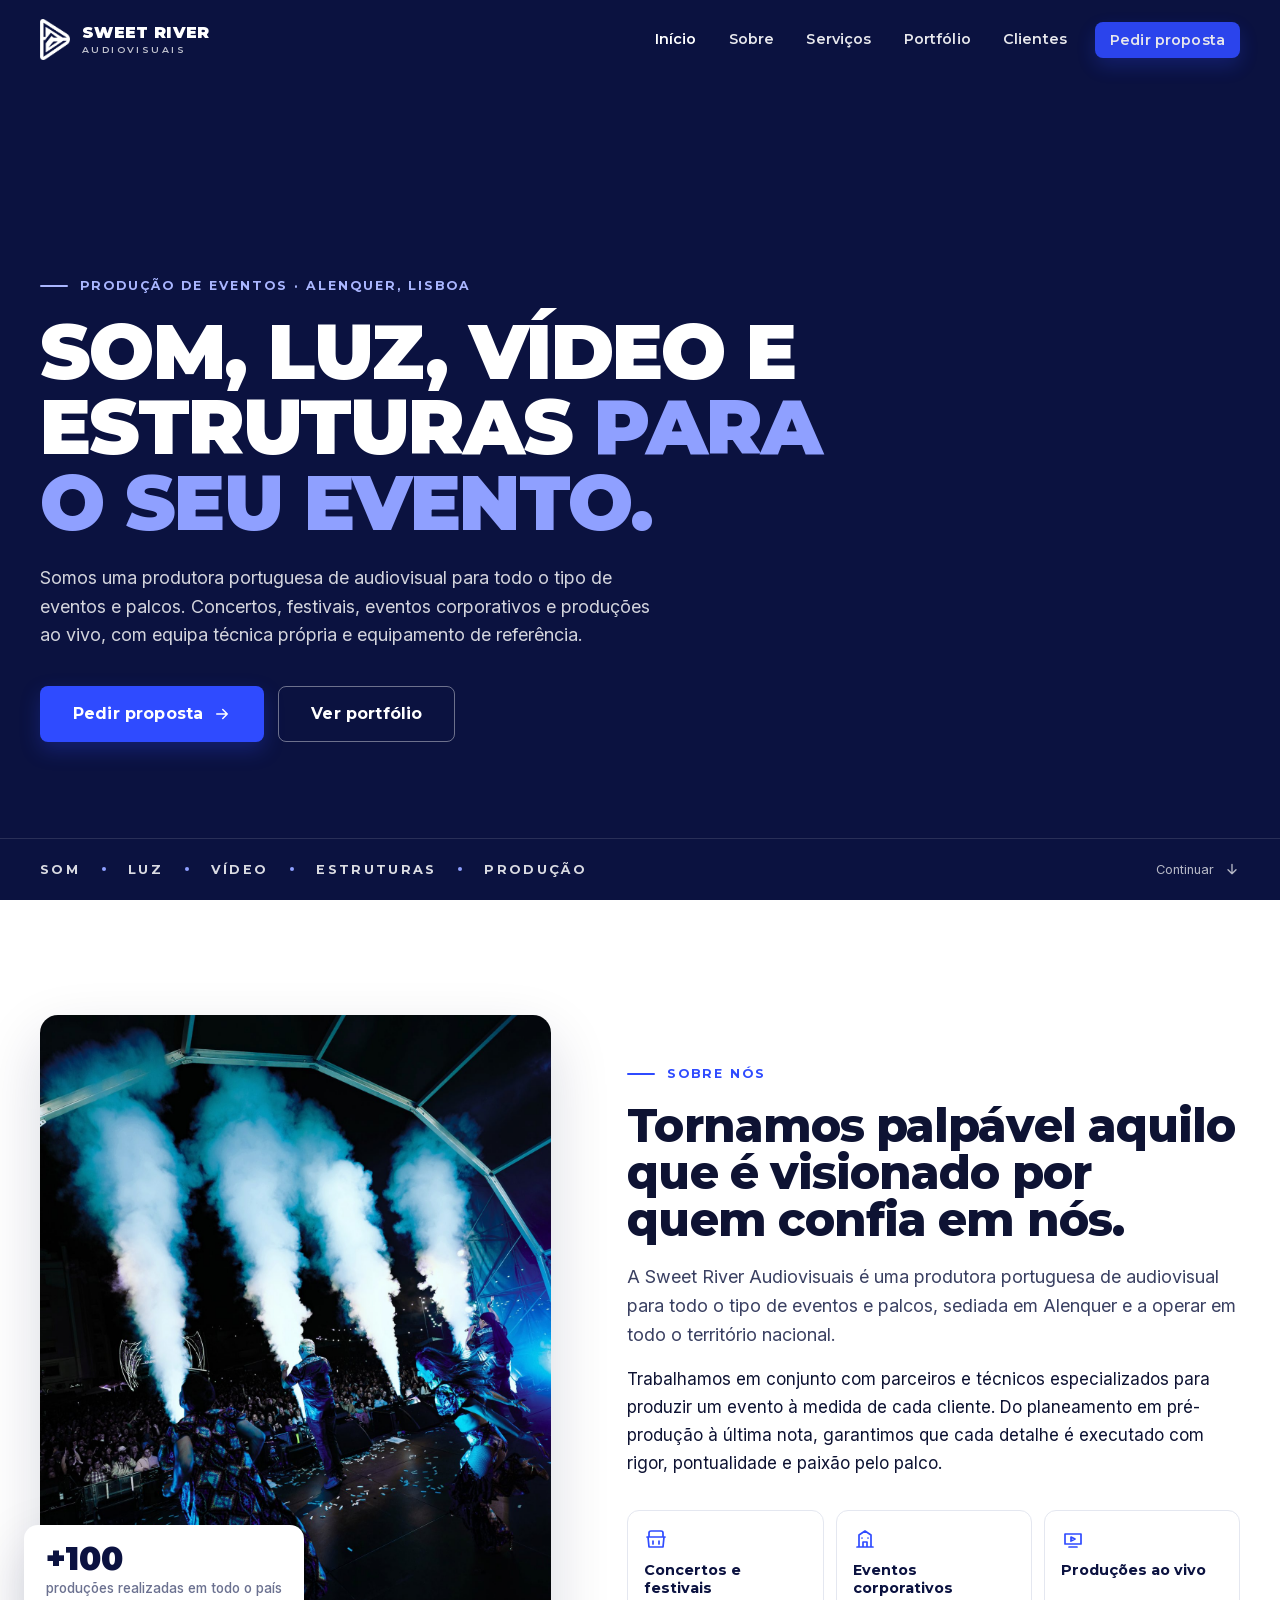
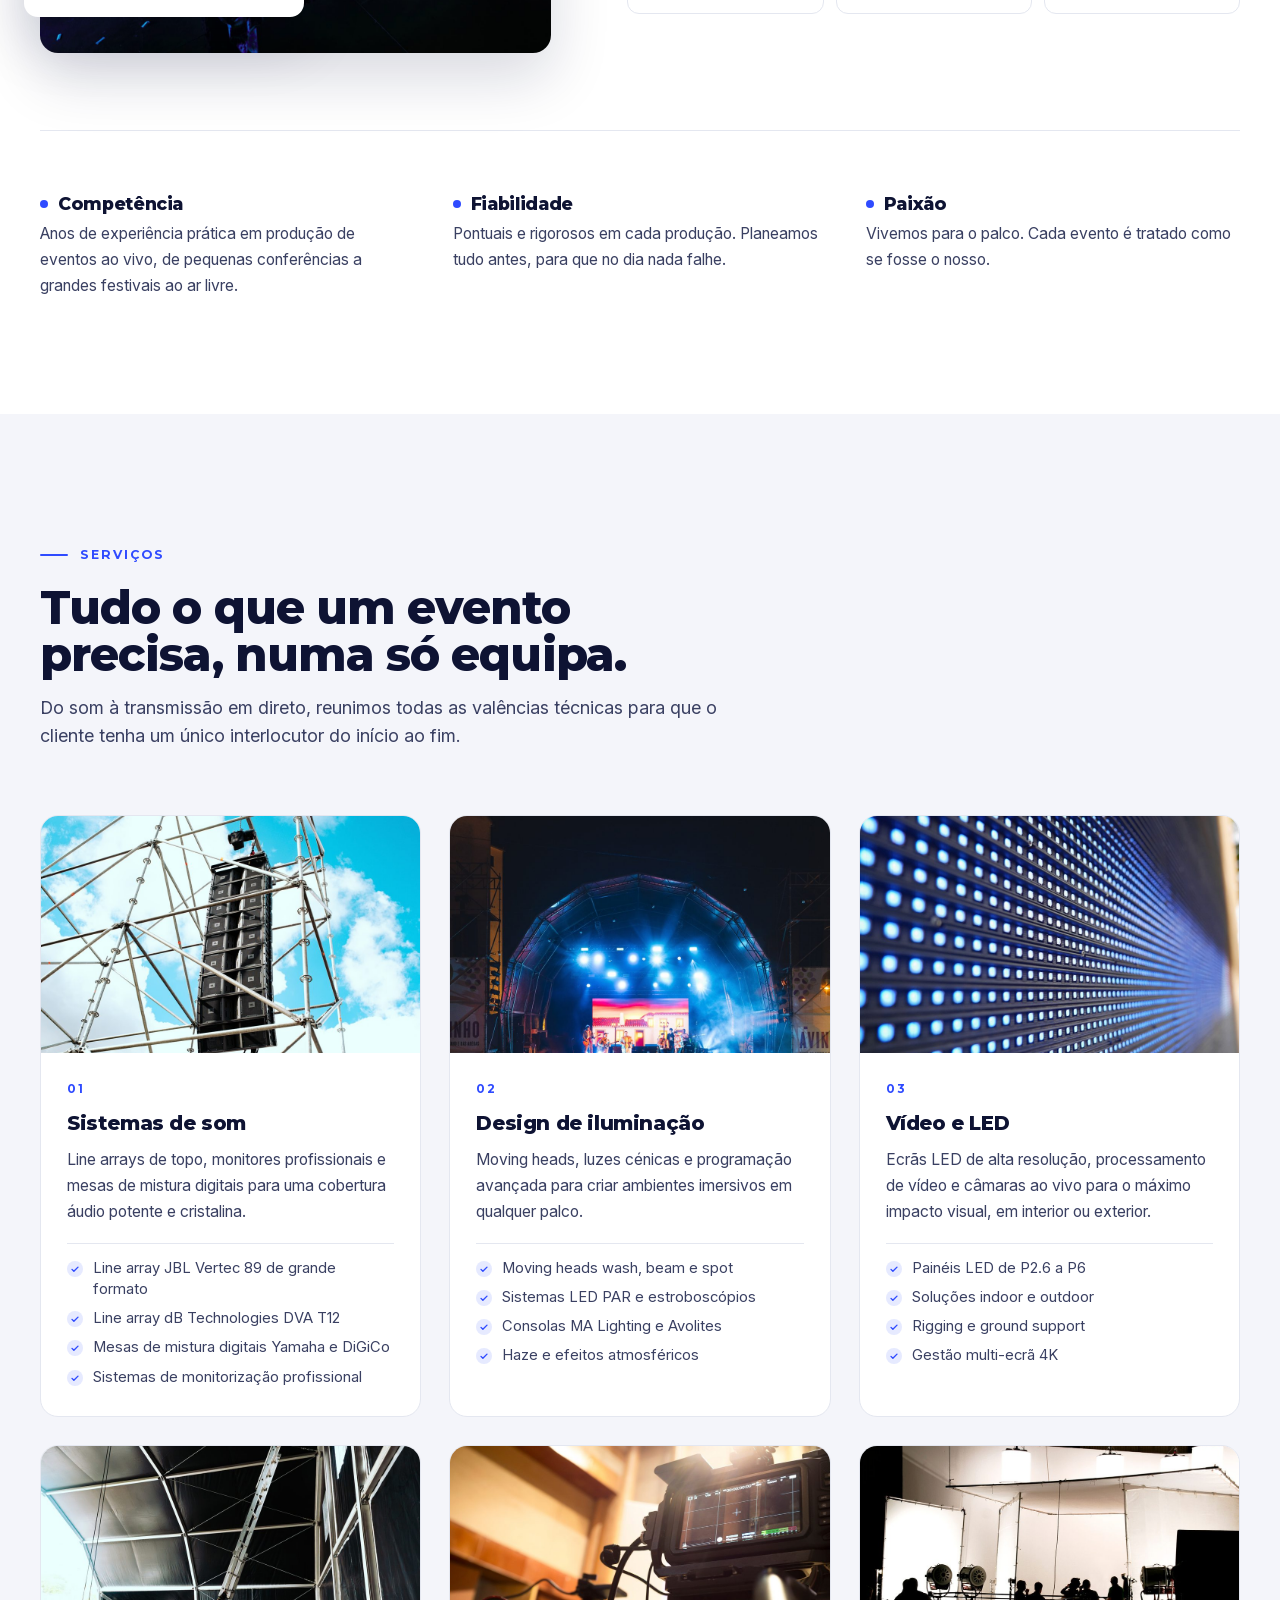
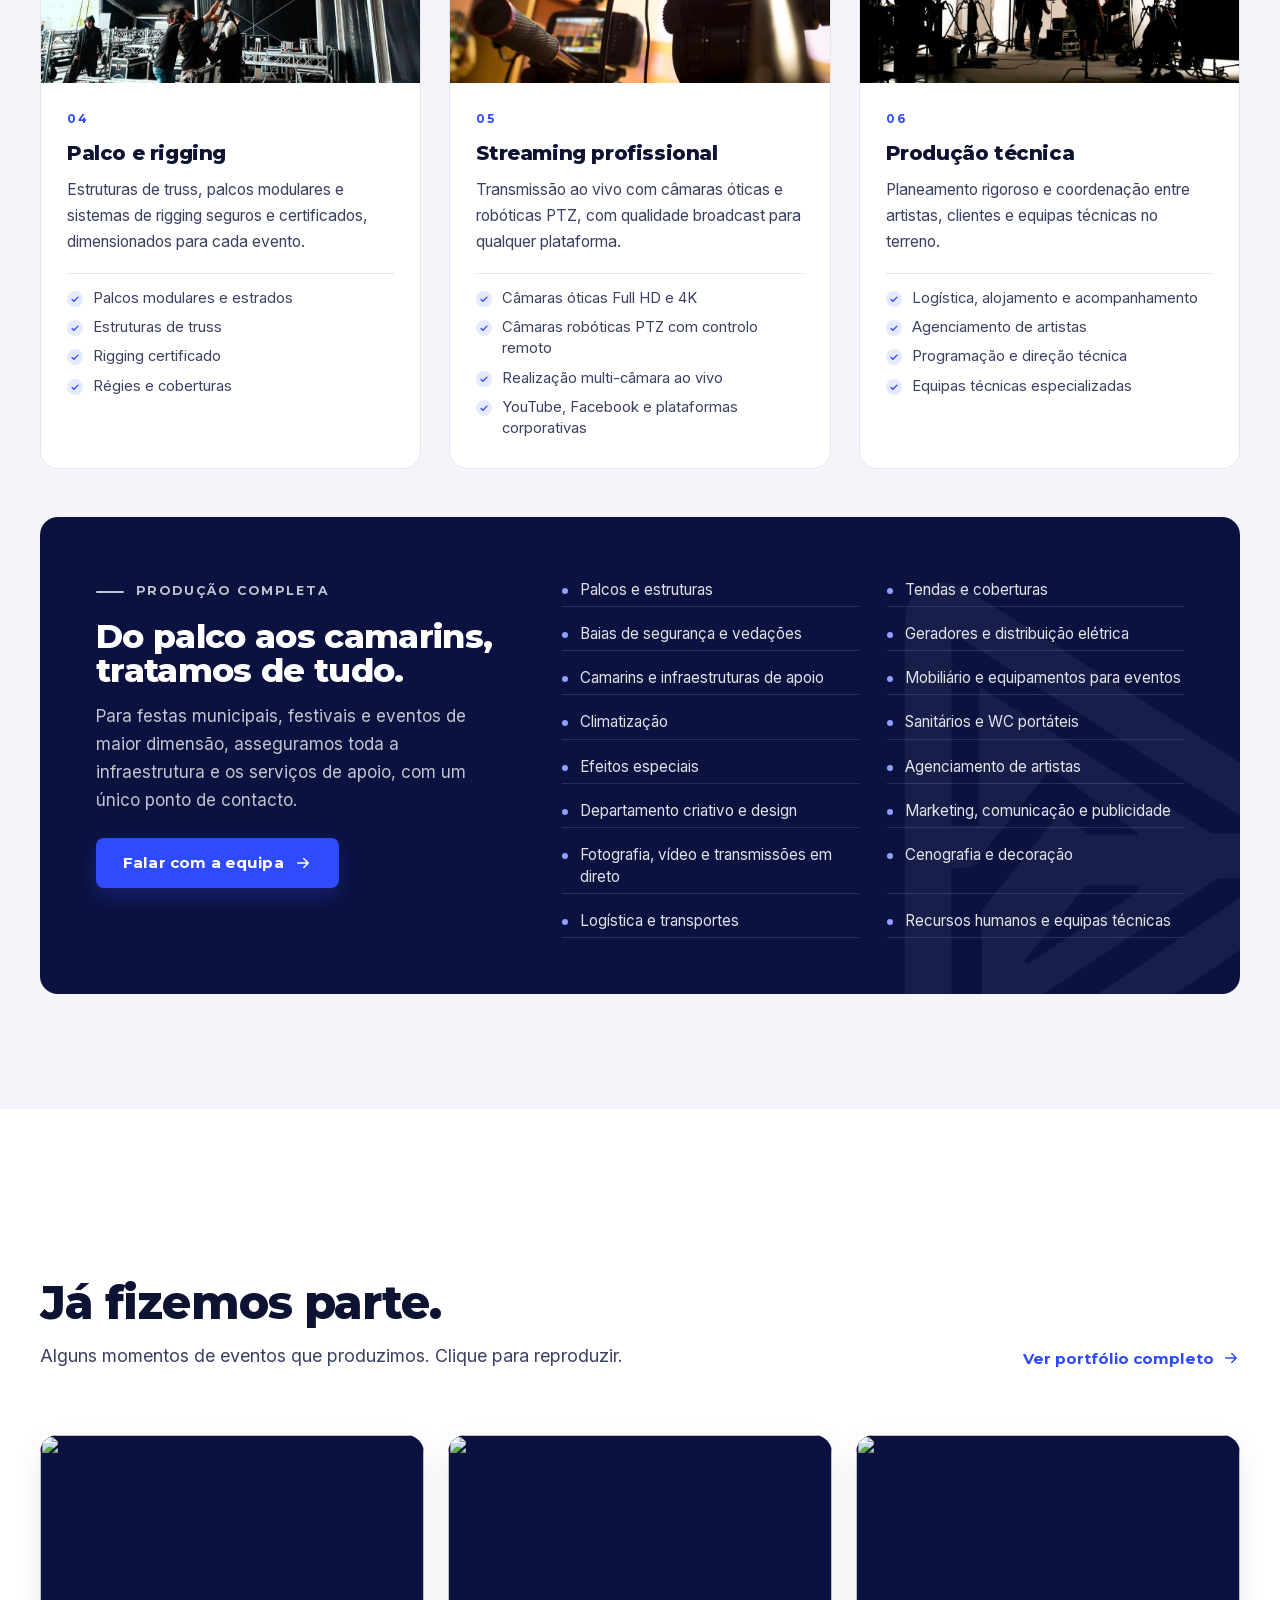
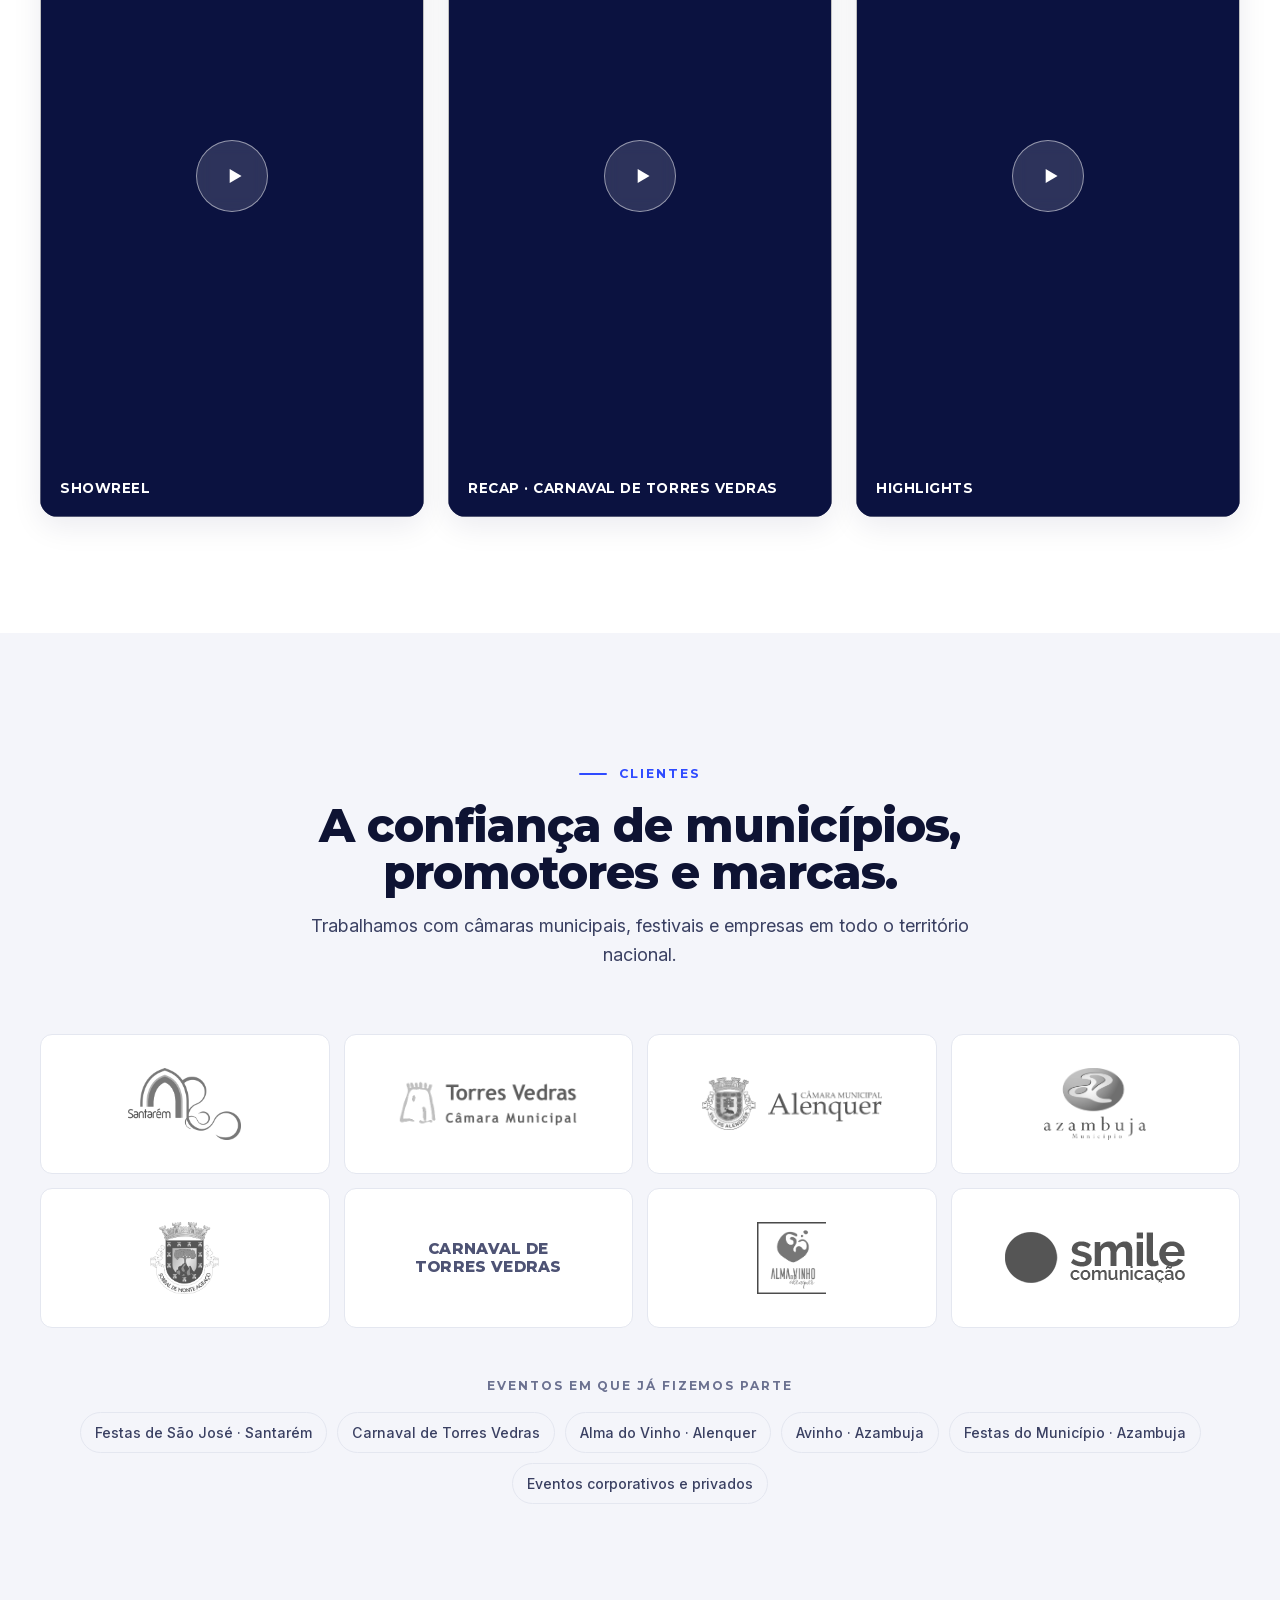
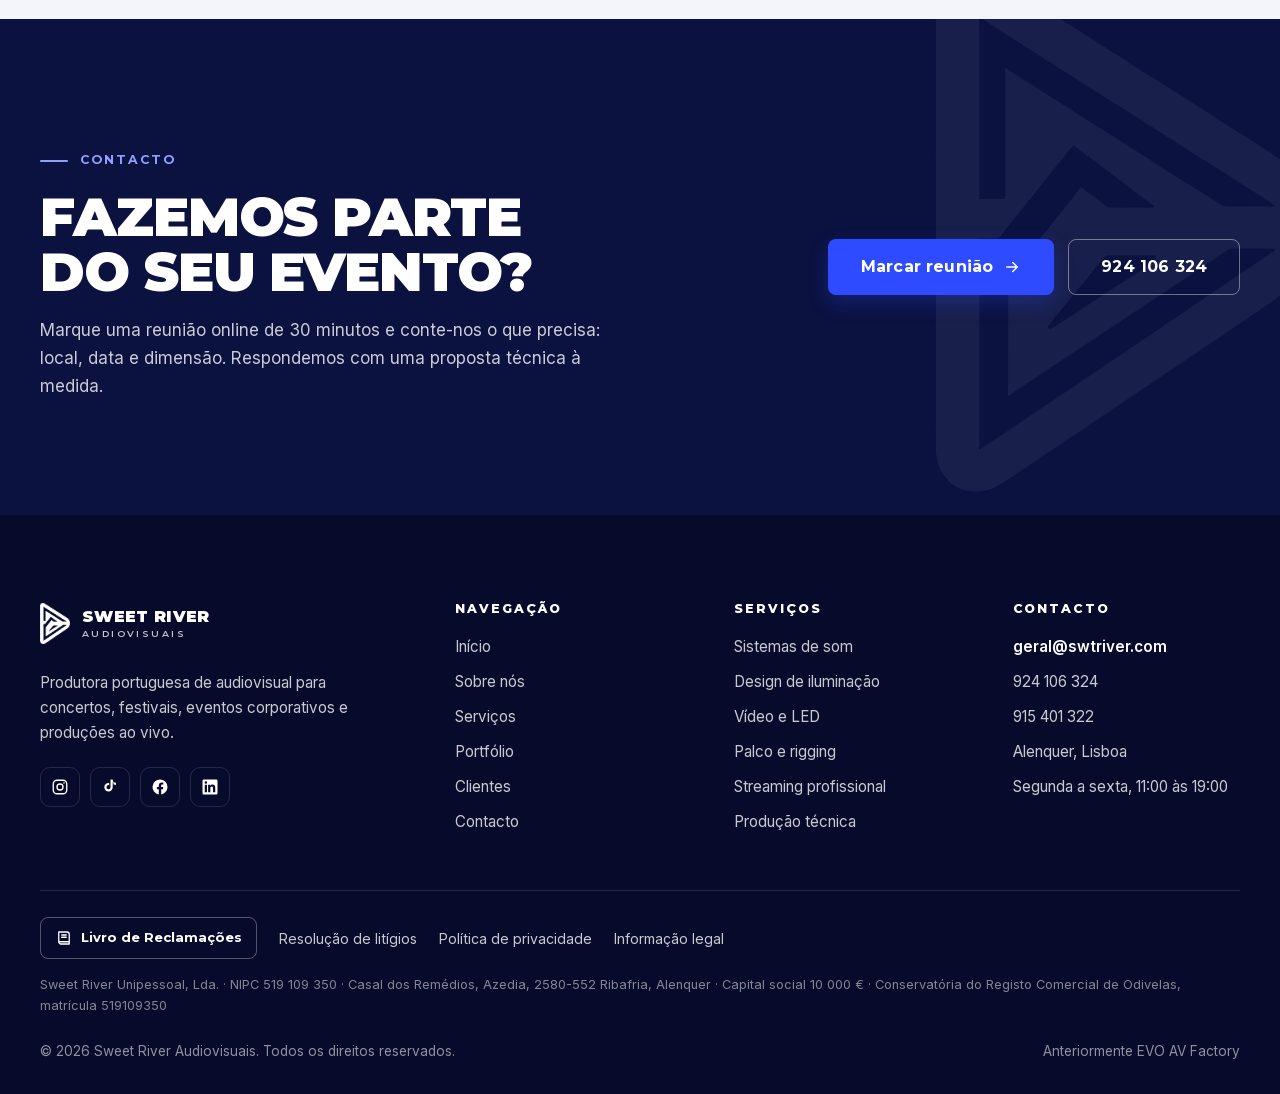
==== index.html @ 2d2d6ca2 "Mobile menu: white dropdown panel instead of full-screen overlay Co-Authored-By: Claude Fable 5.1 <n" ====
<!DOCTYPE html>
<html lang="pt">
<head>
  <meta charset="UTF-8" />
  <meta name="viewport" content="width=device-width, initial-scale=1.0" />
  <title>Sweet River Audiovisuais | Produção de eventos: som, luz, vídeo e estruturas</title>
  <meta name="description" content="Produtora portuguesa de audiovisual para concertos, festivais, eventos corporativos e produções ao vivo. Som, iluminação, vídeo e LED, palco e rigging, streaming e produção técnica. Alenquer, Lisboa." />
  <link rel="canonical" href="https://evoav.pt/" />
  <meta property="og:type" content="website" />
  <meta property="og:locale" content="pt_PT" />
  <meta property="og:site_name" content="Sweet River Audiovisuais" />
  <meta property="og:title" content="Sweet River Audiovisuais | Produção de eventos" />
  <meta property="og:description" content="Som, luz, vídeo e estruturas para concertos, festivais, eventos corporativos e produções ao vivo." />
  <meta property="og:url" content="https://evoav.pt/" />
  <meta property="og:image" content="https://evoav.pt/imagens/fotos/og-image.jpg" />
  <meta name="twitter:card" content="summary_large_image" />
  <meta name="theme-color" content="#0b1240" />
  <link rel="icon" type="image/png" sizes="32x32" href="imagens/logo/favicon-32.png" />
  <link rel="icon" type="image/png" sizes="512x512" href="imagens/logo/favicon-512.png" />
  <link rel="apple-touch-icon" href="imagens/logo/apple-touch-icon.png" />
  <link rel="preconnect" href="https://res.cloudinary.com" />
  <link rel="preload" href="assets/fonts/montserrat-latin.woff2" as="font" type="font/woff2" crossorigin />
  <link rel="preload" href="assets/fonts/inter-latin.woff2" as="font" type="font/woff2" crossorigin />
  <link rel="stylesheet" href="assets/css/fonts.css?v=20261106b" />
  <link rel="stylesheet" href="assets/css/style.css?v=20261106b" />
  <script>document.documentElement.classList.add('js');</script>
  <script type="application/ld+json">
  {
    "@context": "https://schema.org",
    "@type": "LocalBusiness",
    "name": "Sweet River Audiovisuais",
    "legalName": "Sweet River Unipessoal, Lda.",
    "alternateName": ["SRA", "Sweet River", "EVO AV Factory"],
    "vatID": "PT519109350",
    "taxID": "519109350",
    "foundingDate": "2025-11-17",
    "url": "https://evoav.pt/",
    "logo": "https://evoav.pt/imagens/logo/favicon-512.png",
    "image": "https://evoav.pt/imagens/fotos/og-image.jpg",
    "description": "Produtora portuguesa de audiovisual para concertos, festivais, eventos corporativos e produções ao vivo: som, iluminação, vídeo e LED, palco e rigging, streaming e produção técnica.",
    "email": "geral@swtriver.com",
    "telephone": ["+351924106324", "+351915401322"],
    "address": { "@type": "PostalAddress", "streetAddress": "Casal dos Remédios, Azedia", "postalCode": "2580-552", "addressLocality": "Ribafria, Alenquer", "addressRegion": "Lisboa", "addressCountry": "PT" },
    "areaServed": "PT",
    "sameAs": ["https://www.instagram.com/sweetriver.av/", "https://www.tiktok.com/@sweet.river.audiov"]
  }
  </script>
</head>
<body>
  <a class="skip-link" href="#conteudo">Saltar para o conteúdo</a>

  <nav class="nav" id="nav" aria-label="Navegação principal">
    <div class="container nav__row">
      <a href="index.html" class="brand" aria-label="Sweet River Audiovisuais, início">
        <span class="brand__mark" aria-hidden="true"></span>
        <span class="brand__text"><span class="brand__name">Sweet River</span><span class="brand__sub">Audiovisuais</span></span>
      </a>
      <button class="nav__toggle" id="navToggle" aria-expanded="false" aria-controls="navLinks" aria-label="Abrir menu"><span></span><span></span><span></span></button>
      <ul class="nav__links" id="navLinks">
        <li><a href="index.html" aria-current="page">Início</a></li>
        <li><a href="#sobre">Sobre</a></li>
        <li><a href="#servicos">Serviços</a></li>
        <li><a href="portfolio.html">Portfólio</a></li>
        <li><a href="#clientes">Clientes</a></li>
        <li><a href="contacto.html" class="btn btn--primary nav__cta">Pedir proposta</a></li>
      </ul>
    </div>
  </nav>

  <main id="conteudo">

    <!-- ============ HERO ============ -->
    <section class="hero" id="inicio">
      <div class="hero__media" aria-hidden="true">
        <video autoplay muted loop playsinline preload="metadata"
          poster="https://res.cloudinary.com/dyjxruqsq/video/upload/so_1,w_1600,q_auto,f_jpg/v1777852514/evoav_horizontal_gugywz.jpg"
          src="https://res.cloudinary.com/dyjxruqsq/video/upload/q_auto/f_auto/v1777852514/evoav_horizontal_gugywz.mp4"></video>
      </div>
      <div class="hero__overlay" aria-hidden="true"></div>
      <div class="hero__inner">
        <div class="container">
          <div class="hero__content">
            <p class="eyebrow" data-reveal>Produção de eventos · Alenquer, Lisboa</p>
            <h1 class="h-display hero__title" data-reveal style="--d:.08s">Som, luz, vídeo e estruturas <em>para o seu evento.</em></h1>
            <p class="lead hero__lead" data-reveal style="--d:.16s">Somos uma produtora portuguesa de audiovisual para todo o tipo de eventos e palcos. Concertos, festivais, eventos corporativos e produções ao vivo, com equipa técnica própria e equipamento de referência.</p>
            <div class="hero__actions" data-reveal style="--d:.24s">
              <a class="btn btn--primary btn--lg" href="contacto.html">Pedir proposta <svg viewBox="0 0 24 24" fill="none" aria-hidden="true"><path d="M5 12h14M13 6l6 6-6 6" stroke="currentColor" stroke-width="2" stroke-linecap="round" stroke-linejoin="round"/></svg></a>
              <a class="btn btn--ghost btn--lg" href="portfolio.html">Ver portfólio</a>
            </div>
          </div>
        </div>
        <div class="hero__bar">
          <div class="container">
            <ul class="hero__tags" aria-label="Áreas de atuação">
              <li>Som</li><li>Luz</li><li>Vídeo</li><li>Estruturas</li><li>Produção</li>
            </ul>
            <a class="hero__scroll" href="#sobre">Continuar <svg viewBox="0 0 24 24" fill="none" aria-hidden="true"><path d="M12 5v14M6 13l6 6 6-6" stroke="currentColor" stroke-width="2" stroke-linecap="round" stroke-linejoin="round"/></svg></a>
          </div>
        </div>
      </div>
    </section>

    <!-- ============ SOBRE ============ -->
    <section class="section" id="sobre">
      <div class="container">
        <div class="about__grid">
          <div class="about__media" data-reveal>
            <img src="imagens/fotos/about-co2.jpg" width="1400" height="2100" alt="Jatos de CO2 em palco durante um concerto ao ar livre" loading="lazy" />
            <div class="about__stat"><strong>+100</strong><span>produções realizadas em todo o país</span></div>
          </div>
          <div class="about__text">
            <p class="eyebrow" data-reveal>Sobre nós</p>
            <h2 class="h-section" data-reveal style="--d:.06s">Tornamos palpável aquilo que é visionado por quem confia em nós.</h2>
            <div data-reveal style="--d:.12s">
              <p class="lead" style="margin-top:20px">A Sweet River Audiovisuais é uma produtora portuguesa de audiovisual para todo o tipo de eventos e palcos, sediada em Alenquer e a operar em todo o território nacional.</p>
              <p>Trabalhamos em conjunto com parceiros e técnicos especializados para produzir um evento à medida de cada cliente. Do planeamento em pré-produção à última nota, garantimos que cada detalhe é executado com rigor, pontualidade e paixão pelo palco.</p>
            </div>
            <ul class="pillars" data-reveal style="--d:.18s">
              <li><svg viewBox="0 0 24 24" fill="none" aria-hidden="true"><path d="M3 10h18M5 10V6a2 2 0 0 1 2-2h10a2 2 0 0 1 2 2v4M4 10l1 10h14l1-10M9 14v3M15 14v3" stroke="currentColor" stroke-width="1.7" stroke-linecap="round" stroke-linejoin="round"/></svg>Concertos e festivais</li>
              <li><svg viewBox="0 0 24 24" fill="none" aria-hidden="true"><path d="M4 20h16M6 20V8l6-4 6 4v12M10 20v-5h4v5M9 11h.01M15 11h.01" stroke="currentColor" stroke-width="1.7" stroke-linecap="round" stroke-linejoin="round"/></svg>Eventos corporativos</li>
              <li><svg viewBox="0 0 24 24" fill="none" aria-hidden="true"><path d="M4 7h16v10H4zM10 10l4 2-4 2zM8 20h8" stroke="currentColor" stroke-width="1.7" stroke-linecap="round" stroke-linejoin="round"/></svg>Produções ao vivo</li>
            </ul>
          </div>
        </div>
        <div class="values">
          <div data-reveal><h3>Competência</h3><p>Anos de experiência prática em produção de eventos ao vivo, de pequenas conferências a grandes festivais ao ar livre.</p></div>
          <div data-reveal style="--d:.08s"><h3>Fiabilidade</h3><p>Pontuais e rigorosos em cada produção. Planeamos tudo antes, para que no dia nada falhe.</p></div>
          <div data-reveal style="--d:.16s"><h3>Paixão</h3><p>Vivemos para o palco. Cada evento é tratado como se fosse o nosso.</p></div>
        </div>
      </div>
    </section>

    <!-- ============ SERVIÇOS ============ -->
    <section class="section section--alt" id="servicos">
      <div class="container">
        <div class="section-head">
          <p class="eyebrow" data-reveal>Serviços</p>
          <h2 class="h-section" data-reveal style="--d:.06s">Tudo o que um evento precisa, numa só equipa.</h2>
          <p class="lead" data-reveal style="--d:.12s">Do som à transmissão em direto, reunimos todas as valências técnicas para que o cliente tenha um único interlocutor do início ao fim.</p>
        </div>

        <div class="services">
          <article class="service" data-reveal>
            <div class="service__media"><img src="imagens/fotos/servico-som.jpg" width="1000" height="1500" alt="Line array suspenso numa estrutura de truss" loading="lazy" /></div>
            <div class="service__body">
              <span class="service__num">01</span>
              <h3 class="h-card">Sistemas de som</h3>
              <p>Line arrays de topo, monitores profissionais e mesas de mistura digitais para uma cobertura áudio potente e cristalina.</p>
              <ul class="service__list">
                <li><span>Line array JBL Vertec 89 de grande formato</span></li>
                <li><span>Line array dB Technologies DVA T12</span></li>
                <li><span>Mesas de mistura digitais Yamaha e DiGiCo</span></li>
                <li><span>Sistemas de monitorização profissional</span></li>
              </ul>
            </div>
          </article>

          <article class="service" data-reveal style="--d:.08s">
            <div class="service__media"><img src="imagens/fotos/servico-iluminacao.jpg" width="1000" height="1500" alt="Palco em arco com desenho de luz azul num festival" loading="lazy" /></div>
            <div class="service__body">
              <span class="service__num">02</span>
              <h3 class="h-card">Design de iluminação</h3>
              <p>Moving heads, luzes cénicas e programação avançada para criar ambientes imersivos em qualquer palco.</p>
              <ul class="service__list">
                <li><span>Moving heads wash, beam e spot</span></li>
                <li><span>Sistemas LED PAR e estroboscópios</span></li>
                <li><span>Consolas MA Lighting e Avolites</span></li>
                <li><span>Haze e efeitos atmosféricos</span></li>
              </ul>
            </div>
          </article>

          <article class="service" data-reveal style="--d:.16s">
            <div class="service__media"><img src="imagens/fotos/servico-led.jpg" width="1000" height="1331" alt="Pormenor de um painel LED de alta resolução" loading="lazy" /></div>
            <div class="service__body">
              <span class="service__num">03</span>
              <h3 class="h-card">Vídeo e LED</h3>
              <p>Ecrãs LED de alta resolução, processamento de vídeo e câmaras ao vivo para o máximo impacto visual, em interior ou exterior.</p>
              <ul class="service__list">
                <li><span>Painéis LED de P2.6 a P6</span></li>
                <li><span>Soluções indoor e outdoor</span></li>
                <li><span>Rigging e ground support</span></li>
                <li><span>Gestão multi-ecrã 4K</span></li>
              </ul>
            </div>
          </article>

          <article class="service" data-reveal>
            <div class="service__media"><img src="imagens/fotos/servico-estruturas.jpg" width="1000" height="1500" alt="Equipa técnica a montar estrutura de truss numa tenda de palco" loading="lazy" /></div>
            <div class="service__body">
              <span class="service__num">04</span>
              <h3 class="h-card">Palco e rigging</h3>
              <p>Estruturas de truss, palcos modulares e sistemas de rigging seguros e certificados, dimensionados para cada evento.</p>
              <ul class="service__list">
                <li><span>Palcos modulares e estrados</span></li>
                <li><span>Estruturas de truss</span></li>
                <li><span>Rigging certificado</span></li>
                <li><span>Régies e coberturas</span></li>
              </ul>
            </div>
          </article>

          <article class="service" data-reveal style="--d:.08s">
            <div class="service__media"><img src="imagens/fotos/servico-streaming.jpg" width="1000" height="664" alt="Câmara de vídeo profissional a captar um evento" loading="lazy" /></div>
            <div class="service__body">
              <span class="service__num">05</span>
              <h3 class="h-card">Streaming profissional</h3>
              <p>Transmissão ao vivo com câmaras óticas e robóticas PTZ, com qualidade broadcast para qualquer plataforma.</p>
              <ul class="service__list">
                <li><span>Câmaras óticas Full HD e 4K</span></li>
                <li><span>Câmaras robóticas PTZ com controlo remoto</span></li>
                <li><span>Realização multi-câmara ao vivo</span></li>
                <li><span>YouTube, Facebook e plataformas corporativas</span></li>
              </ul>
            </div>
          </article>

          <article class="service" data-reveal style="--d:.16s">
            <div class="service__media"><img src="imagens/fotos/servico-producao.jpg" width="1000" height="667" alt="Equipa de produção a preparar um estúdio com iluminação" loading="lazy" /></div>
            <div class="service__body">
              <span class="service__num">06</span>
              <h3 class="h-card">Produção técnica</h3>
              <p>Planeamento rigoroso e coordenação entre artistas, clientes e equipas técnicas no terreno.</p>
              <ul class="service__list">
                <li><span>Logística, alojamento e acompanhamento</span></li>
                <li><span>Agenciamento de artistas</span></li>
                <li><span>Programação e direção técnica</span></li>
                <li><span>Equipas técnicas especializadas</span></li>
              </ul>
            </div>
          </article>
        </div>

        <div class="fullprod" data-reveal>
          <div>
            <p class="eyebrow">Produção completa</p>
            <h3>Do palco aos camarins, tratamos de tudo.</h3>
            <p>Para festas municipais, festivais e eventos de maior dimensão, asseguramos toda a infraestrutura e os serviços de apoio, com um único ponto de contacto.</p>
            <a class="btn btn--primary" href="contacto.html">Falar com a equipa <svg viewBox="0 0 24 24" fill="none" aria-hidden="true"><path d="M5 12h14M13 6l6 6-6 6" stroke="currentColor" stroke-width="2" stroke-linecap="round" stroke-linejoin="round"/></svg></a>
          </div>
          <ul class="fullprod__list">
            <li>Palcos e estruturas</li>
            <li>Tendas e coberturas</li>
            <li>Baias de segurança e vedações</li>
            <li>Geradores e distribuição elétrica</li>
            <li>Camarins e infraestruturas de apoio</li>
            <li>Mobiliário e equipamentos para eventos</li>
            <li>Climatização</li>
            <li>Sanitários e WC portáteis</li>
            <li>Efeitos especiais</li>
            <li>Agenciamento de artistas</li>
            <li>Departamento criativo e design</li>
            <li>Marketing, comunicação e publicidade</li>
            <li>Fotografia, vídeo e transmissões em direto</li>
            <li>Cenografia e decoração</li>
            <li>Logística e transportes</li>
            <li>Recursos humanos e equipas técnicas</li>
          </ul>
        </div>
      </div>
    </section>

    <!-- ============ PORTFÓLIO ============ -->
    <section class="section" id="portfolio">
      <div class="container">
        <div class="section-head section-head--row">
          <div>
            <p class="eyebrow" data-reveal>Portfólio</p>
            <h2 class="h-section" data-reveal style="--d:.06s">Já fizemos parte.</h2>
            <p class="lead" data-reveal style="--d:.12s">Alguns momentos de eventos que produzimos. Clique para reproduzir.</p>
          </div>
          <a class="link-arrow" href="portfolio.html" data-reveal>Ver portfólio completo <svg viewBox="0 0 24 24" fill="none" aria-hidden="true"><path d="M5 12h14M13 6l6 6-6 6" stroke="currentColor" stroke-width="2" stroke-linecap="round" stroke-linejoin="round"/></svg></a>
        </div>
        <div class="reels">
          <div class="vtile" role="button" tabindex="0" aria-label="Reproduzir vídeo: showreel" data-reveal
               data-src="https://res.cloudinary.com/dyjxruqsq/video/upload/q_auto/f_auto/v1777851302/EvoAvFactoryV2_rrsh4a.mp4">
            <img src="https://res.cloudinary.com/dyjxruqsq/video/upload/so_2,w_720,q_auto,f_jpg/v1777851302/EvoAvFactoryV2_rrsh4a.jpg" width="720" height="1280" alt="" loading="lazy" />
            <div class="vtile__play"><span class="vtile__btn"><svg viewBox="0 0 24 24" fill="currentColor" aria-hidden="true"><path d="M8 5.5v13l11-6.5z"/></svg></span><span class="vtile__label">Showreel</span></div>
          </div>
          <div class="vtile" role="button" tabindex="0" aria-label="Reproduzir vídeo: recap do Carnaval de Torres Vedras" data-reveal style="--d:.08s"
               data-src="https://res.cloudinary.com/dyjxruqsq/video/upload/q_auto/f_auto/v1778270423/RECAP_TORRES_VEDRAAS_zookxa.mp4">
            <img src="https://res.cloudinary.com/dyjxruqsq/video/upload/so_2,w_720,q_auto,f_jpg/v1778270423/RECAP_TORRES_VEDRAAS_zookxa.jpg" width="720" height="1280" alt="" loading="lazy" />
            <div class="vtile__play"><span class="vtile__btn"><svg viewBox="0 0 24 24" fill="currentColor" aria-hidden="true"><path d="M8 5.5v13l11-6.5z"/></svg></span><span class="vtile__label">Recap · Carnaval de Torres Vedras</span></div>
          </div>
          <div class="vtile" role="button" tabindex="0" aria-label="Reproduzir vídeo: highlights" data-reveal style="--d:.16s"
               data-src="https://res.cloudinary.com/dyjxruqsq/video/upload/q_auto/f_auto/v1777852296/evoav_vertical_mxsv4k.mp4">
            <img src="https://res.cloudinary.com/dyjxruqsq/video/upload/so_2,w_720,q_auto,f_jpg/v1777852296/evoav_vertical_mxsv4k.jpg" width="720" height="1280" alt="" loading="lazy" />
            <div class="vtile__play"><span class="vtile__btn"><svg viewBox="0 0 24 24" fill="currentColor" aria-hidden="true"><path d="M8 5.5v13l11-6.5z"/></svg></span><span class="vtile__label">Highlights</span></div>
          </div>
        </div>
      </div>
    </section>

    <!-- ============ CLIENTES ============ -->
    <section class="section section--alt" id="clientes">
      <div class="container">
        <div class="section-head section-head--center">
          <p class="eyebrow" data-reveal>Clientes</p>
          <h2 class="h-section" data-reveal style="--d:.06s">A confiança de municípios, promotores e marcas.</h2>
          <p class="lead" data-reveal style="--d:.12s">Trabalhamos com câmaras municipais, festivais e empresas em todo o território nacional.</p>
        </div>
        <ul class="logos" aria-label="Clientes com quem já trabalhámos">
          <li data-reveal><img src="imagens/clientes/santarem.png" width="170" height="108" alt="Câmara Municipal de Santarém" loading="lazy" /></li>
          <li data-reveal style="--d:.05s"><img src="imagens/clientes/torres-vedras.png" width="408" height="106" alt="Câmara Municipal de Torres Vedras" loading="lazy" /></li>
          <li data-reveal style="--d:.1s"><img src="imagens/clientes/alenquer.png" width="370" height="110" alt="Câmara Municipal de Alenquer" loading="lazy" /></li>
          <li data-reveal style="--d:.15s"><img src="imagens/clientes/azambuja.png" width="900" height="635" alt="Município de Azambuja" loading="lazy" /></li>
          <li data-reveal><img src="imagens/clientes/sobral.png" width="413" height="434" alt="Câmara Municipal de Sobral de Monte Agraço" loading="lazy" /></li>
          <li data-reveal style="--d:.05s"><span class="logos__text">Carnaval de<br />Torres Vedras</span></li>
          <li data-reveal style="--d:.1s"><img src="imagens/clientes/alma-do-vinho.png" width="363" height="379" alt="Alma do Vinho, Alenquer" loading="lazy" /></li>
          <li data-reveal style="--d:.15s"><img src="imagens/clientes/smile.png" width="180" height="51" alt="Smile Comunicação" loading="lazy" /></li>
        </ul>
        <ul class="events" data-reveal>
          <li class="events__label">Eventos em que já fizemos parte</li>
          <li>Festas de São José · Santarém</li>
          <li>Carnaval de Torres Vedras</li>
          <li>Alma do Vinho · Alenquer</li>
          <li>Avinho · Azambuja</li>
          <li>Festas do Município · Azambuja</li>
          <li>Eventos corporativos e privados</li>
        </ul>
      </div>
    </section>

    <!-- ============ CTA ============ -->
    <section class="section cta" id="contacto">
      <div class="container cta__grid">
        <div data-reveal>
          <p class="eyebrow" style="color:#8fa0ff">Contacto</p>
          <h2>Fazemos parte do seu evento?</h2>
          <p>Marque uma reunião online de 30 minutos e conte-nos o que precisa: local, data e dimensão. Respondemos com uma proposta técnica à medida.</p>
        </div>
        <div class="cta__actions" data-reveal style="--d:.1s">
          <a class="btn btn--primary btn--lg" href="contacto.html#reuniao">Marcar reunião <svg viewBox="0 0 24 24" fill="none" aria-hidden="true"><path d="M5 12h14M13 6l6 6-6 6" stroke="currentColor" stroke-width="2" stroke-linecap="round" stroke-linejoin="round"/></svg></a>
          <a class="btn btn--ghost btn--lg" href="tel:+351924106324">924 106 324</a>
        </div>
      </div>
    </section>
  </main>

  <!-- ============ FOOTER ============ -->
  <footer class="footer">
    <div class="container">
      <div class="footer__grid">
        <div>
          <a href="index.html" class="brand" aria-label="Sweet River Audiovisuais">
            <span class="brand__mark" aria-hidden="true"></span>
            <span class="brand__text"><span class="brand__name">Sweet River</span><span class="brand__sub">Audiovisuais</span></span>
          </a>
          <p class="footer__tagline">Produtora portuguesa de audiovisual para concertos, festivais, eventos corporativos e produções ao vivo.</p>
          <div class="footer__social">
            <a href="https://www.instagram.com/sweetriver.av/" target="_blank" rel="noopener" aria-label="Instagram"><svg viewBox="0 0 24 24" fill="none" aria-hidden="true"><rect x="3" y="3" width="18" height="18" rx="5" stroke="currentColor" stroke-width="1.8"/><circle cx="12" cy="12" r="4" stroke="currentColor" stroke-width="1.8"/><circle cx="17.3" cy="6.7" r="1.1" fill="currentColor"/></svg></a>
            <a href="https://www.tiktok.com/@sweet.river.audiov" target="_blank" rel="noopener" aria-label="TikTok"><svg viewBox="0 0 24 24" fill="currentColor" aria-hidden="true"><path d="M16.6 5.8a4.3 4.3 0 0 1-1-.1v6.6a5.6 5.6 0 1 1-5.6-5.6c.3 0 .6 0 .9.1v2.9a2.7 2.7 0 1 0 1.8 2.6V2h2.9a4.3 4.3 0 0 0 4.3 4.3v2.9a7.2 7.2 0 0 1-3.3-.8z"/></svg></a>
            <a href="https://www.facebook.com/search/pages/?q=SRA%20Sweet%20River%20Audiovisuais" target="_blank" rel="noopener" aria-label="Facebook"><svg viewBox="0 0 24 24" fill="currentColor" aria-hidden="true"><path d="M22 12a10 10 0 1 0-11.6 9.9v-7H7.9V12h2.5V9.8c0-2.5 1.5-3.9 3.8-3.9 1.1 0 2.2.2 2.2.2v2.5h-1.3c-1.2 0-1.6.8-1.6 1.6V12h2.8l-.4 2.9h-2.3v7A10 10 0 0 0 22 12z"/></svg></a>
            <a href="https://www.linkedin.com/search/results/companies/?keywords=SRA%20Sweet%20River%20Audiovisuais" target="_blank" rel="noopener" aria-label="LinkedIn"><svg viewBox="0 0 24 24" fill="currentColor" aria-hidden="true"><path d="M20.4 2H3.6A1.6 1.6 0 0 0 2 3.6v16.8A1.6 1.6 0 0 0 3.6 22h16.8a1.6 1.6 0 0 0 1.6-1.6V3.6A1.6 1.6 0 0 0 20.4 2zM8 19H5V9h3zM6.5 7.7A1.7 1.7 0 1 1 8.2 6a1.7 1.7 0 0 1-1.7 1.7zM19 19h-3v-4.9c0-1.2 0-2.7-1.6-2.7s-1.9 1.3-1.9 2.6V19h-3V9h2.9v1.4a3.2 3.2 0 0 1 2.9-1.6c3.1 0 3.7 2 3.7 4.7z"/></svg></a>
          </div>
        </div>
        <div>
          <h4>Navegação</h4>
          <ul class="footer__links">
            <li><a href="index.html">Início</a></li>
            <li><a href="index.html#sobre">Sobre nós</a></li>
            <li><a href="index.html#servicos">Serviços</a></li>
            <li><a href="portfolio.html">Portfólio</a></li>
            <li><a href="index.html#clientes">Clientes</a></li>
            <li><a href="contacto.html">Contacto</a></li>
          </ul>
        </div>
        <div>
          <h4>Serviços</h4>
          <ul class="footer__links">
            <li><a href="index.html#servicos">Sistemas de som</a></li>
            <li><a href="index.html#servicos">Design de iluminação</a></li>
            <li><a href="index.html#servicos">Vídeo e LED</a></li>
            <li><a href="index.html#servicos">Palco e rigging</a></li>
            <li><a href="index.html#servicos">Streaming profissional</a></li>
            <li><a href="index.html#servicos">Produção técnica</a></li>
          </ul>
        </div>
        <div>
          <h4>Contacto</h4>
          <ul class="footer__links">
            <li><a href="mailto:geral@swtriver.com"><strong>geral@swtriver.com</strong></a></li>
            <li><a href="tel:+351924106324">924 106 324</a></li>
            <li><a href="tel:+351915401322">915 401 322</a></li>
            <li>Alenquer, Lisboa</li>
            <li>Segunda a sexta, 11:00 às 19:00</li>
          </ul>
        </div>
      </div>
      <div class="footer__legal">
        <ul class="footer__legal-links">
          <li><a class="footer__lr" href="https://www.livroreclamacoes.pt/" target="_blank" rel="noopener"><svg viewBox="0 0 24 24" fill="none" aria-hidden="true"><path d="M5 4h11a3 3 0 0 1 3 3v13H8a3 3 0 0 1-3-3V4zM5 17h14M9 8h6M9 11h6" stroke="currentColor" stroke-width="1.7" stroke-linecap="round" stroke-linejoin="round"/></svg>Livro de Reclamações</a></li>
          <li><a href="legal.html#ral">Resolução de litígios</a></li>
          <li><a href="legal.html#privacidade">Política de privacidade</a></li>
          <li><a href="legal.html">Informação legal</a></li>
        </ul>
        <p>Sweet River Unipessoal, Lda. · NIPC 519 109 350 · Casal dos Remédios, Azedia, 2580-552 Ribafria, Alenquer · Capital social 10 000 € · Conservatória do Registo Comercial de Odivelas, matrícula 519109350</p>
      </div>
      <div class="footer__bottom">
        <span>© <span data-year>2026</span> Sweet River Audiovisuais. Todos os direitos reservados.</span>
        <span>Anteriormente EVO AV Factory</span>
      </div>
    </div>
  </footer>

  <script src="assets/js/main.js?v=20261106b" defer></script>
</body>
</html>
---- assets/css/fonts.css ----
/* Fontes alojadas localmente (Montserrat e Inter, licença OFL) */
@font-face { font-family: 'Inter'; font-style: normal; font-weight: 400 600; font-display: swap; src: url('../fonts/inter-latin-ext.woff2') format('woff2'); unicode-range: U+0100-02BA, U+02BD-02C5, U+02C7-02CC, U+02CE-02D7, U+02DD-02FF, U+0304, U+0308, U+0329, U+1D00-1DBF, U+1E00-1E9F, U+1EF2-1EFF, U+2020, U+20A0-20AB, U+20AD-20C4, U+2113, U+2C60-2C7F, U+A720-A7FF; }
@font-face { font-family: 'Inter'; font-style: normal; font-weight: 400 600; font-display: swap; src: url('../fonts/inter-latin.woff2') format('woff2'); unicode-range: U+0000-00FF, U+0131, U+0152-0153, U+02BB-02BC, U+02C6, U+02DA, U+02DC, U+0304, U+0308, U+0329, U+2000-206F, U+20AC, U+2122, U+2191, U+2193, U+2212, U+2215, U+FEFF, U+FFFD; }
@font-face { font-family: 'Montserrat'; font-style: normal; font-weight: 600 900; font-display: swap; src: url('../fonts/montserrat-latin-ext.woff2') format('woff2'); unicode-range: U+0100-02BA, U+02BD-02C5, U+02C7-02CC, U+02CE-02D7, U+02DD-02FF, U+0304, U+0308, U+0329, U+1D00-1DBF, U+1E00-1E9F, U+1EF2-1EFF, U+2020, U+20A0-20AB, U+20AD-20C4, U+2113, U+2C60-2C7F, U+A720-A7FF; }
@font-face { font-family: 'Montserrat'; font-style: normal; font-weight: 600 900; font-display: swap; src: url('../fonts/montserrat-latin.woff2') format('woff2'); unicode-range: U+0000-00FF, U+0131, U+0152-0153, U+02BB-02BC, U+02C6, U+02DA, U+02DC, U+0304, U+0308, U+0329, U+2000-206F, U+20AC, U+2122, U+2191, U+2193, U+2212, U+2215, U+FEFF, U+FFFD; }
---- assets/css/style.css ----
/* ==========================================================================
   Sweet River Audiovisuais — folha de estilos partilhada
   ========================================================================== */

:root {
  --navy: #0b1240;
  --navy-900: #070b2b;
  --navy-700: #141c55;
  --blue: #2f4bff;
  --blue-600: #2238d6;
  --blue-100: #e6eaff;
  --ink: #0e1333;
  --ink-2: #3a4062;
  --muted: #6b7190;
  --bg: #ffffff;
  --bg-2: #f4f5fa;
  --line: #e4e7f0;
  --line-dark: rgba(255, 255, 255, 0.12);
  --white: #ffffff;

  --font-d: 'Montserrat', 'Helvetica Neue', Arial, sans-serif;
  --font-b: 'Inter', 'Helvetica Neue', Arial, sans-serif;

  --container: 1200px;
  --gutter: clamp(20px, 4vw, 40px);
  --section: clamp(72px, 9vw, 128px);
  --r: 12px;
  --r-lg: 18px;
  --ease: cubic-bezier(0.2, 0.7, 0.2, 1);
  --shadow: 0 10px 30px rgba(11, 18, 64, 0.08);
  --shadow-lg: 0 24px 60px rgba(11, 18, 64, 0.16);
}

/* ---------- Reset ---------- */
*, *::before, *::after { box-sizing: border-box; margin: 0; padding: 0; }
html { scroll-behavior: smooth; scroll-padding-top: 88px; -webkit-text-size-adjust: 100%; }
body {
  font-family: var(--font-b);
  font-size: 17px;
  line-height: 1.65;
  color: var(--ink);
  background: var(--bg);
  -webkit-font-smoothing: antialiased;
  overflow-x: hidden;
}
img, video { display: block; max-width: 100%; }
img { height: auto; }
a { color: inherit; text-decoration: none; }
ul { list-style: none; }
button { font: inherit; color: inherit; background: none; border: 0; cursor: pointer; }
input, select, textarea { font: inherit; color: inherit; }
:focus-visible { outline: 3px solid var(--blue); outline-offset: 3px; border-radius: 4px; }
::selection { background: var(--blue); color: #fff; }

.skip-link {
  position: absolute; left: 16px; top: -60px; z-index: 1000;
  background: var(--blue); color: #fff; padding: 10px 16px; border-radius: 8px; font-weight: 600;
  transition: top .2s;
}
.skip-link:focus { top: 16px; }

/* ---------- Typography ---------- */
h1, h2, h3, h4 { font-family: var(--font-d); font-weight: 800; line-height: 1.02; letter-spacing: -0.02em; color: var(--ink); }
.h-display { font-size: clamp(2.5rem, 6.2vw, 4.8rem); font-weight: 900; text-transform: uppercase; line-height: 0.98; }
.h-section { font-size: clamp(1.9rem, 3.6vw, 2.9rem); }
.h-card { font-size: 1.25rem; font-weight: 800; line-height: 1.2; }
.lead { font-size: clamp(1.05rem, 1.4vw, 1.25rem); color: var(--ink-2); line-height: 1.6; }
.eyebrow {
  display: inline-flex; align-items: center; gap: 12px;
  font-family: var(--font-d); font-size: 0.78rem; font-weight: 700; letter-spacing: 0.16em; text-transform: uppercase;
  color: var(--blue); margin-bottom: 18px;
}
.eyebrow::before { content: ""; width: 28px; height: 2px; background: currentColor; border-radius: 2px; }
.on-dark h1, .on-dark h2, .on-dark h3 { color: #fff; }
.on-dark .lead, .on-dark p { color: rgba(255, 255, 255, 0.78); }
.on-dark .eyebrow { color: #8fa0ff; }

/* ---------- Layout ---------- */
.container { width: min(100% - 2 * var(--gutter), var(--container)); margin-inline: auto; }
.section { padding-block: var(--section); }
.section--tight { padding-block: clamp(56px, 7vw, 96px); }
.section--alt { background: var(--bg-2); }
.section--dark { background: var(--navy); color: #fff; }
.section-head { max-width: 720px; margin-bottom: clamp(40px, 5vw, 64px); }
.section-head--center { margin-inline: auto; text-align: center; }
.section-head--center .eyebrow { justify-content: center; }
.section-head p { margin-top: 16px; }
.section-head--row { display: flex; align-items: flex-end; justify-content: space-between; gap: 32px; max-width: none; }
.section-head--row > div { max-width: 720px; }

/* ---------- Buttons ---------- */
.btn {
  display: inline-flex; align-items: center; justify-content: center; gap: 10px;
  padding: 15px 26px; border-radius: 8px;
  font-family: var(--font-d); font-weight: 700; font-size: 0.95rem; letter-spacing: 0.01em; line-height: 1;
  border: 1.5px solid transparent; transition: background-color .25s var(--ease), color .25s var(--ease), border-color .25s var(--ease), transform .25s var(--ease), box-shadow .25s var(--ease);
  white-space: nowrap;
}
.btn svg { width: 18px; height: 18px; flex: none; transition: transform .25s var(--ease); }
.btn:hover svg { transform: translateX(3px); }
.btn--primary { background: var(--blue); color: #fff; box-shadow: 0 8px 20px rgba(47, 75, 255, 0.25); }
.btn--primary:hover { background: var(--blue-600); transform: translateY(-1px); }
.btn--ghost { border-color: rgba(255, 255, 255, 0.4); color: #fff; }
.btn--ghost:hover { border-color: #fff; background: rgba(255, 255, 255, 0.08); }
.btn--outline { border-color: var(--navy); color: var(--navy); }
.btn--outline:hover { background: var(--navy); color: #fff; }
.btn--lg { padding: 18px 32px; font-size: 1rem; }
.link-arrow {
  display: inline-flex; align-items: center; gap: 8px; font-family: var(--font-d); font-weight: 700; font-size: 0.95rem; color: var(--blue);
}
.link-arrow svg { width: 18px; height: 18px; transition: transform .25s var(--ease); }
.link-arrow:hover svg { transform: translateX(4px); }

/* ---------- Navigation ---------- */
.nav {
  position: fixed; inset: 0 0 auto 0; z-index: 100;
  padding: 18px 0;
  color: #fff;
  transition: background-color .3s var(--ease), color .3s var(--ease), box-shadow .3s var(--ease), padding .3s var(--ease);
}
.nav__row { display: flex; align-items: center; justify-content: space-between; gap: 24px; }
.nav.is-scrolled { background: rgba(255, 255, 255, 0.94); color: var(--ink); box-shadow: 0 1px 0 var(--line), 0 10px 30px rgba(11, 18, 64, 0.06); padding: 12px 0; backdrop-filter: saturate(160%) blur(12px); -webkit-backdrop-filter: saturate(160%) blur(12px); }

.brand { display: inline-flex; align-items: center; gap: 12px; color: inherit; }
.brand__mark {
  width: 30px; height: 41px; flex: none; background: currentColor;
  -webkit-mask: url('../../imagens/logo/mark-white.png') center / contain no-repeat;
  mask: url('../../imagens/logo/mark-white.png') center / contain no-repeat;
}
.brand__text { display: flex; flex-direction: column; line-height: 1; font-family: var(--font-d); }
.brand__name { font-weight: 900; font-size: 1rem; letter-spacing: 0.02em; text-transform: uppercase; }
.brand__sub { font-weight: 600; font-size: 0.58rem; letter-spacing: 0.26em; text-transform: uppercase; margin-top: 4px; opacity: 0.75; }
.nav.is-scrolled .brand__mark { background: var(--navy); }

.nav__links { display: flex; align-items: center; gap: 4px; }
.nav__links a {
  display: inline-block; padding: 10px 14px; border-radius: 8px;
  font-family: var(--font-d); font-weight: 600; font-size: 0.9rem; letter-spacing: 0.01em;
  opacity: 0.9; transition: opacity .2s, background-color .2s;
}
.nav__links a:hover { opacity: 1; background: rgba(255, 255, 255, 0.1); }
.nav.is-scrolled .nav__links a:hover { background: var(--bg-2); }
.nav__links a[aria-current="page"] { opacity: 1; }
.nav__cta { margin-left: 10px; padding: 12px 20px; font-size: 0.88rem; }
.nav.is-scrolled .nav__cta { box-shadow: none; }

.nav__toggle {
  display: none; width: 46px; height: 46px; border-radius: 10px; align-items: center; justify-content: center;
  position: relative; z-index: 2;
}
.nav__toggle span { display: block; width: 22px; height: 2px; background: currentColor; border-radius: 2px; position: absolute; transition: transform .3s var(--ease), opacity .2s; }
.nav__toggle span:nth-child(1) { transform: translateY(-7px); }
.nav__toggle span:nth-child(3) { transform: translateY(7px); }
.nav__toggle[aria-expanded="true"] span:nth-child(1) { transform: rotate(45deg); }
.nav__toggle[aria-expanded="true"] span:nth-child(2) { opacity: 0; }
.nav__toggle[aria-expanded="true"] span:nth-child(3) { transform: rotate(-45deg); }

@media (max-width: 900px) {
  .nav__toggle { display: inline-flex; }
  .brand { position: relative; z-index: 2; }
  .nav.menu-open { color: var(--ink); }
  .nav.menu-open .brand__mark { background: var(--navy); }
  .nav.menu-open::before { content: ""; position: fixed; inset: 0; z-index: 0; background: rgba(11, 18, 64, 0.45); }
  .nav__links {
    position: fixed; left: 0; right: 0; top: 0; z-index: 1;
    max-height: 100svh; overflow-y: auto;
    flex-direction: column; align-items: stretch; gap: 0;
    padding: 78px var(--gutter) 20px;
    background: #fff; color: var(--ink);
    box-shadow: 0 24px 48px rgba(11, 18, 64, 0.16);
    opacity: 0; visibility: hidden; transform: translateY(-10px);
    transition: opacity .25s var(--ease), transform .25s var(--ease), visibility 0s linear .25s;
  }
  .nav__links.is-open { opacity: 1; visibility: visible; transform: none; transition-delay: 0s; }
  .nav__links li { border-top: 1px solid var(--line); }
  .nav__links a { display: block; padding: 15px 0; border-radius: 0; font-size: 1.02rem; font-weight: 600; letter-spacing: 0; opacity: 1; }
  .nav__links a:hover, .nav.is-scrolled .nav__links a:hover { background: transparent; color: var(--blue); }
  .nav__links a[aria-current="page"] { color: var(--blue); }
  .nav__links li:last-child { padding-top: 16px; }
  .nav__links .nav__cta { display: flex; justify-content: center; width: 100%; margin: 0; padding: 15px 20px; font-size: 0.95rem; border-radius: 12px; box-shadow: none; }
  .nav__links .nav__cta[aria-current="page"] { color: #fff; }
}

/* ---------- Hero ---------- */
.hero {
  position: relative; min-height: 100svh; display: flex; align-items: flex-end;
  background: var(--navy); color: #fff; overflow: hidden; isolation: isolate;
}
.hero__media { position: absolute; inset: 0; z-index: -2; }
.hero__media video, .hero__media img { width: 100%; height: 100%; object-fit: cover; }
.hero__overlay {
  position: absolute; inset: 0; z-index: -1;
  background:
    linear-gradient(180deg, rgba(11, 18, 64, 0.55) 0%, rgba(11, 18, 64, 0.25) 40%, rgba(11, 18, 64, 0.85) 100%),
    linear-gradient(90deg, rgba(11, 18, 64, 0.45) 0%, rgba(11, 18, 64, 0) 60%);
}
.hero__inner { padding: 160px 0 0; width: 100%; }
.hero__content { max-width: 860px; padding-bottom: clamp(56px, 8vw, 96px); }
.hero__content .eyebrow { color: #aab6ff; }
.hero__title { color: #fff; margin-bottom: 24px; text-wrap: balance; }
.hero__title em { font-style: normal; color: #8fa0ff; }
.hero__lead { max-width: 620px; color: rgba(255, 255, 255, 0.82); margin-bottom: 36px; }
.hero__actions { display: flex; flex-wrap: wrap; gap: 14px; }
.hero__bar {
  border-top: 1px solid var(--line-dark);
  padding: 20px 0;
}
.hero__bar .container { display: flex; align-items: center; justify-content: space-between; gap: 24px; flex-wrap: wrap; }
.hero__tags { display: flex; flex-wrap: wrap; gap: 8px 22px; font-family: var(--font-d); font-weight: 700; font-size: 0.8rem; letter-spacing: 0.18em; text-transform: uppercase; color: rgba(255, 255, 255, 0.85); }
.hero__tags li { display: flex; align-items: center; gap: 22px; }
.hero__tags li + li::before { content: ""; width: 4px; height: 4px; border-radius: 50%; background: #8fa0ff; }
.hero__scroll { display: inline-flex; align-items: center; gap: 10px; font-size: 0.8rem; color: rgba(255, 255, 255, 0.7); }
.hero__scroll svg { width: 16px; height: 16px; animation: nudge 1.8s var(--ease) infinite; }
@keyframes nudge { 0%, 100% { transform: translateY(0); } 50% { transform: translateY(4px); } }

/* ---------- Page header (sub páginas) ---------- */
.page-head { background: var(--navy); color: #fff; padding: 170px 0 clamp(56px, 7vw, 88px); position: relative; overflow: hidden; }
.page-head::after {
  content: ""; position: absolute; right: -4%; top: 8%; width: 36vw; max-width: 520px; aspect-ratio: 794 / 1081;
  background: url('../../imagens/logo/mark-white.png') center / contain no-repeat; opacity: 0.06; pointer-events: none;
}
.page-head h1 { color: #fff; max-width: 820px; text-wrap: balance; }
.page-head .lead { max-width: 640px; margin-top: 20px; color: rgba(255, 255, 255, 0.8); }

/* ---------- Sobre ---------- */
.about__grid { display: grid; grid-template-columns: minmax(0, 5fr) minmax(0, 6fr); gap: clamp(36px, 6vw, 88px); align-items: center; }
.about__media { position: relative; }
.about__media img { width: 100%; aspect-ratio: 4 / 5; object-fit: cover; border-radius: var(--r-lg); box-shadow: var(--shadow-lg); }
.about__stat {
  position: absolute; left: -16px; bottom: 36px; background: #fff; border-radius: 14px; padding: 18px 22px;
  box-shadow: var(--shadow-lg); display: flex; flex-direction: column; gap: 2px; min-width: 200px;
}
.about__stat strong { font-family: var(--font-d); font-size: 2rem; font-weight: 900; color: var(--navy); line-height: 1; }
.about__stat span { font-size: 0.85rem; color: var(--muted); font-weight: 500; }
.about__text p + p { margin-top: 16px; }
.pillars { display: grid; grid-template-columns: repeat(3, 1fr); gap: 12px; margin-top: 32px; }
.pillars li {
  display: flex; flex-direction: column; gap: 10px; padding: 16px; border: 1px solid var(--line); border-radius: var(--r); background: #fff;
  font-family: var(--font-d); font-weight: 700; font-size: 0.9rem; line-height: 1.25; color: var(--navy);
}
.pillars svg { width: 24px; height: 24px; color: var(--blue); }
.values { display: grid; grid-template-columns: repeat(3, 1fr); gap: clamp(20px, 3vw, 40px); margin-top: clamp(48px, 6vw, 80px); padding-top: clamp(40px, 5vw, 64px); border-top: 1px solid var(--line); }
.values h3 { font-size: 1.1rem; margin-bottom: 8px; display: flex; align-items: center; gap: 10px; }
.values h3::before { content: ""; width: 8px; height: 8px; border-radius: 50%; background: var(--blue); }
.values p { color: var(--ink-2); font-size: 0.98rem; }

/* ---------- Serviços ---------- */
.services { display: grid; grid-template-columns: repeat(3, 1fr); gap: clamp(18px, 2.4vw, 28px); }
.service {
  background: #fff; border: 1px solid var(--line); border-radius: var(--r-lg); overflow: hidden; display: flex; flex-direction: column;
  transition: transform .35s var(--ease), box-shadow .35s var(--ease);
}
.service:hover { transform: translateY(-4px); box-shadow: var(--shadow-lg); }
.service__media { aspect-ratio: 16 / 10; overflow: hidden; background: var(--navy); }
.service__media img { width: 100%; height: 100%; object-fit: cover; transition: transform .8s var(--ease); }
.service:hover .service__media img { transform: scale(1.04); }
.service__body { padding: 26px 26px 28px; display: flex; flex-direction: column; gap: 12px; flex: 1; }
.service__num { font-family: var(--font-d); font-weight: 700; font-size: 0.75rem; letter-spacing: 0.16em; color: var(--blue); }
.service__body p { color: var(--ink-2); font-size: 0.98rem; }
.service__list { margin-top: 6px; display: grid; gap: 8px; padding-top: 14px; border-top: 1px solid var(--line); }
.service__list li { display: flex; gap: 10px; font-size: 0.92rem; color: var(--ink-2); line-height: 1.45; }
.service__list li::before {
  content: ""; flex: none; width: 16px; height: 16px; margin-top: 3px; border-radius: 50%; background: var(--blue-100);
  -webkit-mask: none; position: relative;
}
.service__list li span { flex: 1; }
.service__list li::before {
  background: var(--blue-100) url("data:image/svg+xml,%3Csvg xmlns='http://www.w3.org/2000/svg' viewBox='0 0 16 16'%3E%3Cpath d='M4 8.5l2.5 2.5L12 5.5' fill='none' stroke='%232f4bff' stroke-width='1.8' stroke-linecap='round' stroke-linejoin='round'/%3E%3C/svg%3E") center / 12px no-repeat;
}

.fullprod {
  margin-top: clamp(32px, 4vw, 48px); background: var(--navy); color: #fff; border-radius: var(--r-lg);
  padding: clamp(32px, 4.5vw, 56px); display: grid; grid-template-columns: minmax(0, 2fr) minmax(0, 3fr); gap: clamp(28px, 4vw, 64px);
  position: relative; overflow: hidden;
}
.fullprod::after {
  content: ""; position: absolute; right: -6%; bottom: -30%; width: 34%; aspect-ratio: 794 / 1081;
  background: url('../../imagens/logo/mark-white.png') center / contain no-repeat; opacity: 0.05; pointer-events: none;
}
.fullprod h3 { color: #fff; font-size: clamp(1.5rem, 2.6vw, 2.1rem); margin-bottom: 14px; }
.fullprod p { color: rgba(255, 255, 255, 0.75); }
.fullprod .btn { margin-top: 24px; }
.fullprod__list { display: grid; grid-template-columns: repeat(2, 1fr); gap: 10px 28px; position: relative; z-index: 1; }
.fullprod__list li { display: flex; gap: 12px; align-items: flex-start; font-size: 0.95rem; color: rgba(255, 255, 255, 0.88); line-height: 1.4; padding: 6px 0; border-bottom: 1px solid var(--line-dark); }
.fullprod__list li::before { content: ""; flex: none; width: 6px; height: 6px; margin-top: 9px; border-radius: 50%; background: #8fa0ff; }

/* ---------- Portfólio ---------- */
.reels { display: grid; grid-template-columns: repeat(3, minmax(0, 1fr)); gap: clamp(16px, 2vw, 24px); }
.vtile {
  position: relative; border-radius: var(--r-lg); overflow: hidden; background: var(--navy); cursor: pointer;
  aspect-ratio: 9 / 16; box-shadow: var(--shadow);
}
.vtile--wide { aspect-ratio: 16 / 9; grid-column: 1 / -1; }
.vtile img, .vtile video { width: 100%; height: 100%; object-fit: cover; }
.vtile img { transition: transform .8s var(--ease), opacity .3s; }
.vtile:hover img { transform: scale(1.03); }
.vtile__play {
  position: absolute; inset: 0; display: flex; align-items: center; justify-content: center;
  background: linear-gradient(180deg, rgba(11, 18, 64, 0) 40%, rgba(11, 18, 64, 0.6) 100%);
  color: #fff; transition: opacity .3s;
}
.vtile__btn {
  width: 72px; height: 72px; border-radius: 50%; background: rgba(255, 255, 255, 0.14); border: 1.5px solid rgba(255, 255, 255, 0.5);
  display: flex; align-items: center; justify-content: center; backdrop-filter: blur(8px); -webkit-backdrop-filter: blur(8px);
  transition: transform .3s var(--ease), background-color .3s;
}
.vtile:hover .vtile__btn { transform: scale(1.06); background: var(--blue); border-color: var(--blue); }
.vtile__btn svg { width: 26px; height: 26px; margin-left: 4px; }
.vtile__label { position: absolute; left: 20px; bottom: 18px; right: 20px; font-family: var(--font-d); font-weight: 700; font-size: 0.85rem; letter-spacing: 0.04em; text-transform: uppercase; }
.vtile.is-playing .vtile__play { opacity: 0; pointer-events: none; }
.vtile.is-playing { cursor: default; }
.vtile:focus-visible { outline-offset: 4px; }

.masonry { columns: 3; column-gap: clamp(16px, 2vw, 24px); }
.masonry figure { break-inside: avoid; margin-bottom: clamp(16px, 2vw, 24px); border-radius: var(--r-lg); overflow: hidden; background: var(--navy); box-shadow: var(--shadow); }
.masonry img { width: 100%; height: auto; transition: transform .8s var(--ease); }
.masonry figure:hover img { transform: scale(1.03); }

/* ---------- Clientes ---------- */
.logos { display: grid; grid-template-columns: repeat(4, 1fr); gap: 14px; }
.logos li {
  display: flex; align-items: center; justify-content: center; min-height: 140px; padding: 22px 28px;
  background: #fff; border: 1px solid var(--line); border-radius: var(--r);
  transition: box-shadow .3s var(--ease), border-color .3s var(--ease);
}
.logos li:hover { box-shadow: var(--shadow); border-color: #d6daea; }
.logos img {
  max-height: 72px; max-width: 180px; width: auto; height: auto; object-fit: contain;
  filter: grayscale(1); opacity: 0.72; transition: filter .35s var(--ease), opacity .35s var(--ease);
}
.logos li:hover img { filter: none; opacity: 1; }
.logos__text { font-family: var(--font-d); font-weight: 800; font-size: 0.95rem; line-height: 1.15; text-transform: uppercase; letter-spacing: 0.02em; text-align: center; color: var(--navy); opacity: 0.72; transition: opacity .35s; }
.logos li:hover .logos__text { opacity: 1; }
.events { margin-top: clamp(32px, 4vw, 48px); display: flex; flex-wrap: wrap; align-items: center; justify-content: center; gap: 10px; }
.events__label { width: 100%; text-align: center; font-family: var(--font-d); font-weight: 700; font-size: 0.75rem; letter-spacing: 0.16em; text-transform: uppercase; color: var(--muted); margin-bottom: 6px; }
.events li:not(.events__label) { padding: 8px 14px; border-radius: 999px; background: var(--bg-2); border: 1px solid var(--line); font-size: 0.88rem; font-weight: 500; color: var(--ink-2); }

/* ---------- CTA ---------- */
.cta { background: var(--navy); color: #fff; position: relative; overflow: hidden; }
.cta::after {
  content: ""; position: absolute; right: -3%; top: -10%; width: 30vw; max-width: 440px; aspect-ratio: 794 / 1081;
  background: url('../../imagens/logo/mark-white.png') center / contain no-repeat; opacity: 0.06; pointer-events: none;
}
.cta__grid { display: grid; grid-template-columns: minmax(0, 3fr) minmax(0, 2fr); gap: 40px; align-items: center; position: relative; z-index: 1; }
.cta h2 { color: #fff; font-size: clamp(2rem, 4.4vw, 3.4rem); text-transform: uppercase; font-weight: 900; text-wrap: balance; }
.cta p { color: rgba(255, 255, 255, 0.78); margin-top: 16px; max-width: 560px; }
.cta__actions { display: flex; flex-wrap: wrap; gap: 14px; justify-content: flex-end; }

/* ---------- Contacto ---------- */
.contact__grid { display: grid; grid-template-columns: minmax(0, 5fr) minmax(0, 7fr); gap: clamp(32px, 5vw, 72px); align-items: start; }
.info-list { display: grid; gap: 12px; }
.info {
  display: flex; gap: 16px; align-items: flex-start; padding: 20px 22px; background: #fff; border: 1px solid var(--line); border-radius: var(--r);
  transition: box-shadow .3s var(--ease);
}
.info:hover { box-shadow: var(--shadow); }
.info__icon { flex: none; width: 44px; height: 44px; border-radius: 10px; background: var(--blue-100); color: var(--blue); display: flex; align-items: center; justify-content: center; }
.info__icon svg { width: 20px; height: 20px; }
.info__label { display: block; font-family: var(--font-d); font-weight: 700; font-size: 0.72rem; letter-spacing: 0.14em; text-transform: uppercase; color: var(--muted); margin-bottom: 4px; }
.info a, .info strong { font-weight: 600; color: var(--navy); }
.info a:hover { color: var(--blue); }
.info small { display: block; color: var(--muted); font-size: 0.88rem; margin-top: 2px; }
.socials { display: flex; flex-wrap: wrap; gap: 10px; margin-top: 20px; }
.socials a {
  display: inline-flex; align-items: center; gap: 10px; padding: 10px 14px 10px 10px; border: 1px solid var(--line); border-radius: 10px;
  font-size: 0.88rem; font-weight: 600; color: var(--navy); background: #fff; transition: border-color .25s, color .25s, box-shadow .25s;
}
.socials a:hover { border-color: var(--blue); color: var(--blue); box-shadow: var(--shadow); }
.socials svg { width: 20px; height: 20px; }

.form-card { background: #fff; border: 1px solid var(--line); border-radius: var(--r-lg); padding: clamp(24px, 3.5vw, 44px); box-shadow: var(--shadow); }
.form-card h2 { font-size: 1.6rem; margin-bottom: 6px; }
.form-card > p { color: var(--muted); font-size: 0.95rem; margin-bottom: 26px; }
.form { display: grid; gap: 18px; }
.form__row { display: grid; grid-template-columns: 1fr 1fr; gap: 18px; }
.form__field { display: grid; gap: 7px; }
.form__field label { font-family: var(--font-d); font-weight: 700; font-size: 0.8rem; letter-spacing: 0.04em; color: var(--navy); }
.form__field label span { color: var(--blue); }
.form__field input, .form__field select, .form__field textarea {
  width: 100%; padding: 13px 14px; border: 1.5px solid var(--line); border-radius: 9px; background: var(--bg-2);
  transition: border-color .2s, background-color .2s, box-shadow .2s; font-size: 0.98rem;
}
.form__field input:focus, .form__field select:focus, .form__field textarea:focus { outline: none; border-color: var(--blue); background: #fff; box-shadow: 0 0 0 4px rgba(47, 75, 255, 0.12); }
.form__field textarea { min-height: 150px; resize: vertical; }
.form__field select { appearance: none; -webkit-appearance: none; background-image: url("data:image/svg+xml,%3Csvg xmlns='http://www.w3.org/2000/svg' viewBox='0 0 20 20'%3E%3Cpath d='M6 8l4 4 4-4' fill='none' stroke='%236b7190' stroke-width='1.8' stroke-linecap='round' stroke-linejoin='round'/%3E%3C/svg%3E"); background-repeat: no-repeat; background-position: right 14px center; background-size: 18px; padding-right: 42px; }
.form__hint { font-size: 0.82rem; color: var(--muted); }
.form__hint a { color: var(--blue); font-weight: 500; text-decoration: underline; text-underline-offset: 2px; }
.form__submit { justify-self: start; }
.form__status { display: none; padding: 14px 16px; border-radius: 9px; font-size: 0.95rem; font-weight: 500; }
.form__status.is-ok { display: block; background: #e9f8ef; color: #136c3a; border: 1px solid #bfe8cf; }
.form__status.is-err { display: block; background: #fdecec; color: #9b1c1c; border: 1px solid #f5c2c2; }
.form__honey { position: absolute; left: -9999px; width: 1px; height: 1px; opacity: 0; }

/* ---------- Marcação de reunião (Google Calendar) ---------- */
.booking-card { background: #fff; border: 1px solid var(--line); border-radius: var(--r-lg); box-shadow: var(--shadow); overflow: hidden; }
.booking-card__head { padding: clamp(24px, 3.5vw, 40px) clamp(24px, 3.5vw, 40px) 10px; }
.booking-card__head h2 { font-size: 1.6rem; margin-bottom: 6px; }
.booking-card__head p { color: var(--muted); font-size: 0.95rem; }
.booking-card iframe { display: block; width: 100%; height: 820px; border: 0; }
@media (max-width: 640px) { .booking-card iframe { height: 880px; } }

/* ---------- Footer ---------- */
.footer { background: var(--navy-900); color: rgba(255, 255, 255, 0.78); padding: clamp(56px, 7vw, 88px) 0 32px; }
.footer__grid { display: grid; grid-template-columns: minmax(0, 1.6fr) repeat(3, minmax(0, 1fr)); gap: clamp(28px, 4vw, 56px); padding-bottom: clamp(36px, 5vw, 56px); border-bottom: 1px solid var(--line-dark); }
.footer .brand { color: #fff; }
.footer__tagline { margin-top: 18px; max-width: 360px; font-size: 0.95rem; }
.footer h4 { color: #fff; font-size: 0.78rem; letter-spacing: 0.16em; text-transform: uppercase; margin-bottom: 18px; }
.footer__links { display: grid; gap: 10px; font-size: 0.95rem; }
.footer__links a:hover { color: #fff; }
.footer__links strong { color: #fff; font-weight: 600; }
.footer__social { display: flex; gap: 10px; margin-top: 22px; }
.footer__social a { width: 40px; height: 40px; border-radius: 10px; border: 1px solid var(--line-dark); display: flex; align-items: center; justify-content: center; color: #fff; transition: background-color .25s, border-color .25s; }
.footer__social a:hover { background: var(--blue); border-color: var(--blue); }
.footer__social svg { width: 18px; height: 18px; }
.footer__bottom { display: flex; flex-wrap: wrap; justify-content: space-between; gap: 10px 24px; padding-top: 24px; font-size: 0.85rem; color: rgba(255, 255, 255, 0.55); }

/* ---------- Rodapé: informação legal ---------- */
.footer__legal { padding-top: 26px; display: grid; gap: 16px; }
.footer__legal p { font-size: 0.8rem; color: rgba(255, 255, 255, 0.5); line-height: 1.6; }
.footer__legal-links { display: flex; flex-wrap: wrap; align-items: center; gap: 10px 22px; font-size: 0.88rem; }
.footer__legal-links a { color: rgba(255, 255, 255, 0.78); }
.footer__legal-links a:hover { color: #fff; }
.footer__lr { display: inline-flex; align-items: center; gap: 8px; padding: 9px 14px; border: 1px solid rgba(255, 255, 255, 0.3); border-radius: 8px; color: #fff !important; font-family: var(--font-d); font-weight: 700; font-size: 0.82rem; transition: background-color .25s, border-color .25s; }
.footer__lr:hover { background: var(--blue); border-color: var(--blue); }
.footer__lr svg { width: 18px; height: 18px; }

/* ---------- Página legal ---------- */
.legal { max-width: 820px; }
.legal__toc { display: flex; flex-wrap: wrap; gap: 8px; margin-bottom: 8px; }
.legal__toc a { display: inline-block; padding: 8px 14px; border-radius: 999px; background: var(--bg-2); border: 1px solid var(--line); font-size: 0.88rem; font-weight: 500; color: var(--navy); transition: border-color .2s, color .2s; }
.legal__toc a:hover { border-color: var(--blue); color: var(--blue); }
.legal h2 { font-size: 1.55rem; margin: clamp(40px, 5vw, 56px) 0 14px; scroll-margin-top: 110px; }
.legal h3 { font-size: 1.08rem; margin: 26px 0 8px; }
.legal p, .legal li { color: var(--ink-2); font-size: 1rem; }
.legal p + p { margin-top: 12px; }
.legal ul:not(.legal__toc) { padding-left: 20px; list-style: disc; display: grid; gap: 6px; margin: 10px 0; }
.legal a:not(.btn):not(.legal__toc a) { color: var(--blue); font-weight: 500; text-decoration: underline; text-underline-offset: 3px; }
.legal .btn { margin: 6px 0 10px; white-space: normal; text-align: center; }
.legal table { width: 100%; border-collapse: collapse; margin: 14px 0 6px; font-size: 0.95rem; }
.legal th, .legal td { text-align: left; padding: 11px 12px; border-bottom: 1px solid var(--line); vertical-align: top; }
.legal th { width: 32%; color: var(--navy); font-family: var(--font-d); font-weight: 700; font-size: 0.76rem; letter-spacing: 0.06em; text-transform: uppercase; }
.legal td { color: var(--ink); }
.legal__updated { margin-top: 40px; font-size: 0.85rem; color: var(--muted); }
@media (max-width: 640px) { .legal th, .legal td { display: block; width: auto; } .legal th { padding-bottom: 2px; border: 0; } .legal td { padding-top: 0; } }

/* ---------- Reveal ---------- */
html.js [data-reveal] { opacity: 0; transform: translateY(18px); transition: opacity .8s var(--ease), transform .8s var(--ease); transition-delay: var(--d, 0s); }
html.js [data-reveal].is-in { opacity: 1; transform: none; }

@media (prefers-reduced-motion: reduce) {
  html { scroll-behavior: auto; }
  html.js [data-reveal] { opacity: 1; transform: none; transition: none; }
  .hero__scroll svg { animation: none; }
  .service, .service__media img, .vtile img, .masonry img, .btn { transition: none; }
}

/* ---------- Responsive ---------- */
@media (max-width: 1100px) {
  .logos { grid-template-columns: repeat(3, 1fr); }
}
@media (max-width: 960px) {
  .services { grid-template-columns: repeat(2, 1fr); }
  .about__grid { grid-template-columns: 1fr; }
  .about__media { max-width: 520px; }
  .about__stat { left: 16px; bottom: -22px; }
  .fullprod { grid-template-columns: 1fr; }
  .cta__grid { grid-template-columns: 1fr; }
  .cta__actions { justify-content: flex-start; }
  .contact__grid { grid-template-columns: 1fr; }
  .footer__grid { grid-template-columns: 1fr 1fr; }
  .masonry { columns: 2; }
  .section-head--row { flex-direction: column; align-items: flex-start; gap: 16px; }
}
@media (max-width: 640px) {
  body { font-size: 16px; }
  .hero__inner { padding-top: 120px; }
  .hero__bar .container { justify-content: center; }
  .hero__scroll { display: none; }
  .hero__tags { justify-content: center; gap: 8px 16px; }
  .hero__tags li { gap: 16px; }
  .hero__actions .btn { width: 100%; }
  .services { grid-template-columns: 1fr; }
  .pillars { grid-template-columns: 1fr; }
  .values { grid-template-columns: 1fr; gap: 24px; }
  .fullprod__list { grid-template-columns: 1fr; }
  .reels { grid-template-columns: 1fr; }
  .vtile { max-width: 420px; margin-inline: auto; }
  .vtile--wide { max-width: none; }
  .logos { grid-template-columns: repeat(2, 1fr); gap: 10px; }
  .logos li { min-height: 104px; padding: 18px; }
  .logos img { max-height: 56px; max-width: 130px; }
  .form__row { grid-template-columns: 1fr; }
  .footer__grid { grid-template-columns: 1fr; }
  .masonry { columns: 1; }
  .page-head { padding-top: 130px; }
  .cta__actions .btn { width: 100%; }
}
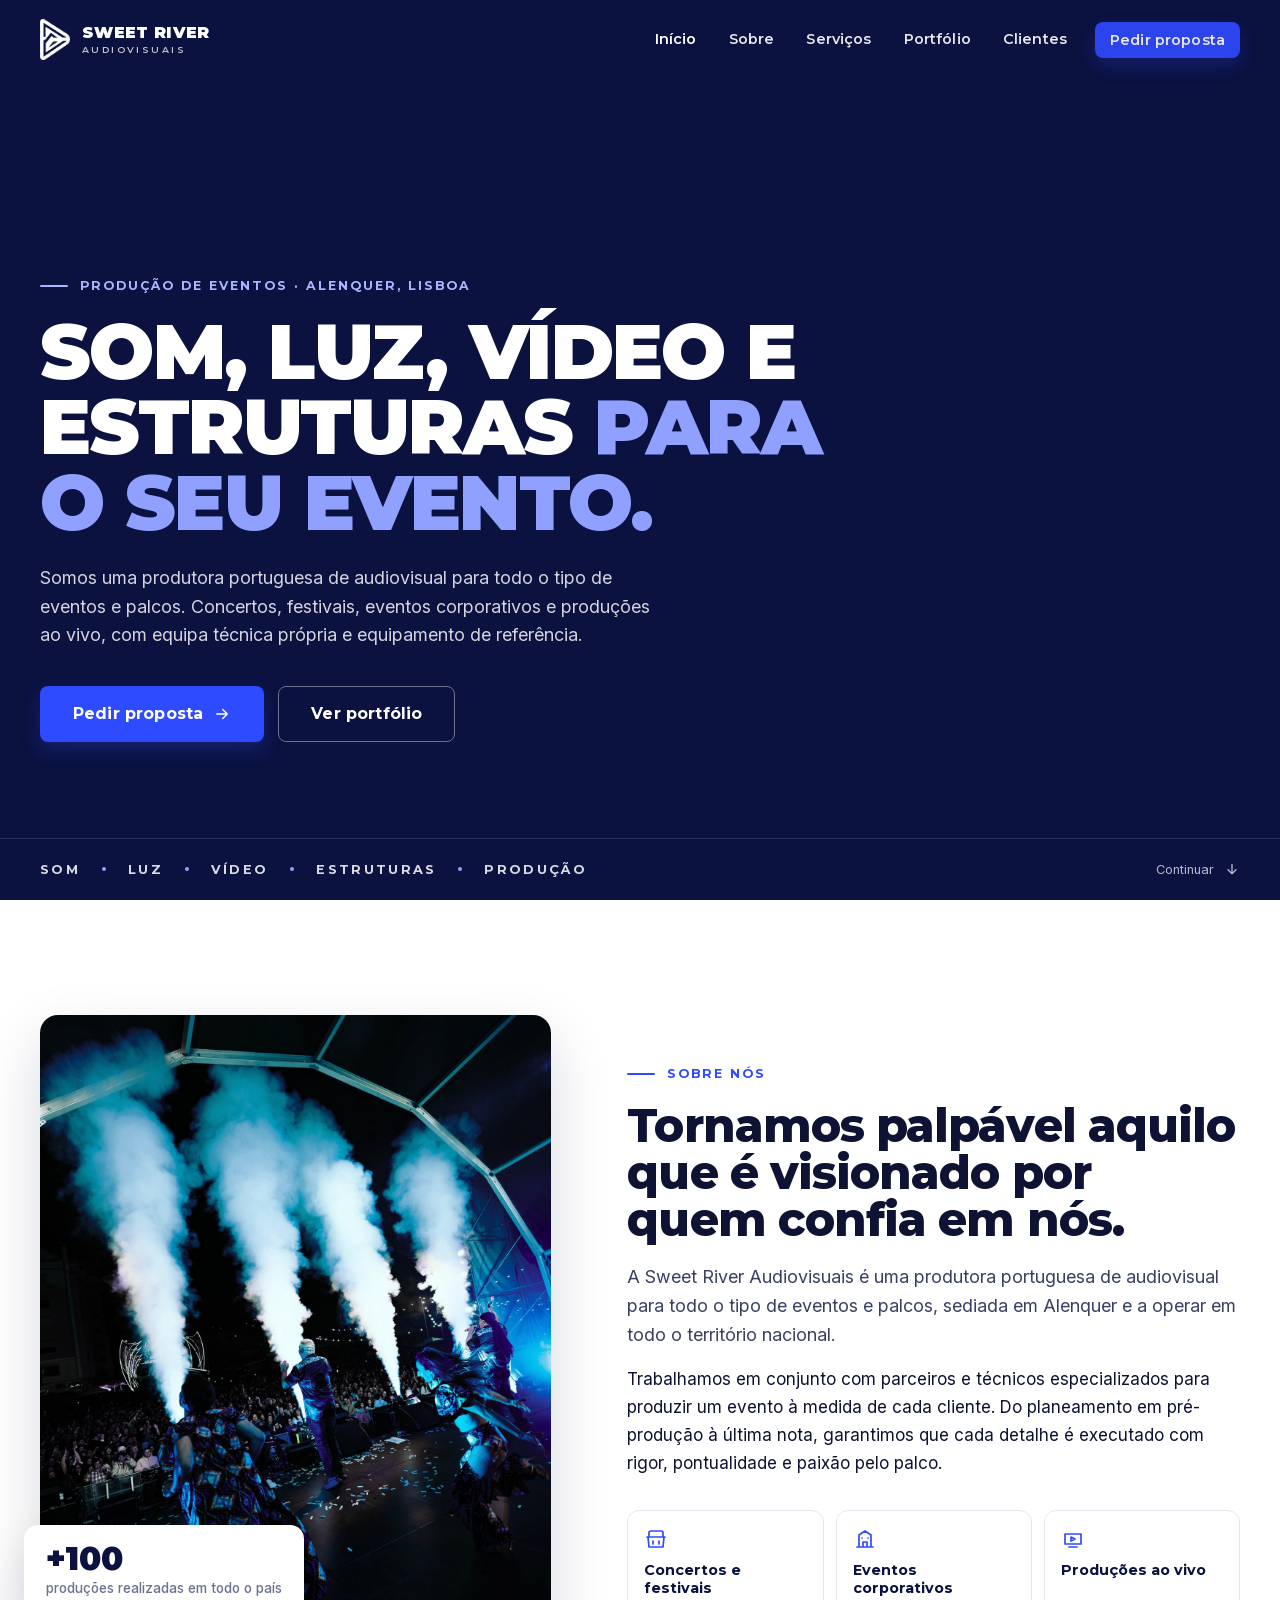
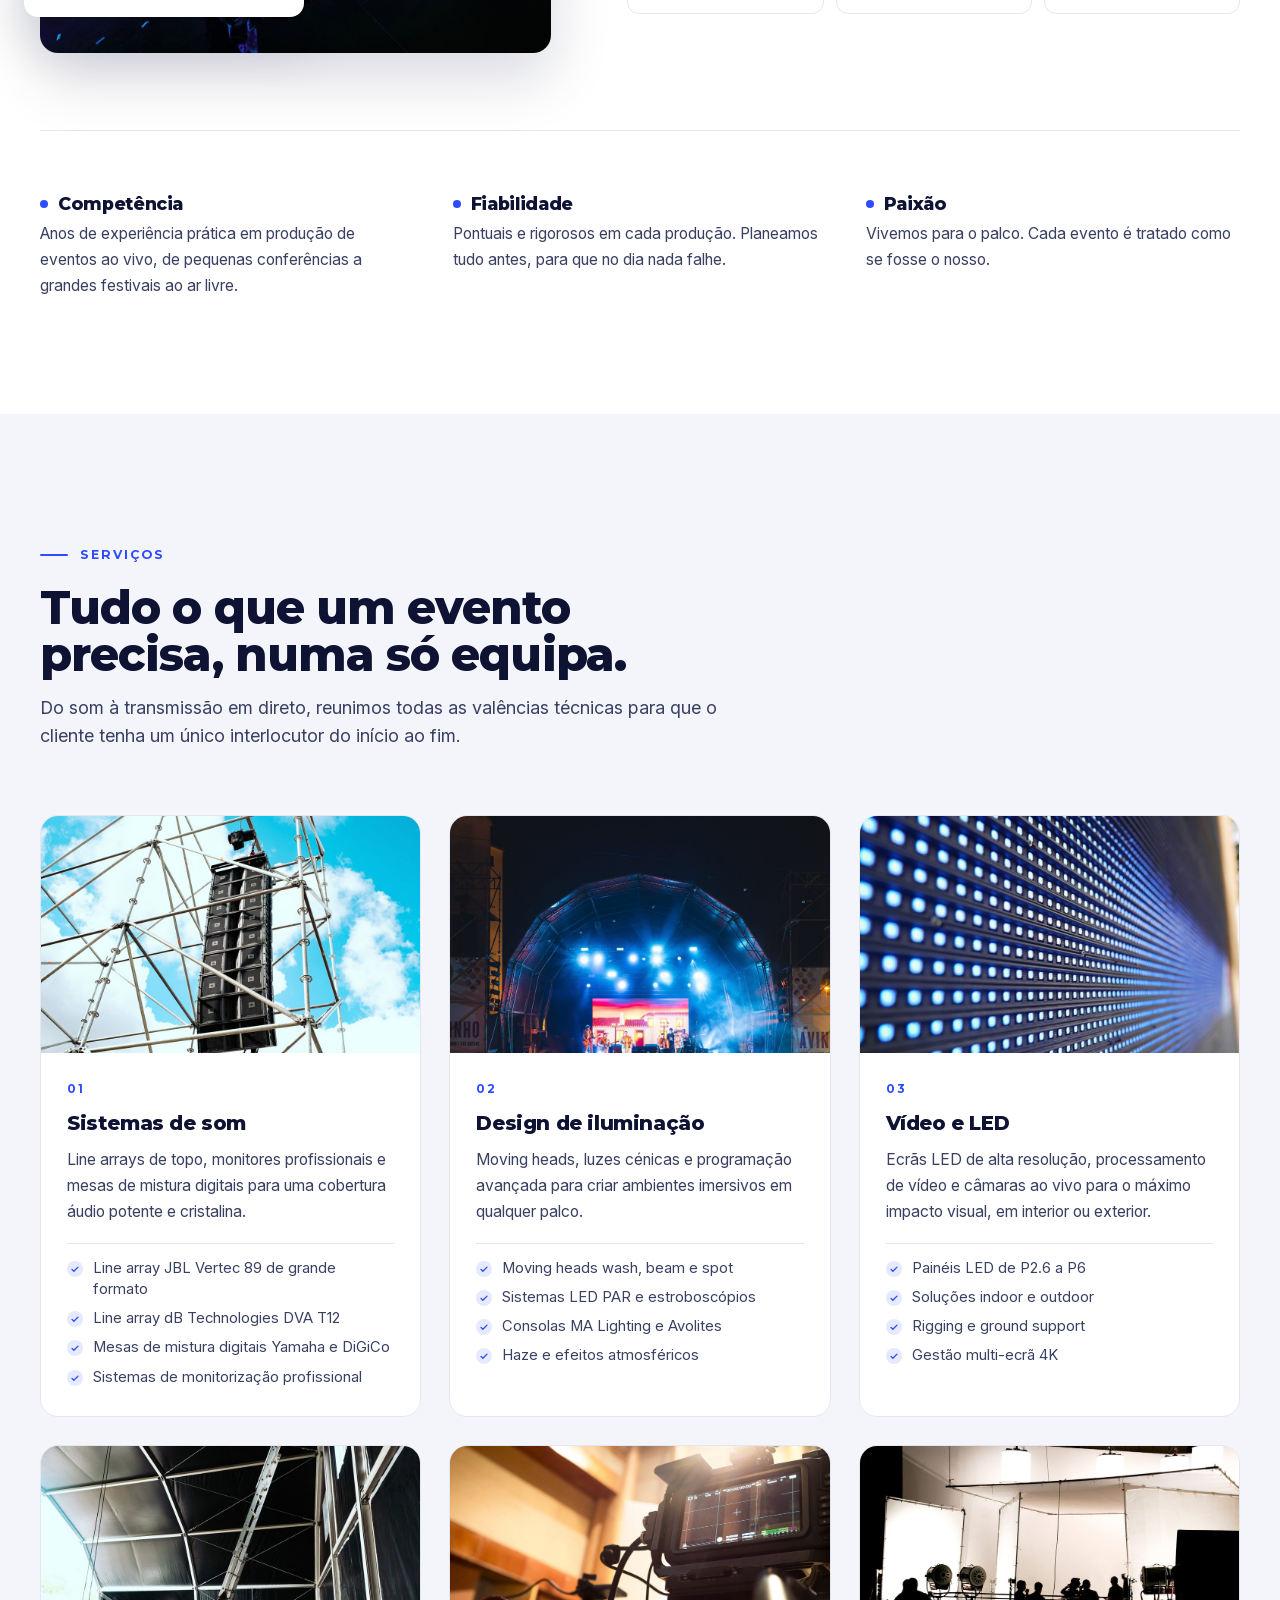
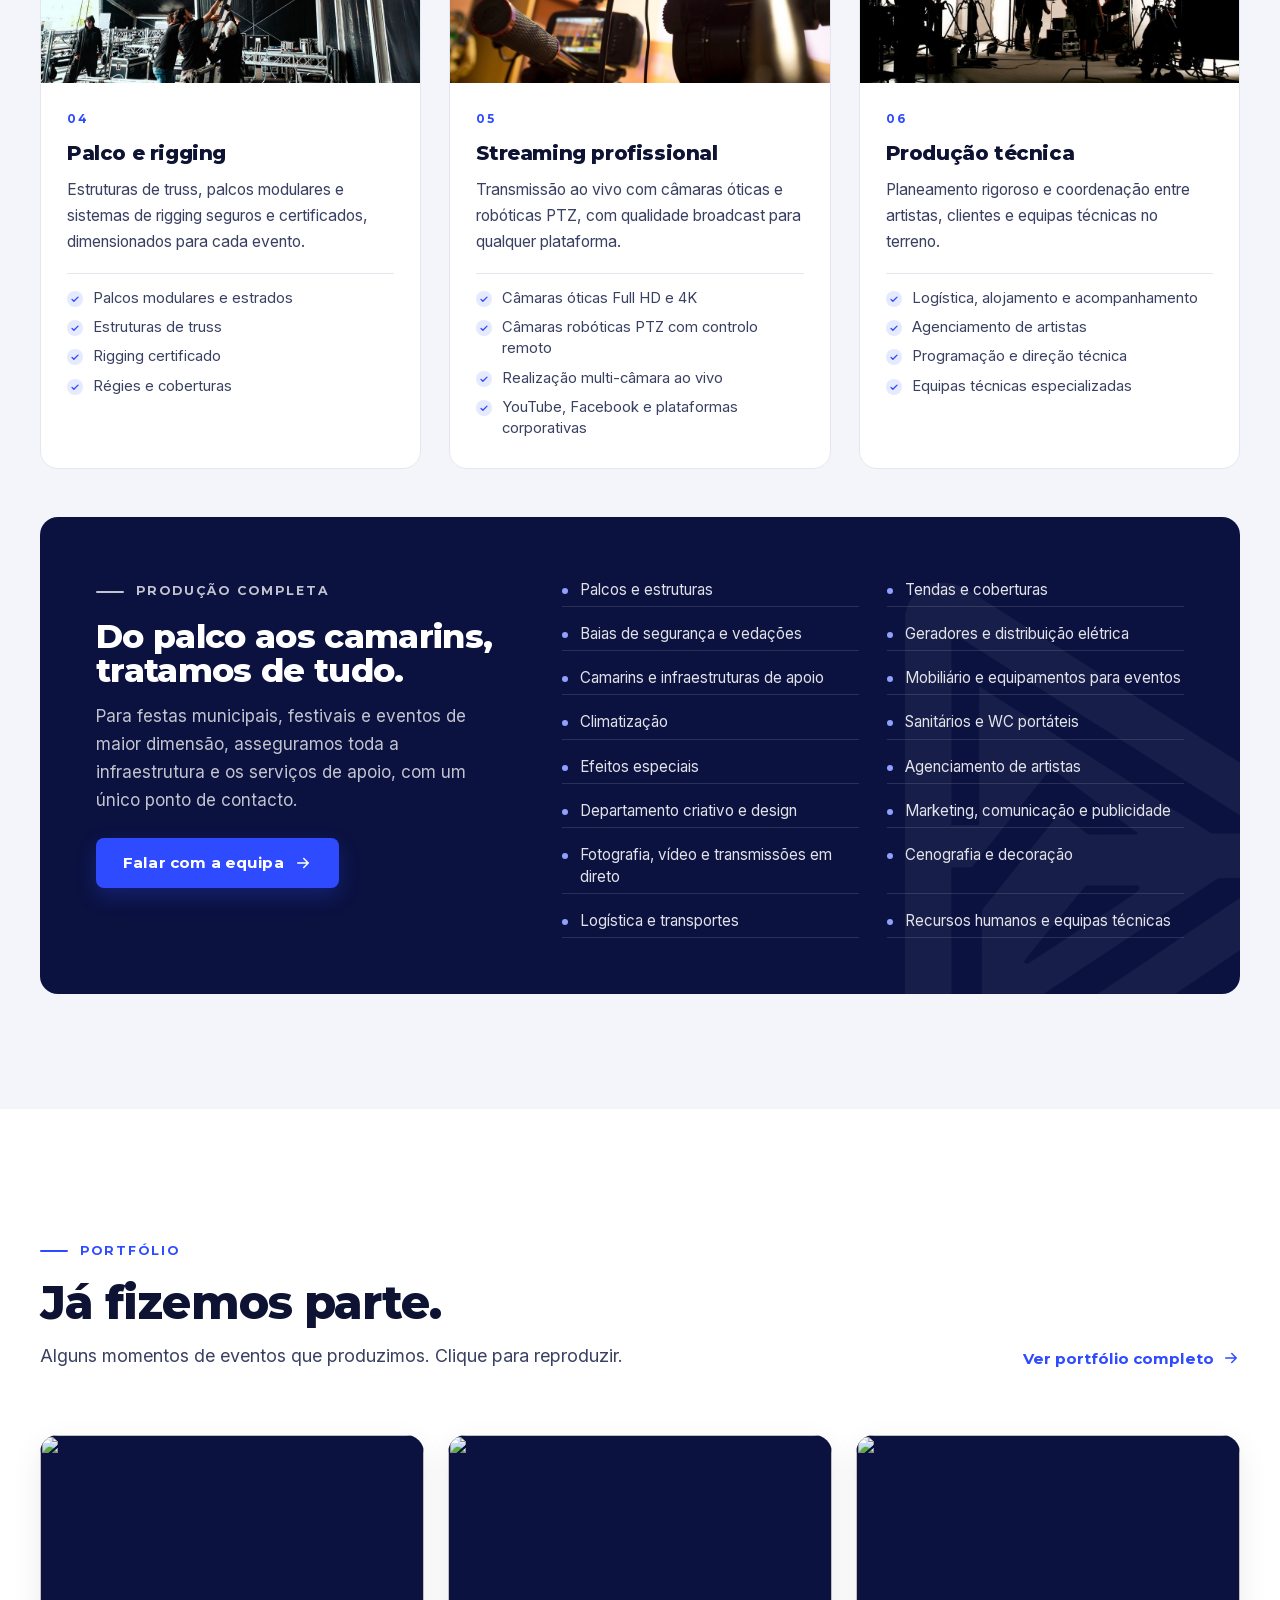
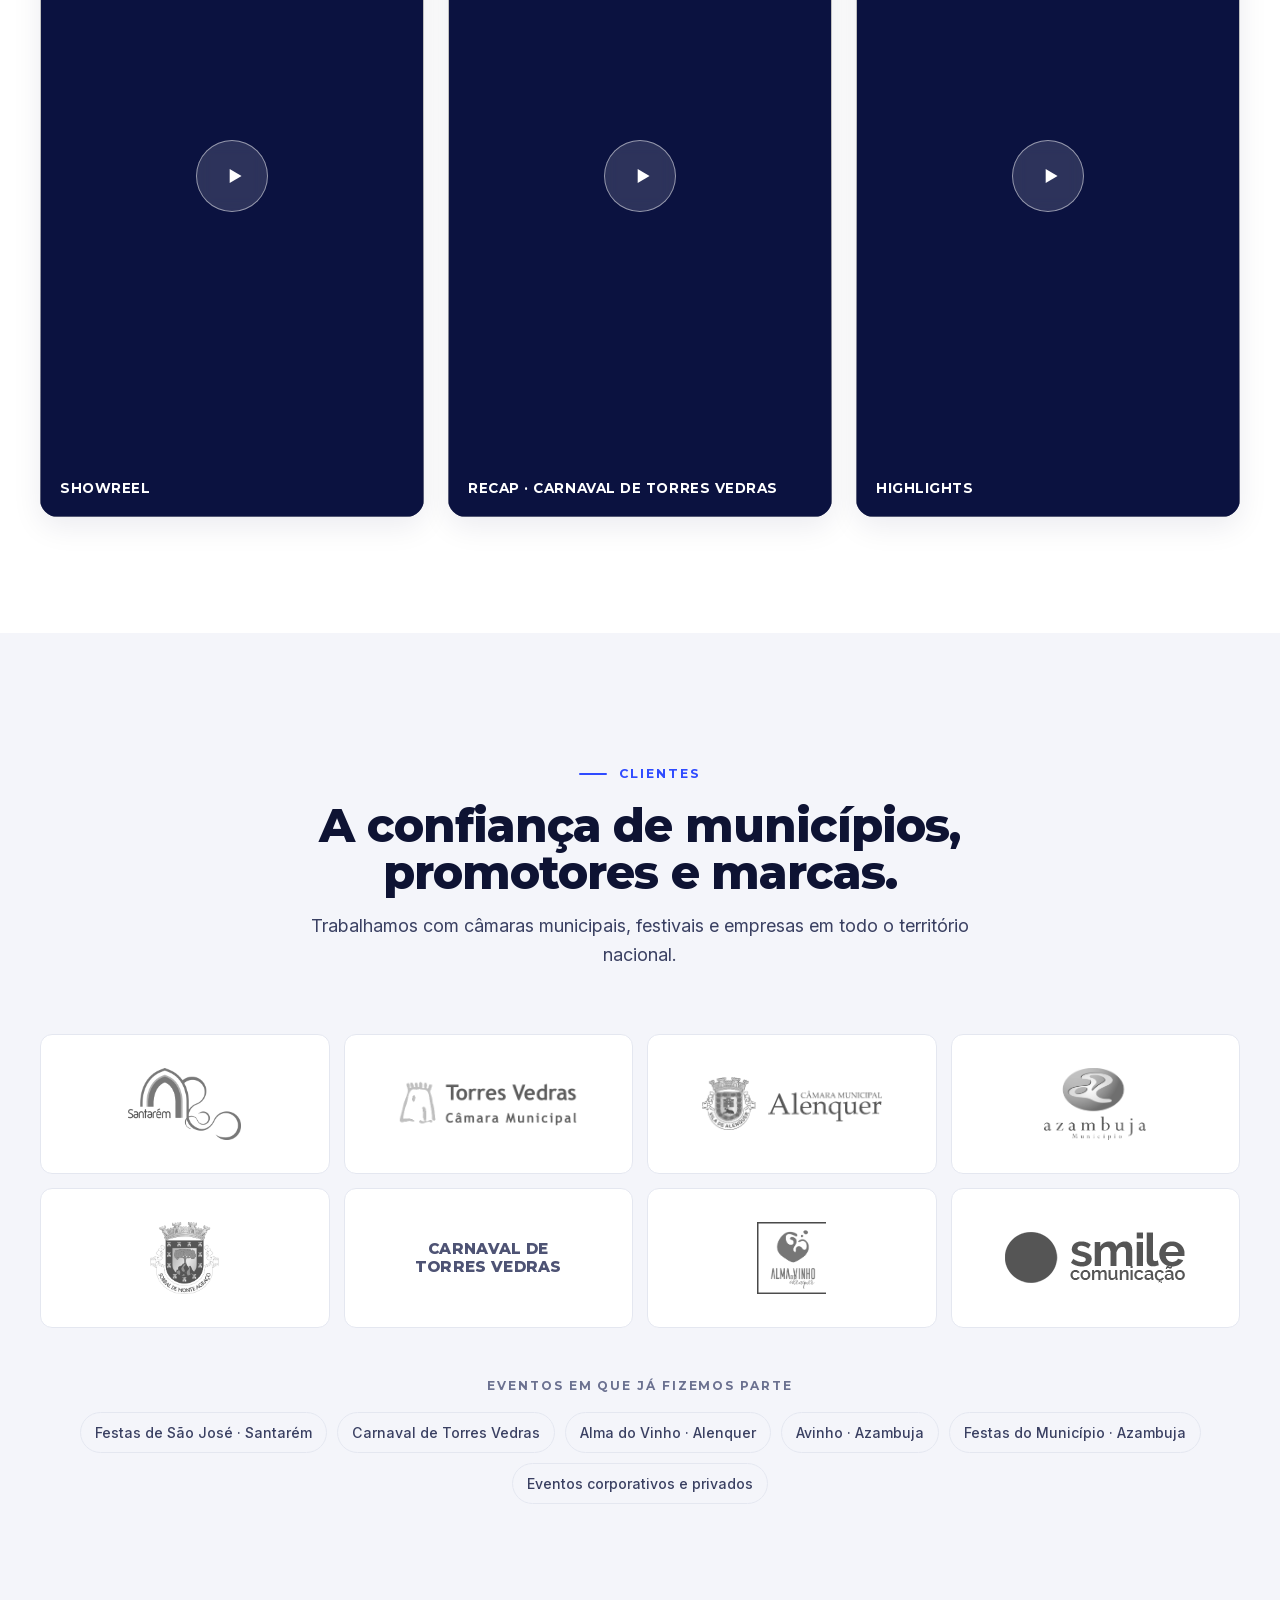
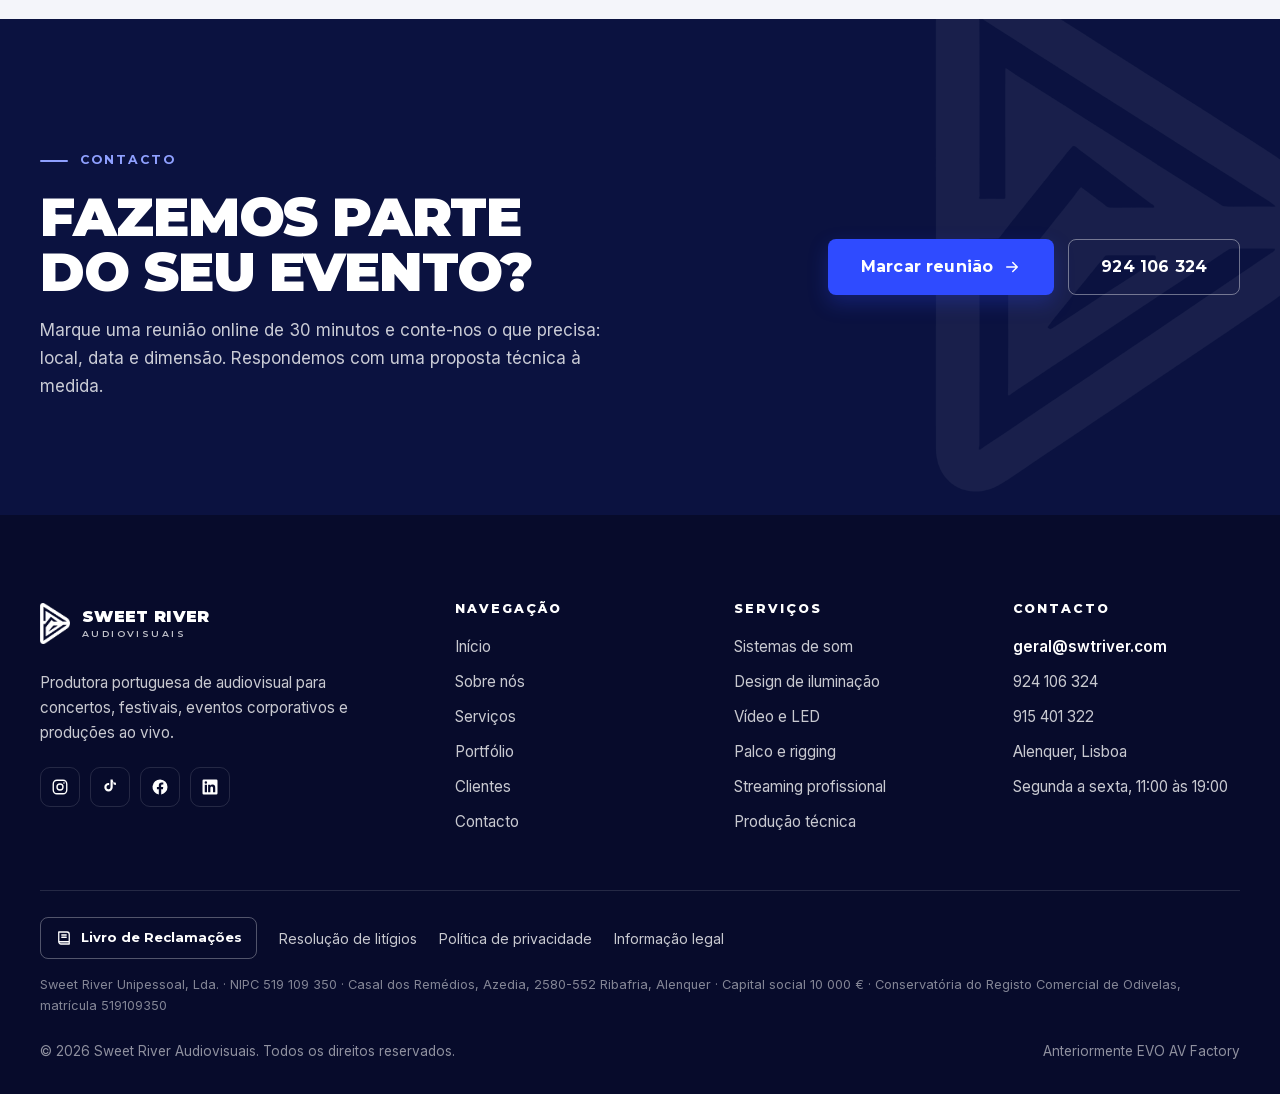
==== commit 0a3ae070: "Reveal: primeiro ecrã por CSS e rede de segurança sem JavaScript Co-Authored-By: Claude Fable 5.1 <n" ====
--- a/index.html
+++ b/index.html
@@ -21,8 +21,8 @@
   <link rel="preconnect" href="https://res.cloudinary.com" />
   <link rel="preload" href="assets/fonts/montserrat-latin.woff2" as="font" type="font/woff2" crossorigin />
   <link rel="preload" href="assets/fonts/inter-latin.woff2" as="font" type="font/woff2" crossorigin />
-  <link rel="stylesheet" href="assets/css/fonts.css?v=20261106b" />
-  <link rel="stylesheet" href="assets/css/style.css?v=20261106b" />
+  <link rel="stylesheet" href="assets/css/fonts.css?v=20261106c" />
+  <link rel="stylesheet" href="assets/css/style.css?v=20261106c" />
   <script>document.documentElement.classList.add('js');</script>
   <script type="application/ld+json">
   {
@@ -403,6 +403,6 @@
     </div>
   </footer>
 
-  <script src="assets/js/main.js?v=20261106b" defer></script>
+  <script src="assets/js/main.js?v=20261106c" defer></script>
 </body>
 </html>
--- a/assets/css/style.css
+++ b/assets/css/style.css
@@ -444,12 +444,15 @@
 @media (max-width: 640px) { .legal th, .legal td { display: block; width: auto; } .legal th { padding-bottom: 2px; border: 0; } .legal td { padding-top: 0; } }
 
 /* ---------- Reveal ---------- */
-html.js [data-reveal] { opacity: 0; transform: translateY(18px); transition: opacity .8s var(--ease), transform .8s var(--ease); transition-delay: var(--d, 0s); }
+@keyframes reveal-auto { to { opacity: 1; transform: none; } }
+html.js [data-reveal] { opacity: 0; transform: translateY(18px); transition: opacity .8s var(--ease), transform .8s var(--ease); transition-delay: var(--d, 0s); animation: reveal-auto .8s var(--ease) 2.5s forwards; }
 html.js [data-reveal].is-in { opacity: 1; transform: none; }
+/* primeiro ecrã: entra sempre por CSS, sem depender de JavaScript */
+html.js .hero [data-reveal], html.js .page-head [data-reveal] { animation: reveal-auto .8s var(--ease) calc(var(--d, 0s) + .1s) forwards; }
 
 @media (prefers-reduced-motion: reduce) {
   html { scroll-behavior: auto; }
-  html.js [data-reveal] { opacity: 1; transform: none; transition: none; }
+  html.js [data-reveal] { opacity: 1; transform: none; transition: none; animation: none; }
   .hero__scroll svg { animation: none; }
   .service, .service__media img, .vtile img, .masonry img, .btn { transition: none; }
 }
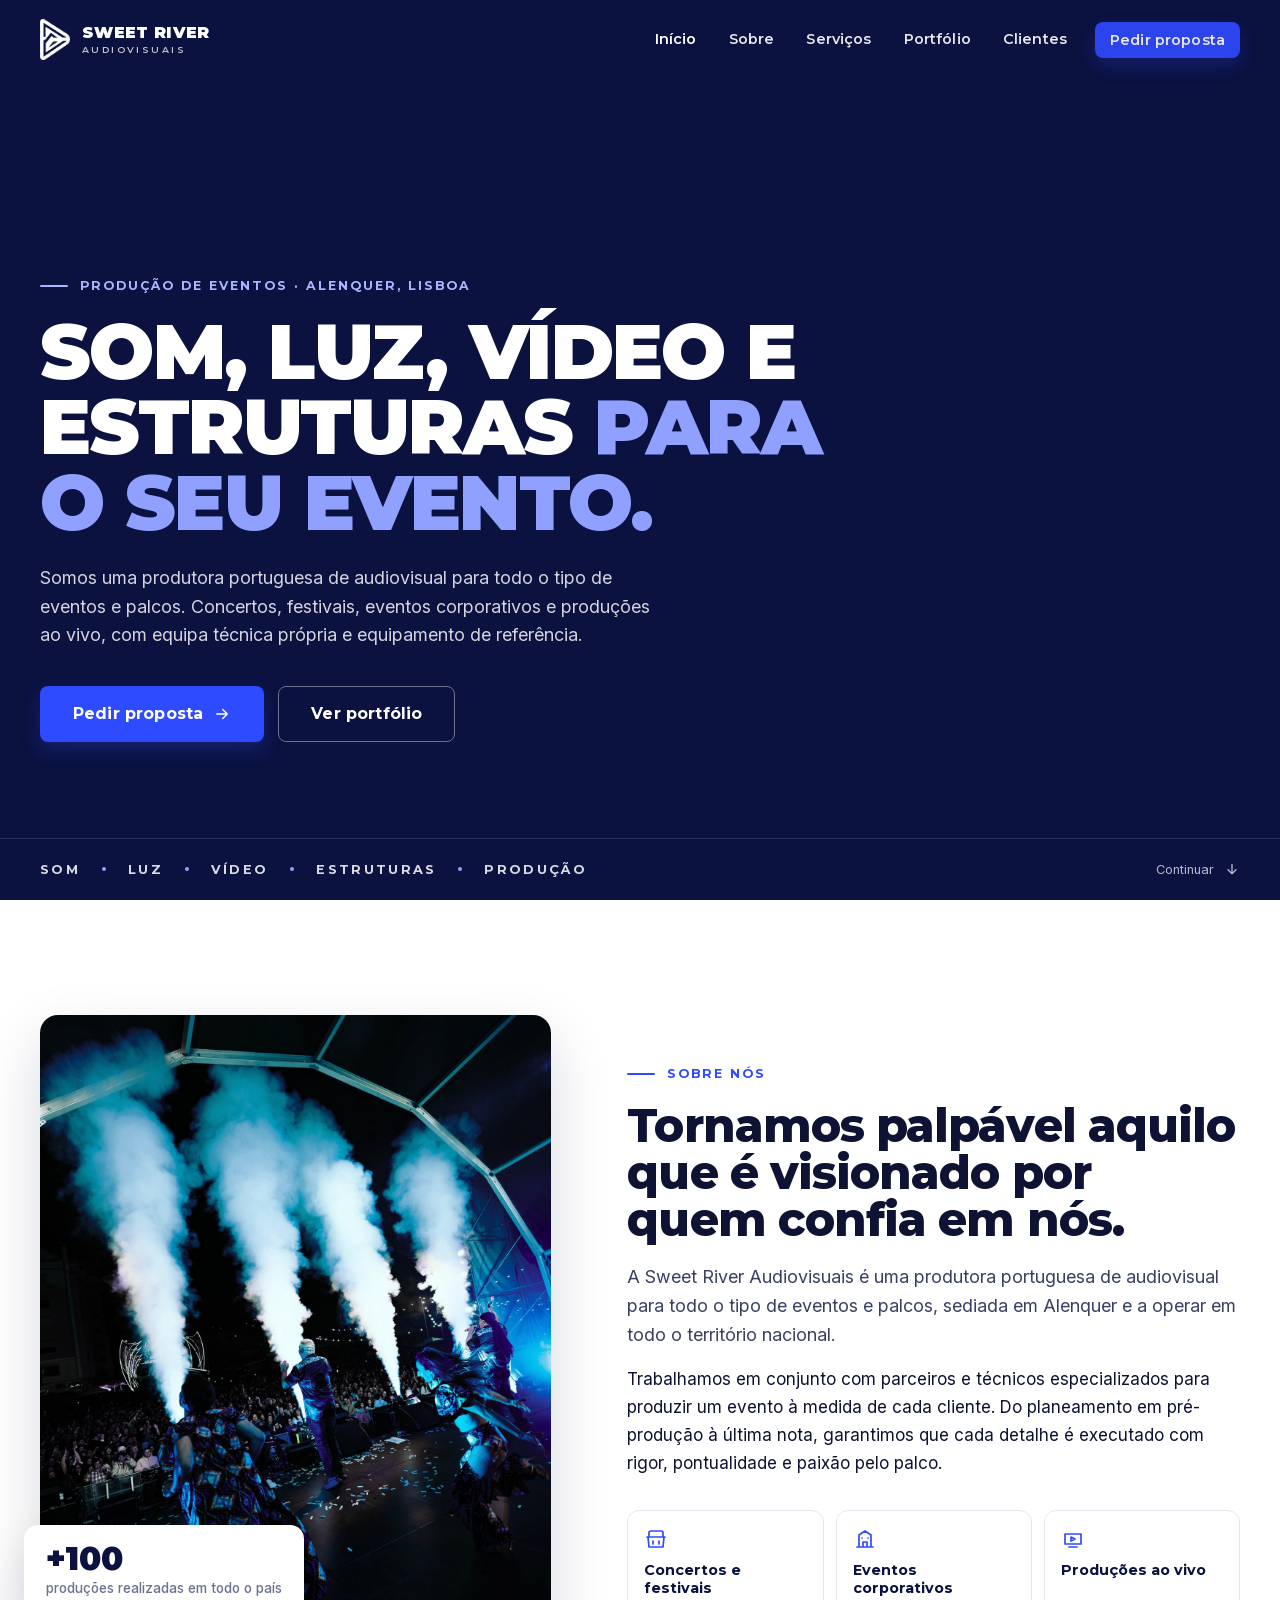
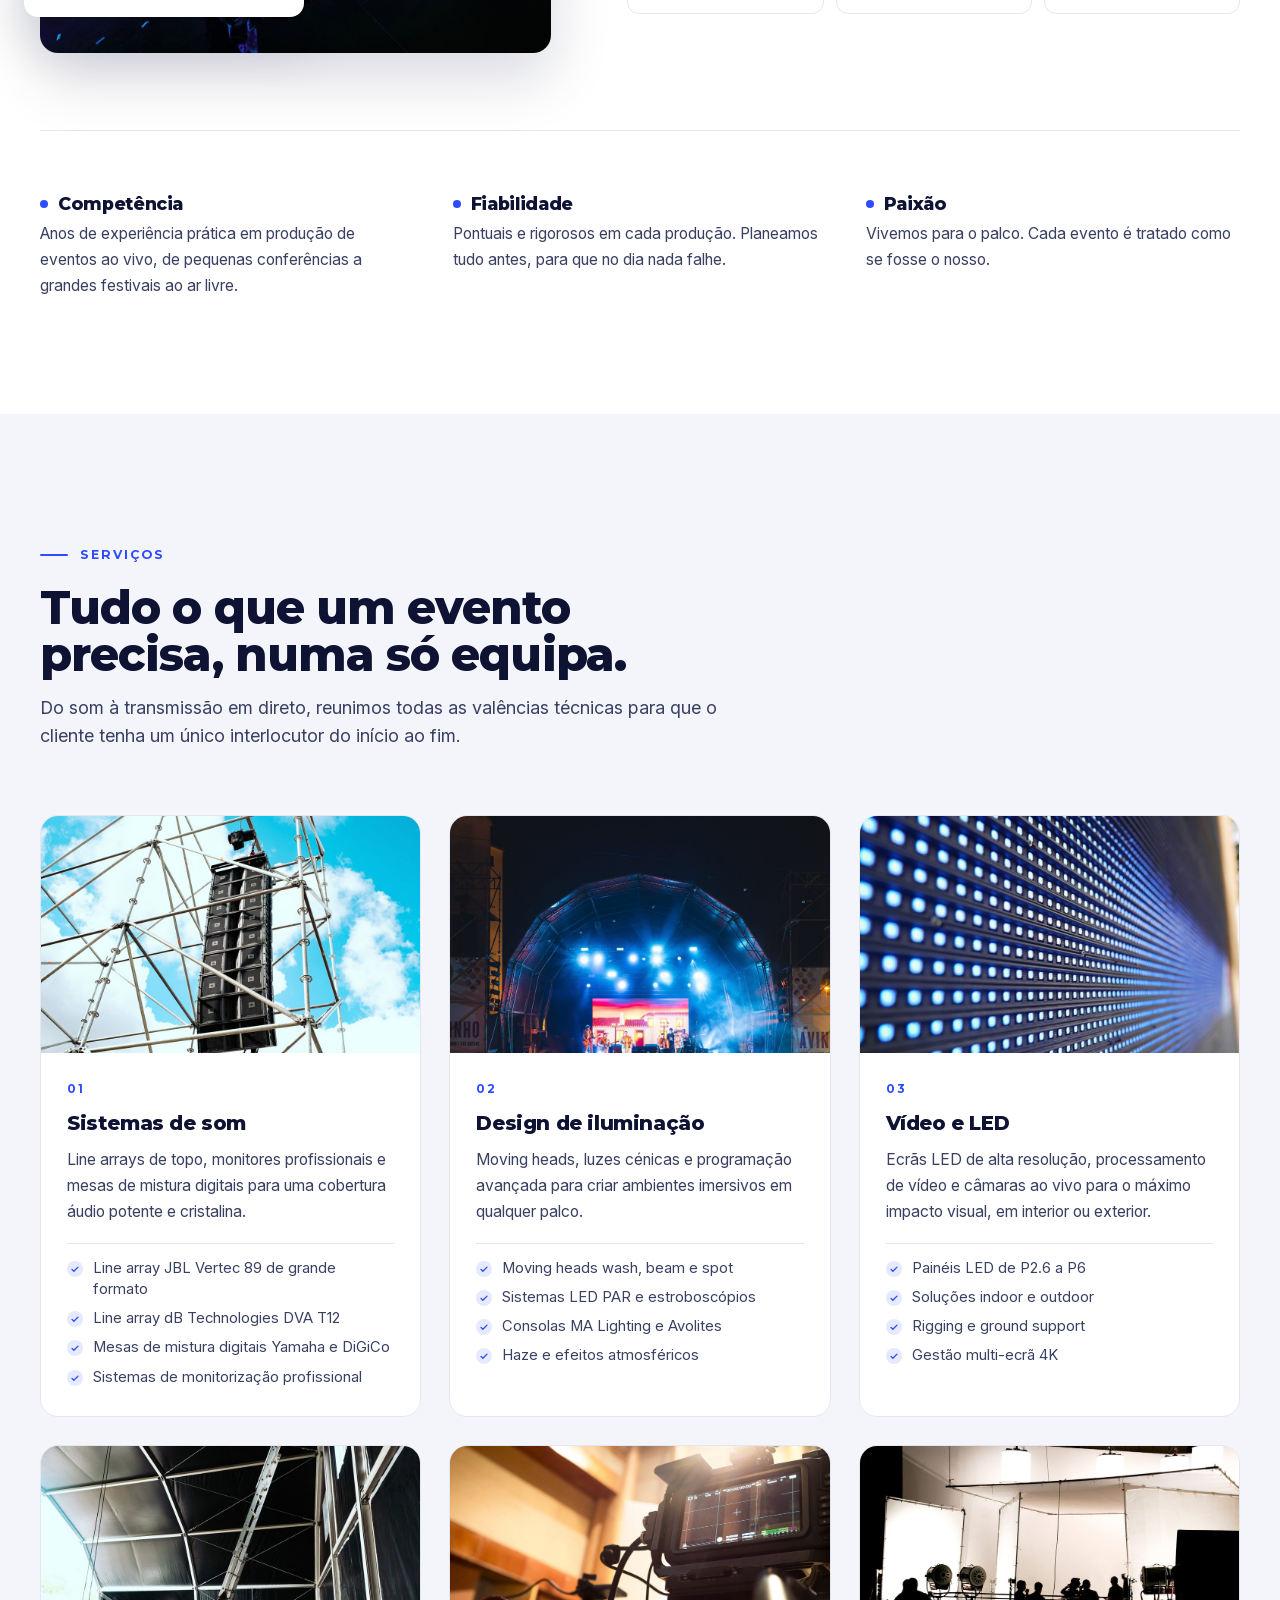
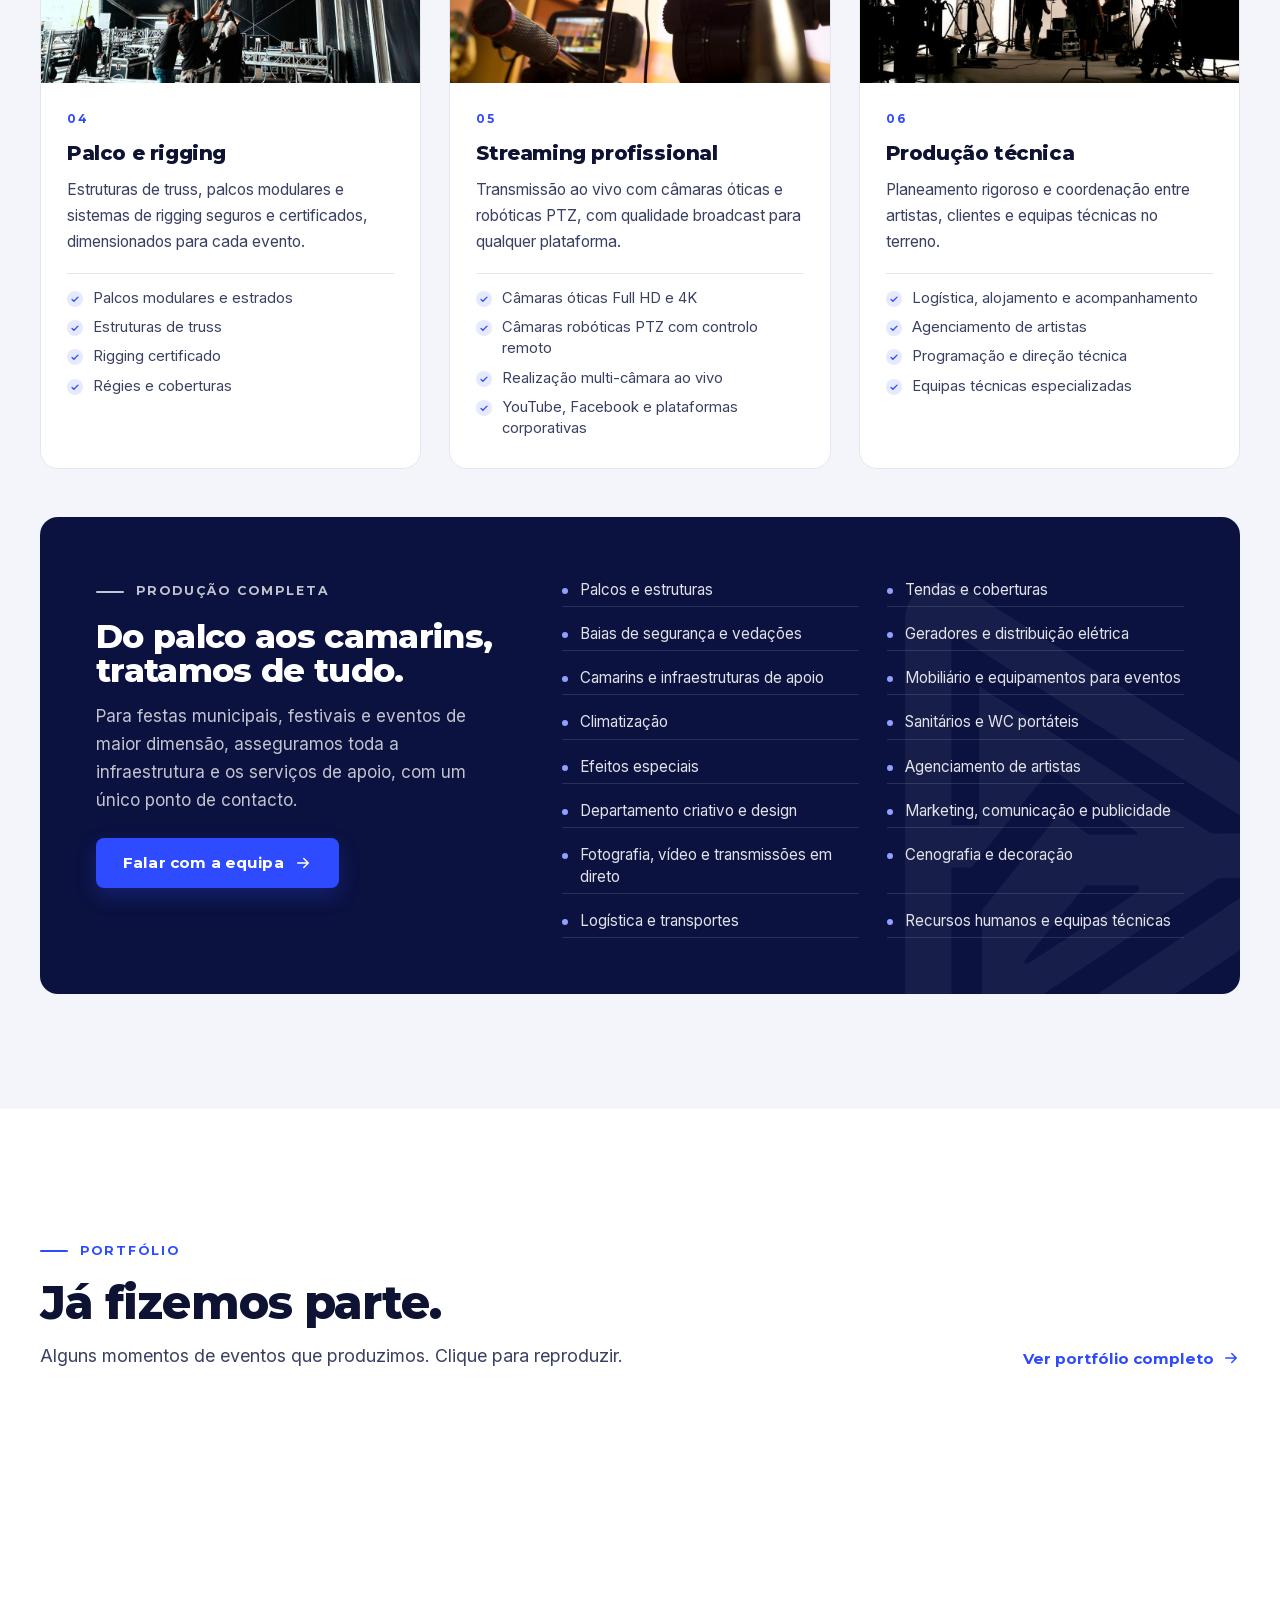
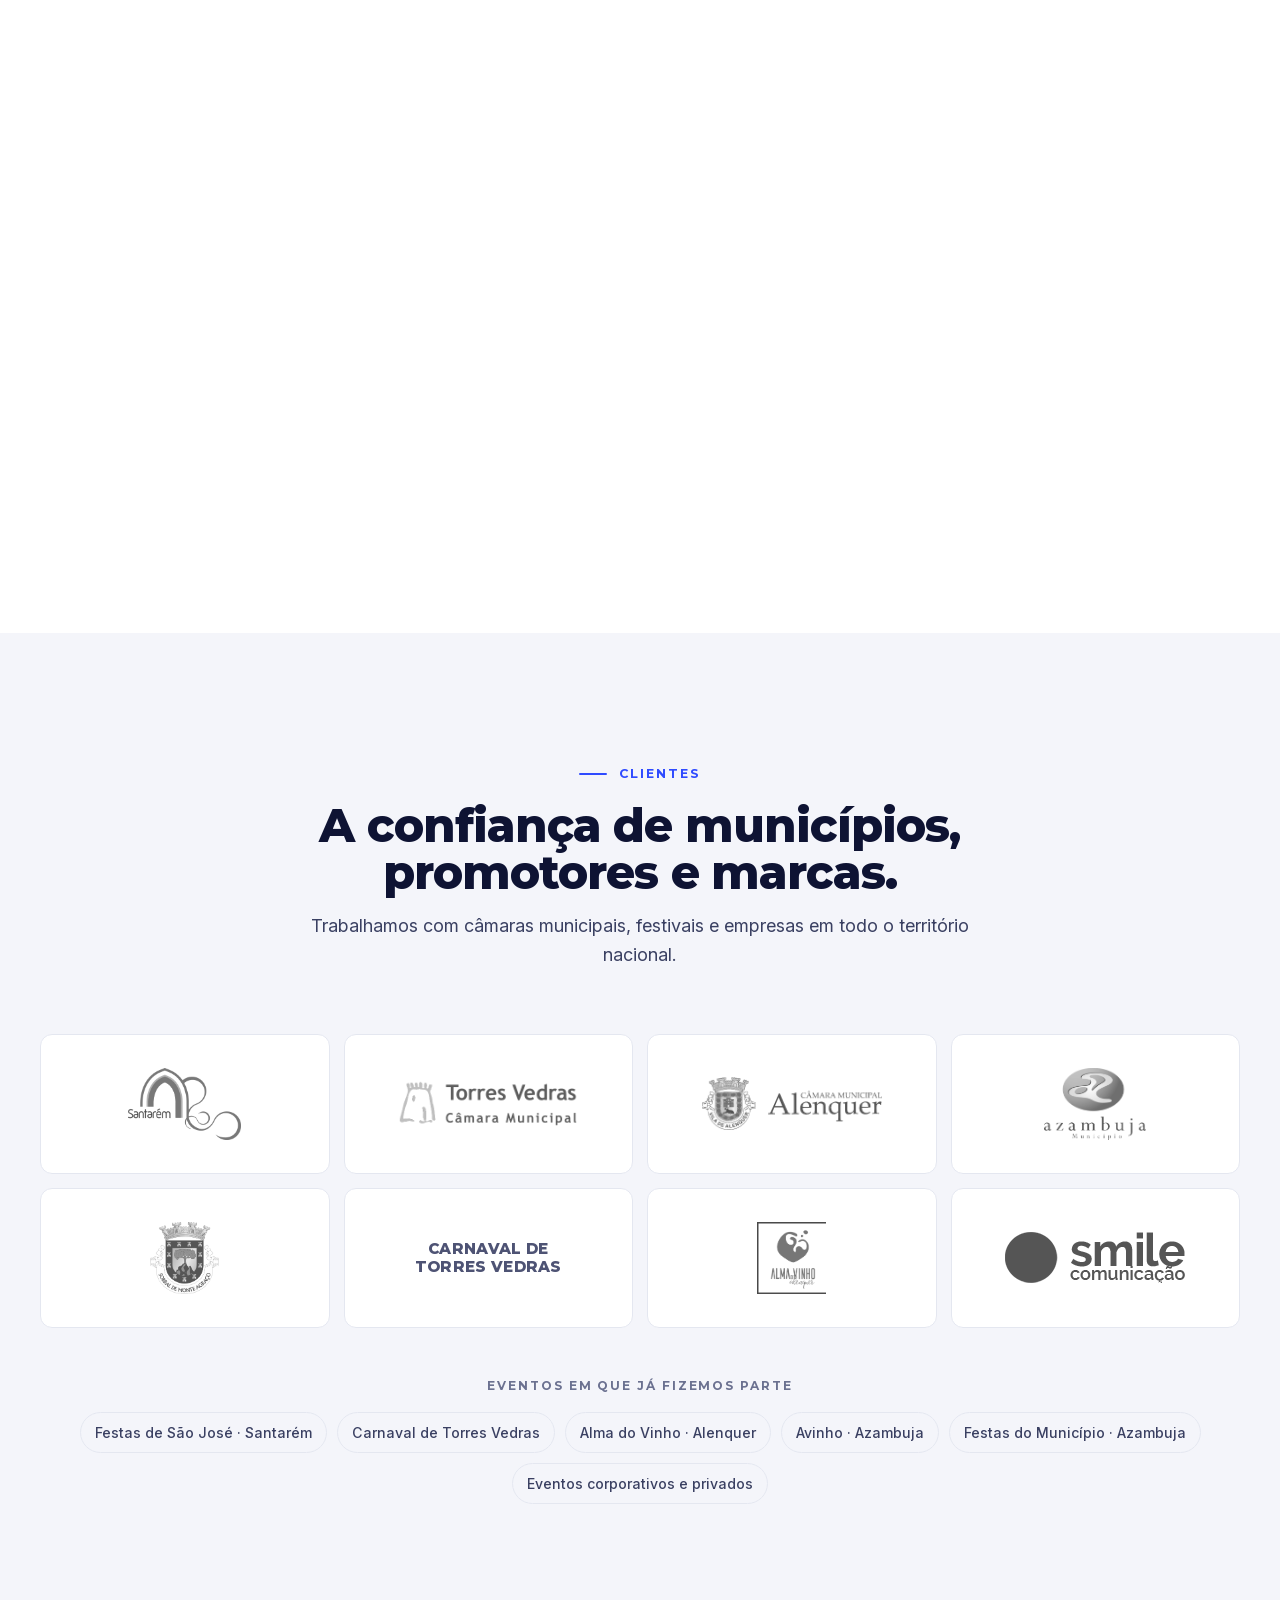
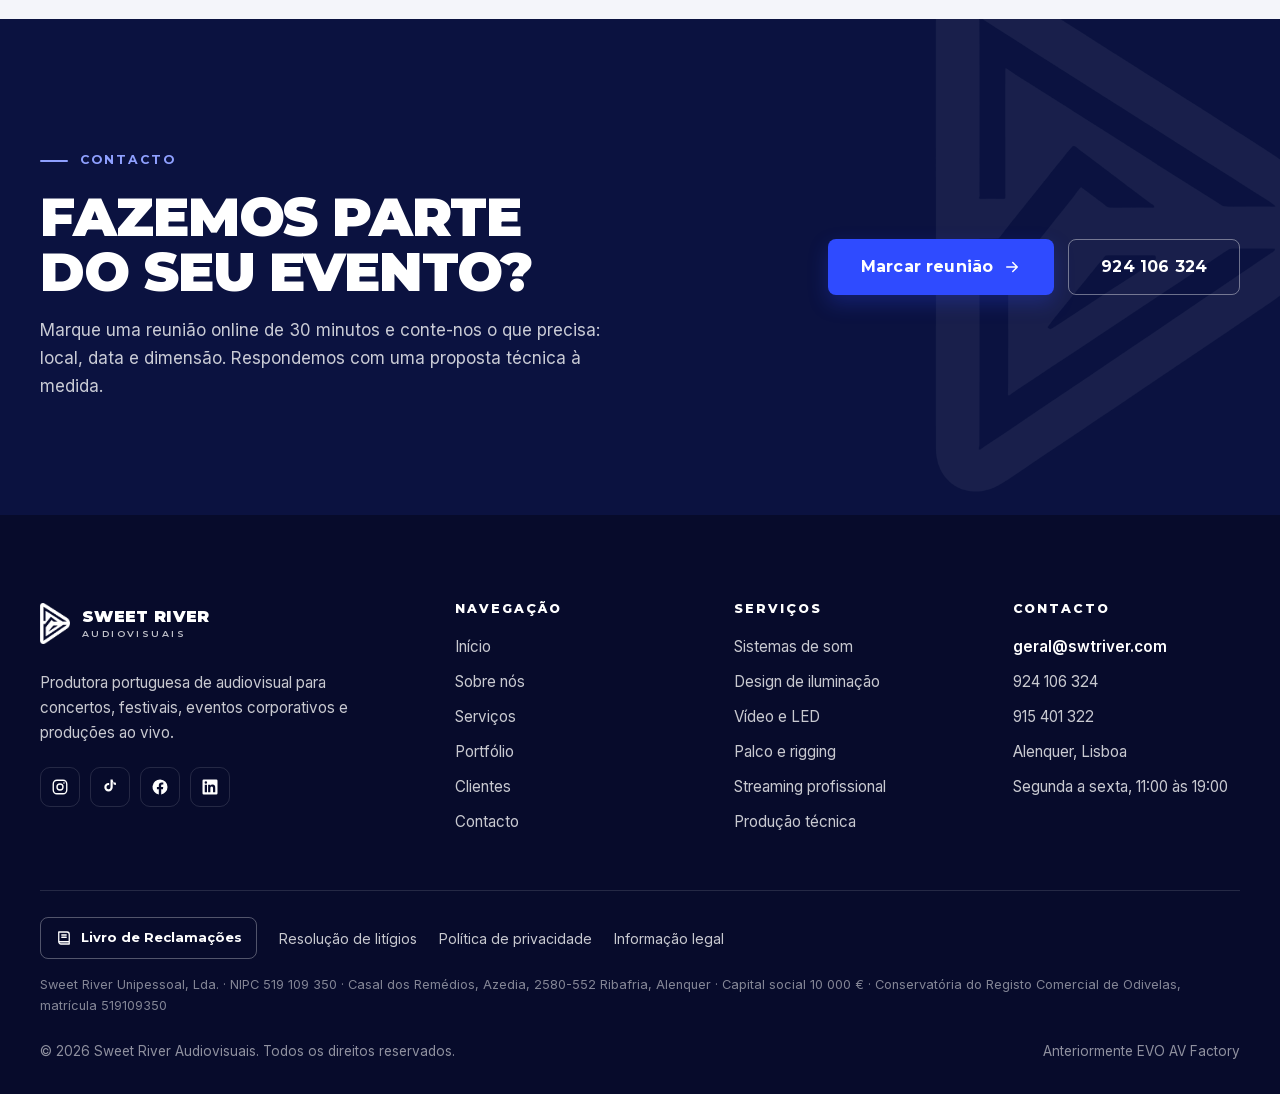
==== commit 8cc2baa4: "Domínio principal passa a swtriver.com Co-Authored-By: Claude Fable 5.1 <noreply@anthropic.com>" ====
--- a/index.html
+++ b/index.html
@@ -5,14 +5,14 @@
   <meta name="viewport" content="width=device-width, initial-scale=1.0" />
   <title>Sweet River Audiovisuais | Produção de eventos: som, luz, vídeo e estruturas</title>
   <meta name="description" content="Produtora portuguesa de audiovisual para concertos, festivais, eventos corporativos e produções ao vivo. Som, iluminação, vídeo e LED, palco e rigging, streaming e produção técnica. Alenquer, Lisboa." />
-  <link rel="canonical" href="https://evoav.pt/" />
+  <link rel="canonical" href="https://swtriver.com/" />
   <meta property="og:type" content="website" />
   <meta property="og:locale" content="pt_PT" />
   <meta property="og:site_name" content="Sweet River Audiovisuais" />
   <meta property="og:title" content="Sweet River Audiovisuais | Produção de eventos" />
   <meta property="og:description" content="Som, luz, vídeo e estruturas para concertos, festivais, eventos corporativos e produções ao vivo." />
-  <meta property="og:url" content="https://evoav.pt/" />
-  <meta property="og:image" content="https://evoav.pt/imagens/fotos/og-image.jpg" />
+  <meta property="og:url" content="https://swtriver.com/" />
+  <meta property="og:image" content="https://swtriver.com/imagens/fotos/og-image.jpg" />
   <meta name="twitter:card" content="summary_large_image" />
   <meta name="theme-color" content="#0b1240" />
   <link rel="icon" type="image/png" sizes="32x32" href="imagens/logo/favicon-32.png" />
@@ -34,9 +34,9 @@
     "vatID": "PT519109350",
     "taxID": "519109350",
     "foundingDate": "2025-11-17",
-    "url": "https://evoav.pt/",
-    "logo": "https://evoav.pt/imagens/logo/favicon-512.png",
-    "image": "https://evoav.pt/imagens/fotos/og-image.jpg",
+    "url": "https://swtriver.com/",
+    "logo": "https://swtriver.com/imagens/logo/favicon-512.png",
+    "image": "https://swtriver.com/imagens/fotos/og-image.jpg",
     "description": "Produtora portuguesa de audiovisual para concertos, festivais, eventos corporativos e produções ao vivo: som, iluminação, vídeo e LED, palco e rigging, streaming e produção técnica.",
     "email": "geral@swtriver.com",
     "telephone": ["+351924106324", "+351915401322"],
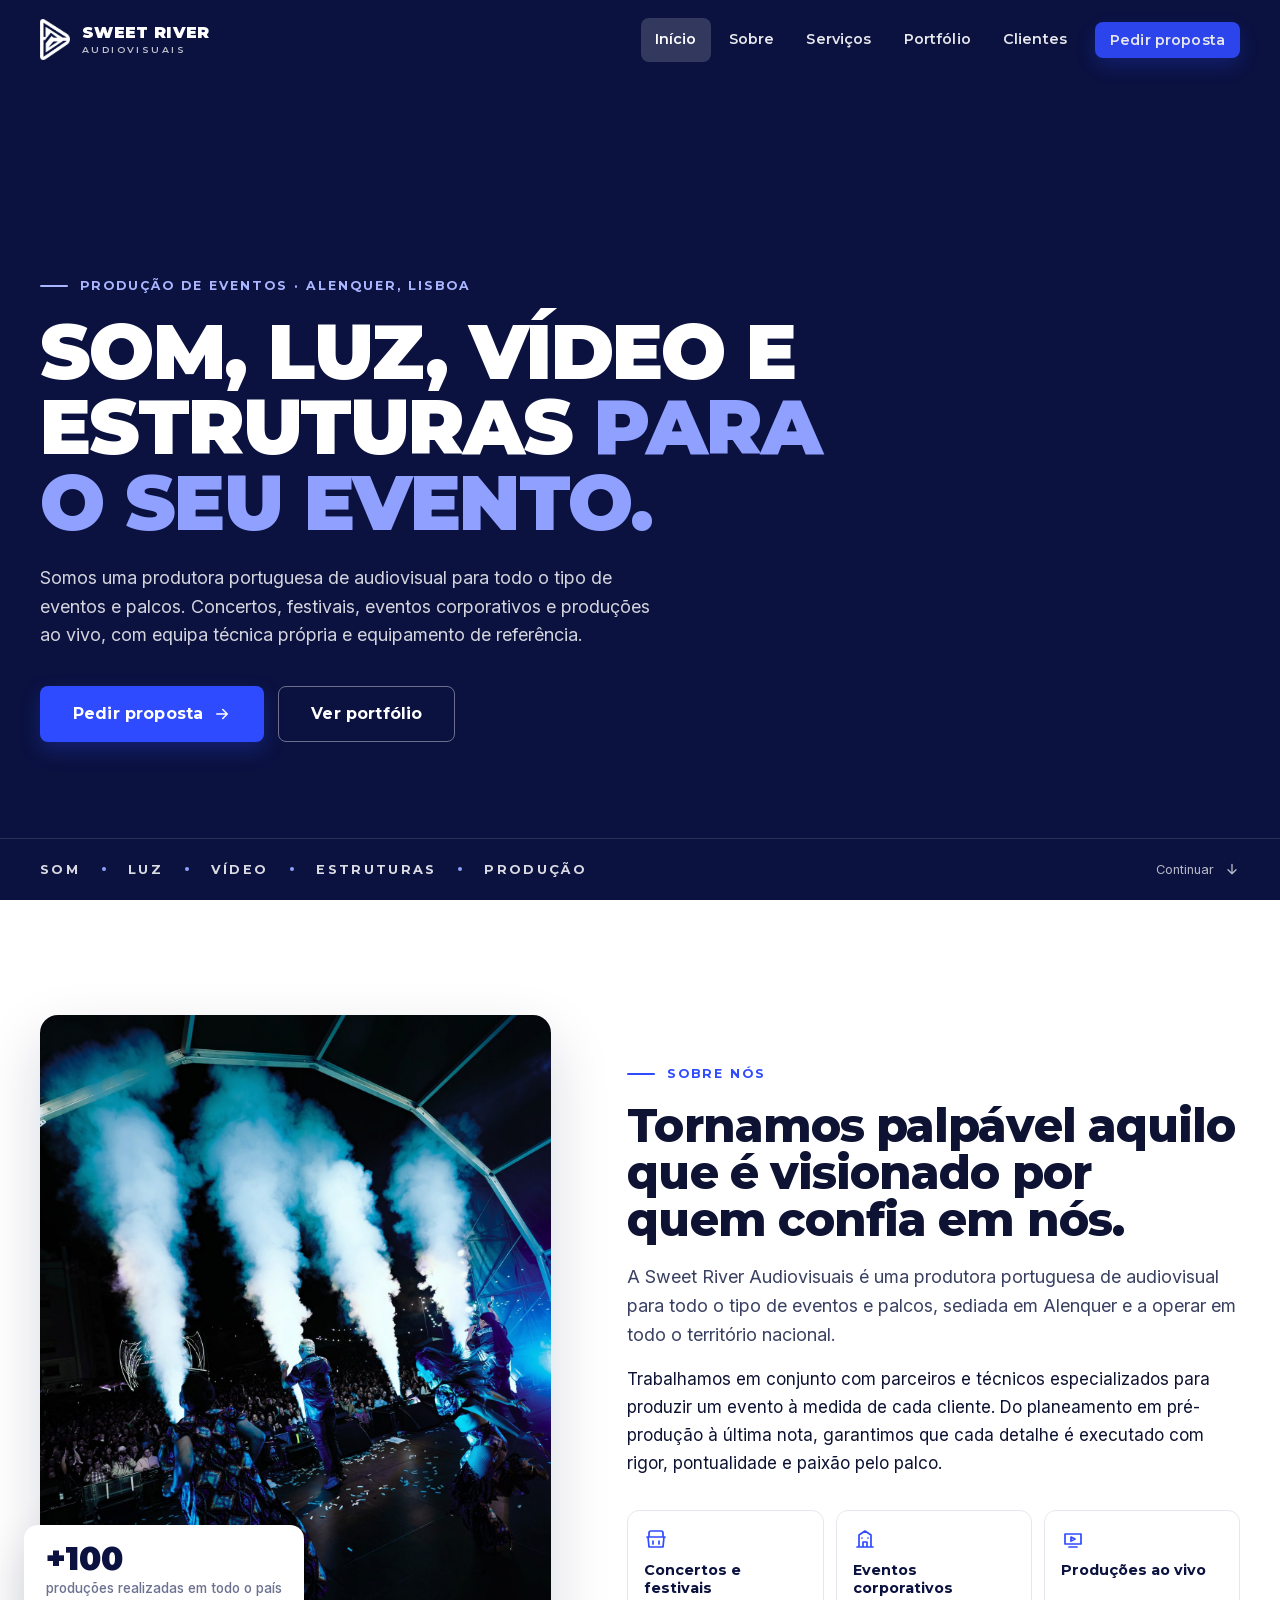
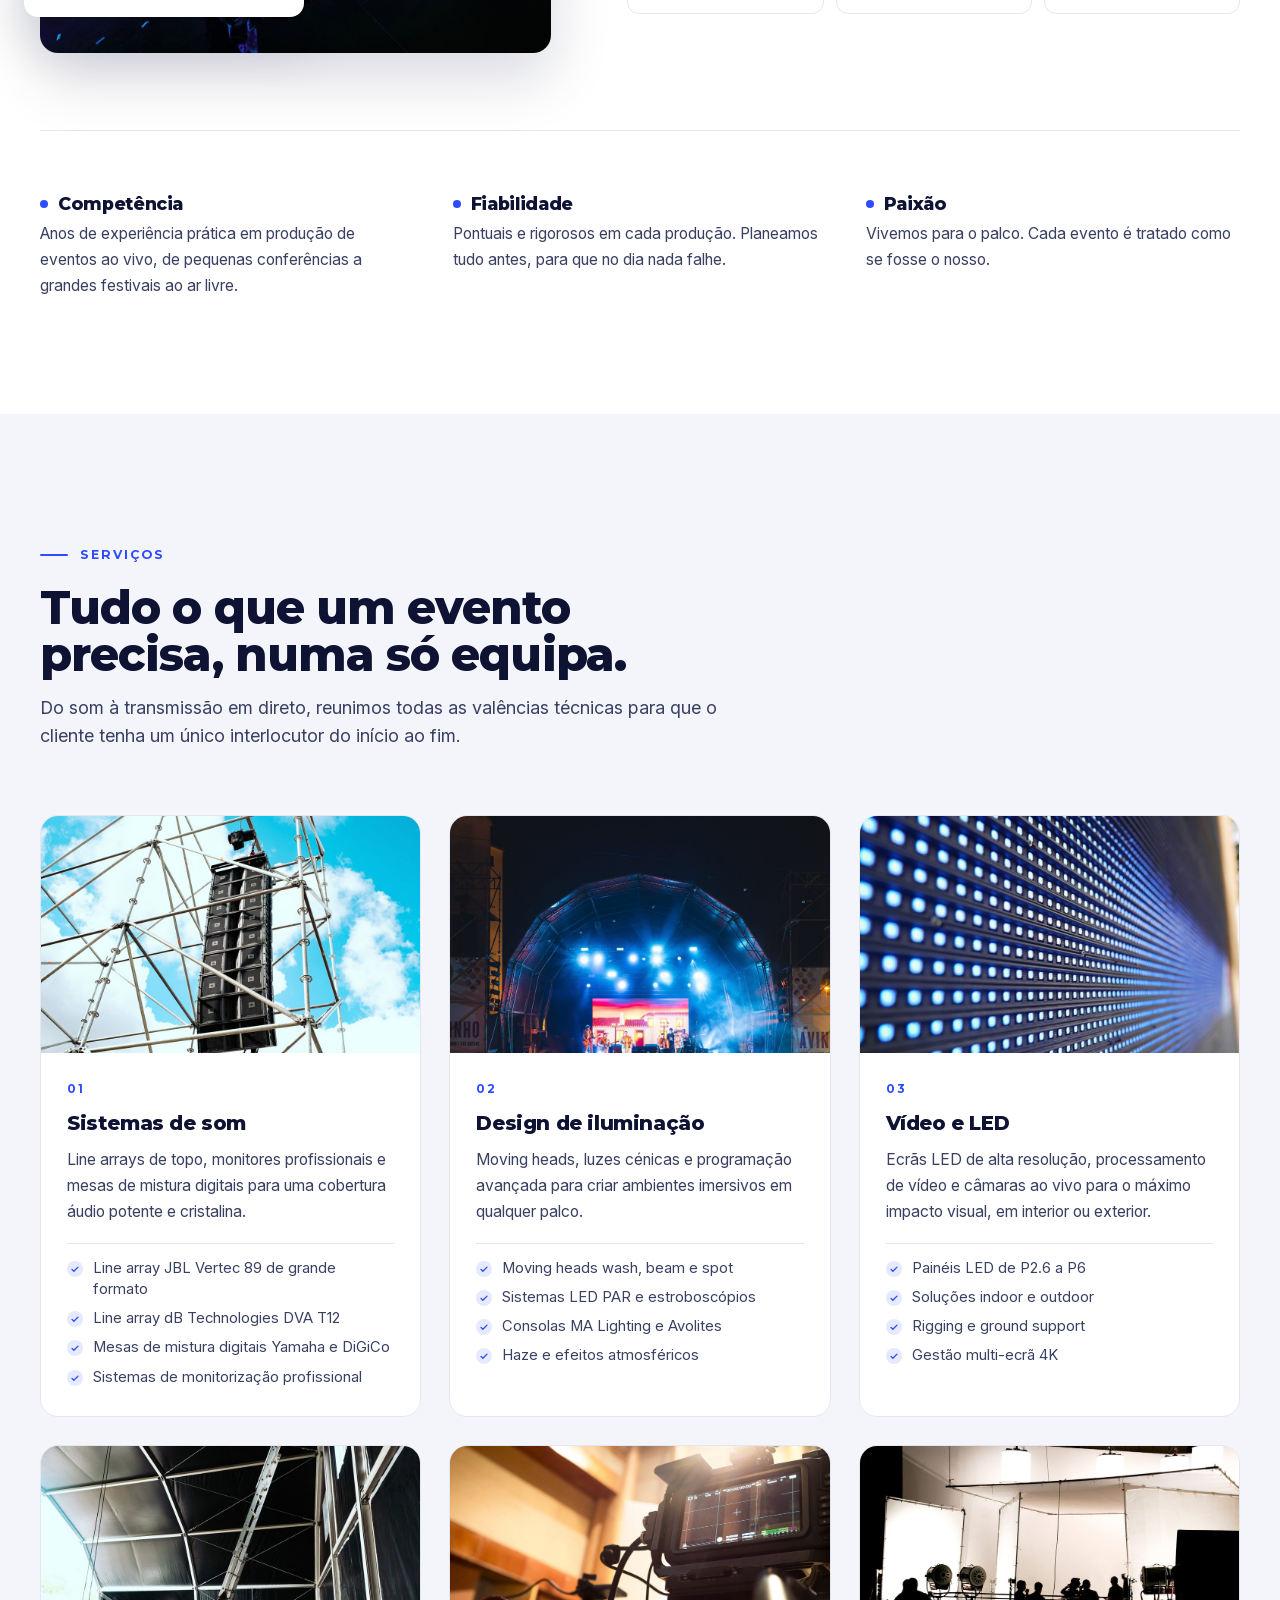
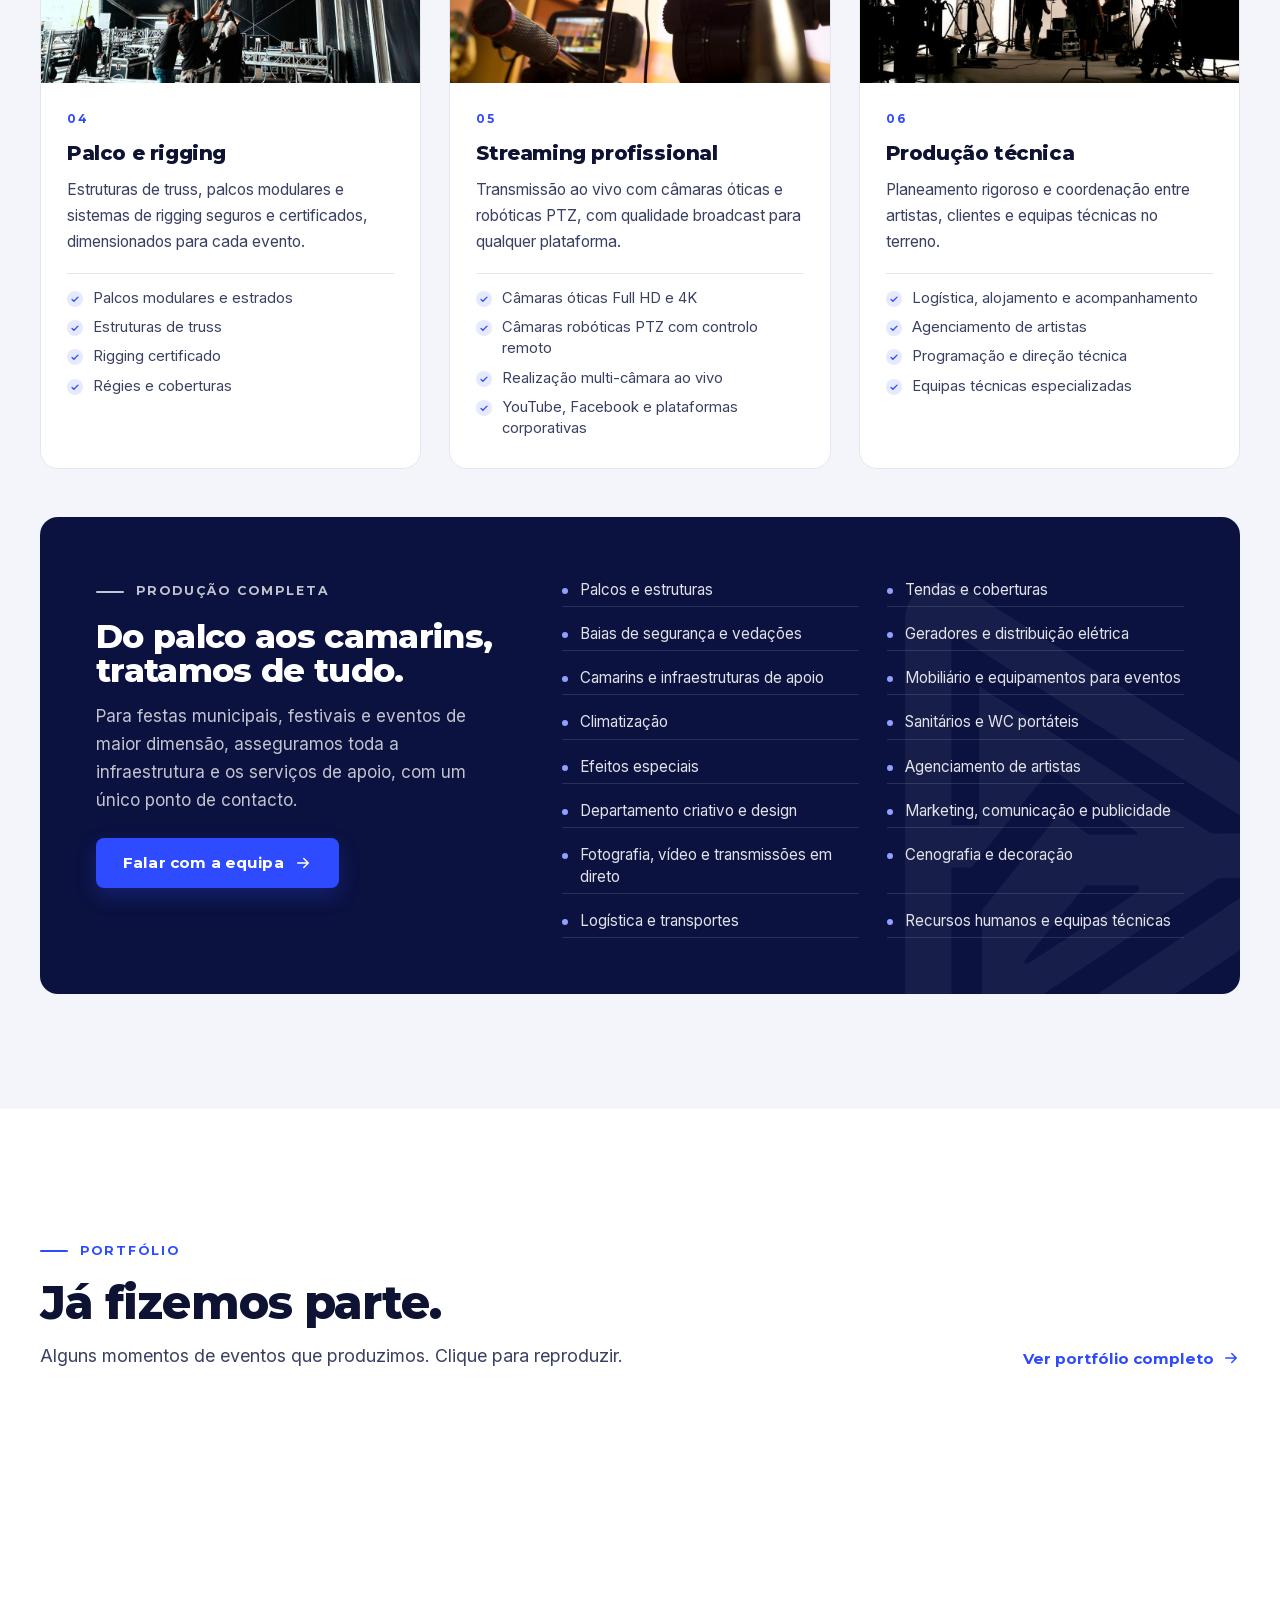
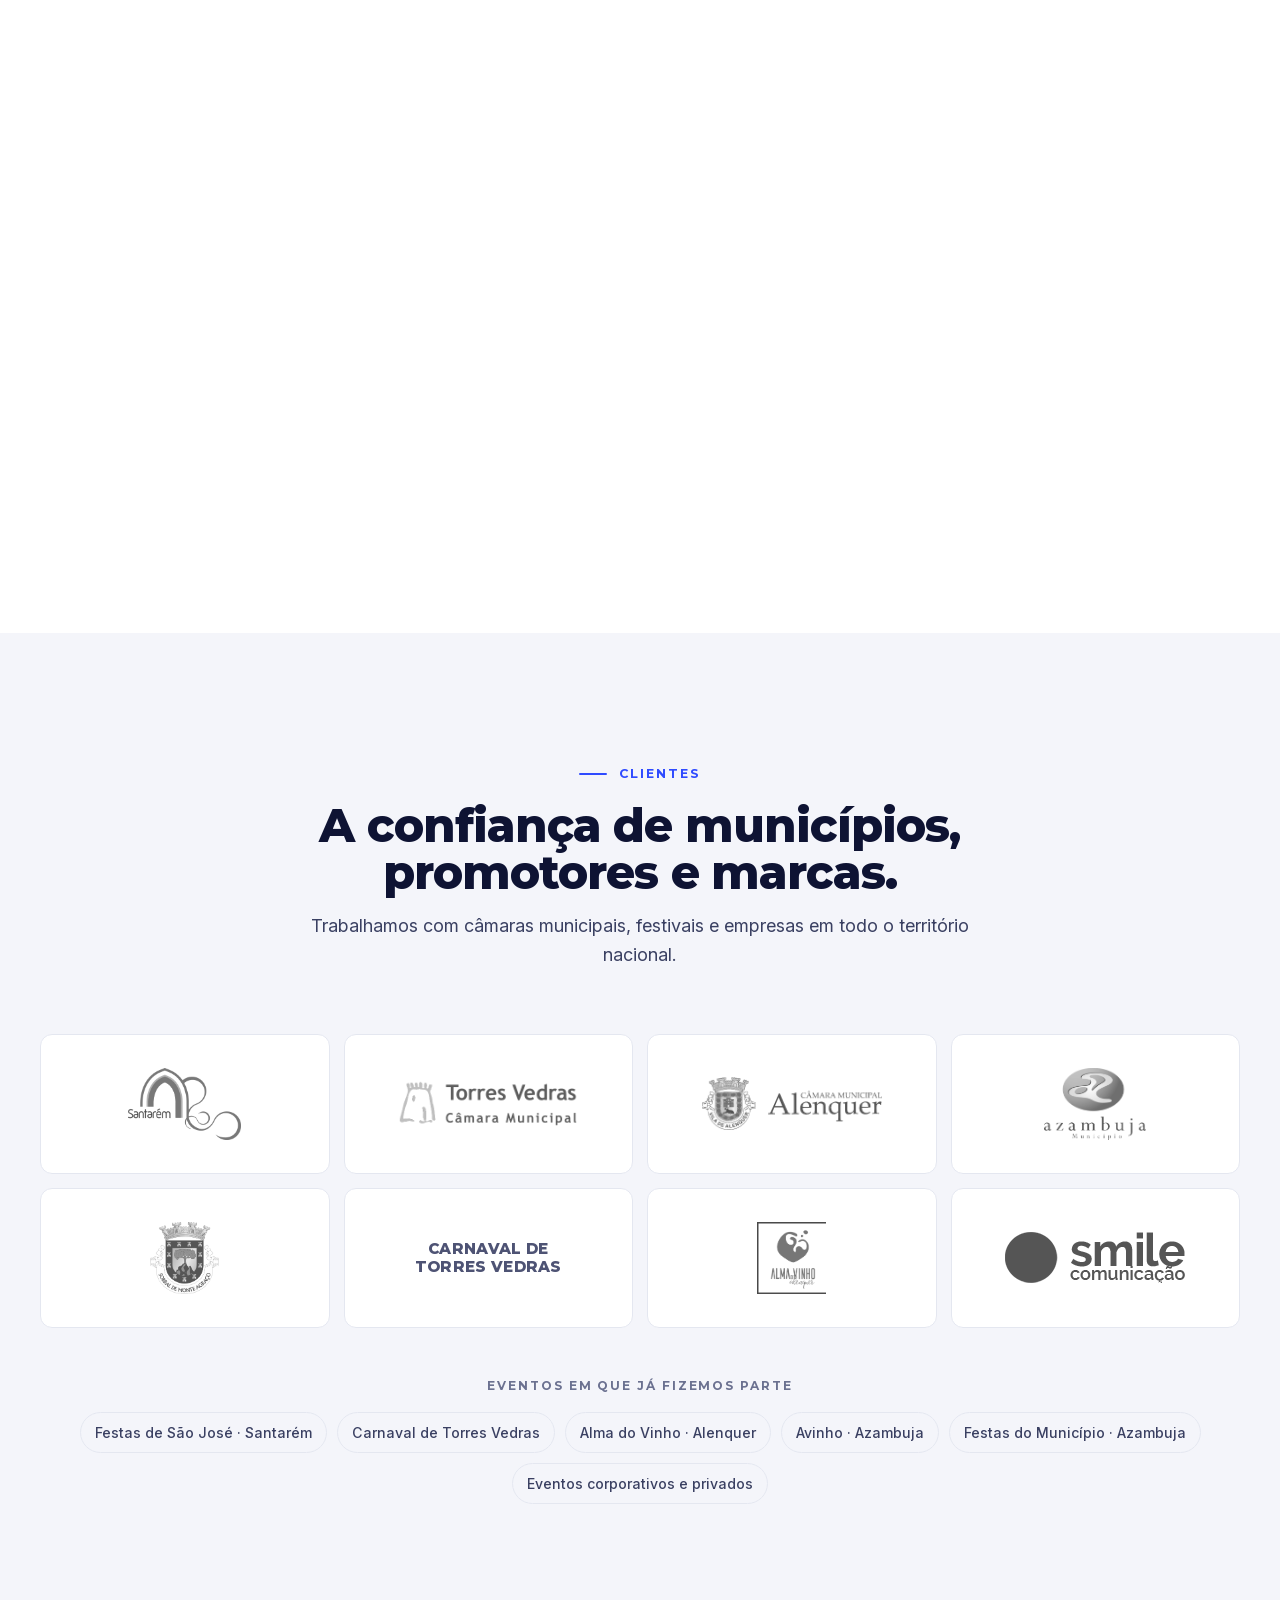
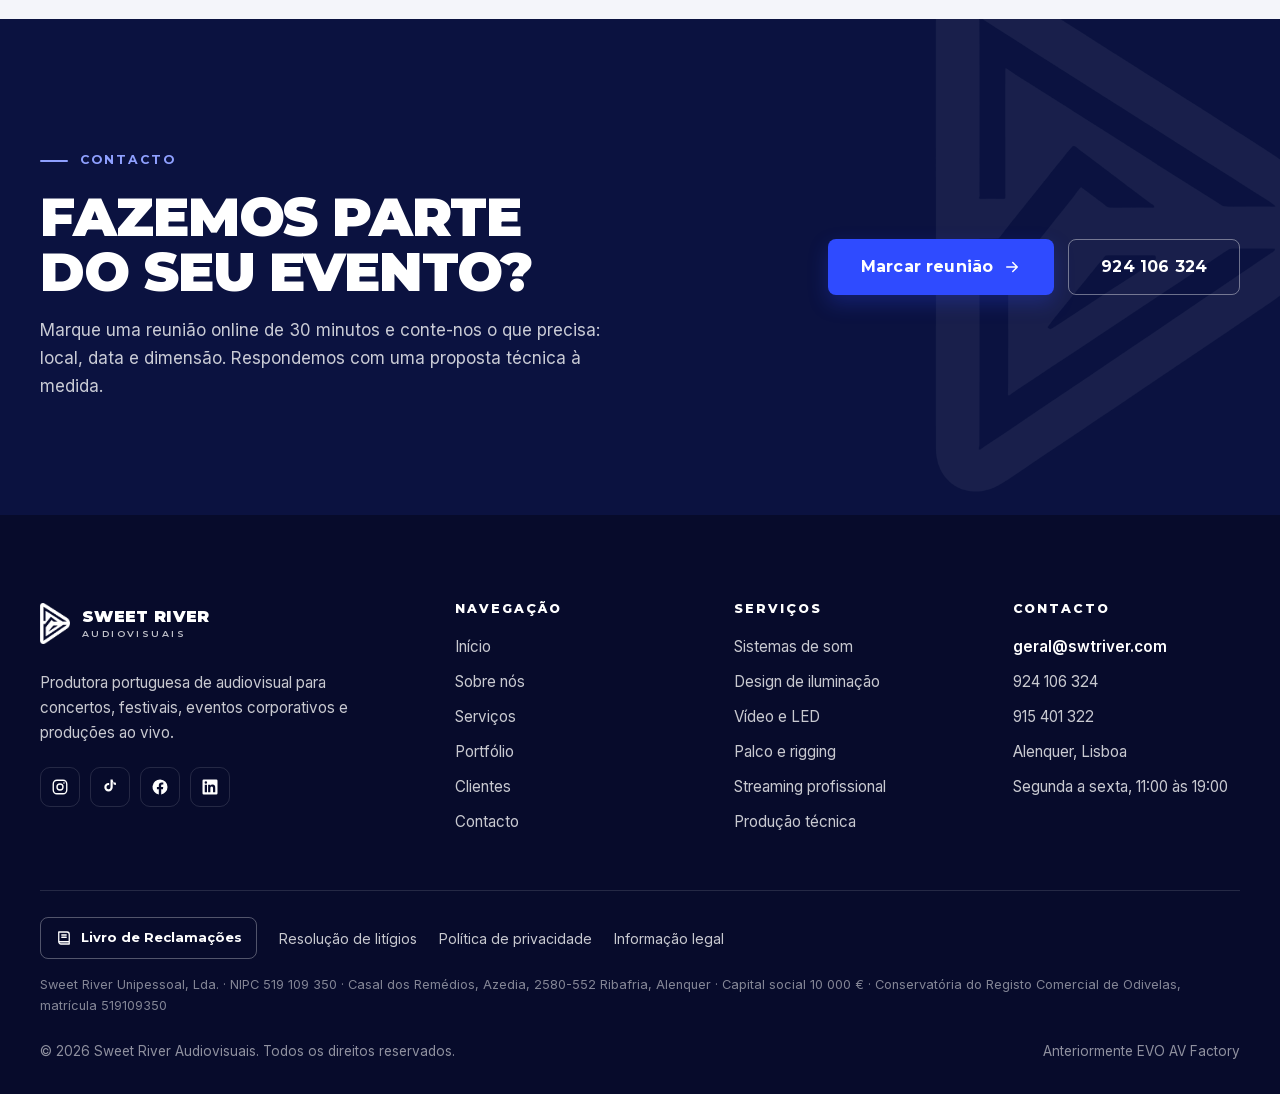
==== commit 0bcb8efc: "Menu: destaque da secção visível enquanto se percorre a página Co-Authored-By: Claude Fable 5.1 <nor" ====
--- a/index.html
+++ b/index.html
@@ -21,8 +21,8 @@
   <link rel="preconnect" href="https://res.cloudinary.com" />
   <link rel="preload" href="assets/fonts/montserrat-latin.woff2" as="font" type="font/woff2" crossorigin />
   <link rel="preload" href="assets/fonts/inter-latin.woff2" as="font" type="font/woff2" crossorigin />
-  <link rel="stylesheet" href="assets/css/fonts.css?v=20261106c" />
-  <link rel="stylesheet" href="assets/css/style.css?v=20261106c" />
+  <link rel="stylesheet" href="assets/css/fonts.css?v=20261106d" />
+  <link rel="stylesheet" href="assets/css/style.css?v=20261106d" />
   <script>document.documentElement.classList.add('js');</script>
   <script type="application/ld+json">
   {
@@ -403,6 +403,6 @@
     </div>
   </footer>
 
-  <script src="assets/js/main.js?v=20261106c" defer></script>
+  <script src="assets/js/main.js?v=20261106d" defer></script>
 </body>
 </html>
--- a/assets/css/style.css
+++ b/assets/css/style.css
@@ -140,7 +140,8 @@
 }
 .nav__links a:hover { opacity: 1; background: rgba(255, 255, 255, 0.1); }
 .nav.is-scrolled .nav__links a:hover { background: var(--bg-2); }
-.nav__links a[aria-current="page"] { opacity: 1; }
+.nav__links a:not(.nav__cta)[aria-current] { opacity: 1; background: rgba(255, 255, 255, 0.16); }
+.nav.is-scrolled .nav__links a:not(.nav__cta)[aria-current] { background: rgba(11, 18, 64, 0.08); }
 .nav__cta { margin-left: 10px; padding: 12px 20px; font-size: 0.88rem; }
 .nav.is-scrolled .nav__cta { box-shadow: none; }
 
@@ -175,7 +176,7 @@
   .nav__links li { border-top: 1px solid var(--line); }
   .nav__links a { display: block; padding: 15px 0; border-radius: 0; font-size: 1.02rem; font-weight: 600; letter-spacing: 0; opacity: 1; }
   .nav__links a:hover, .nav.is-scrolled .nav__links a:hover { background: transparent; color: var(--blue); }
-  .nav__links a[aria-current="page"] { color: var(--blue); }
+  .nav__links a:not(.nav__cta)[aria-current], .nav.is-scrolled .nav__links a:not(.nav__cta)[aria-current] { background: transparent; color: var(--blue); }
   .nav__links li:last-child { padding-top: 16px; }
   .nav__links .nav__cta { display: flex; justify-content: center; width: 100%; margin: 0; padding: 15px 20px; font-size: 0.95rem; border-radius: 12px; box-shadow: none; }
   .nav__links .nav__cta[aria-current="page"] { color: #fff; }
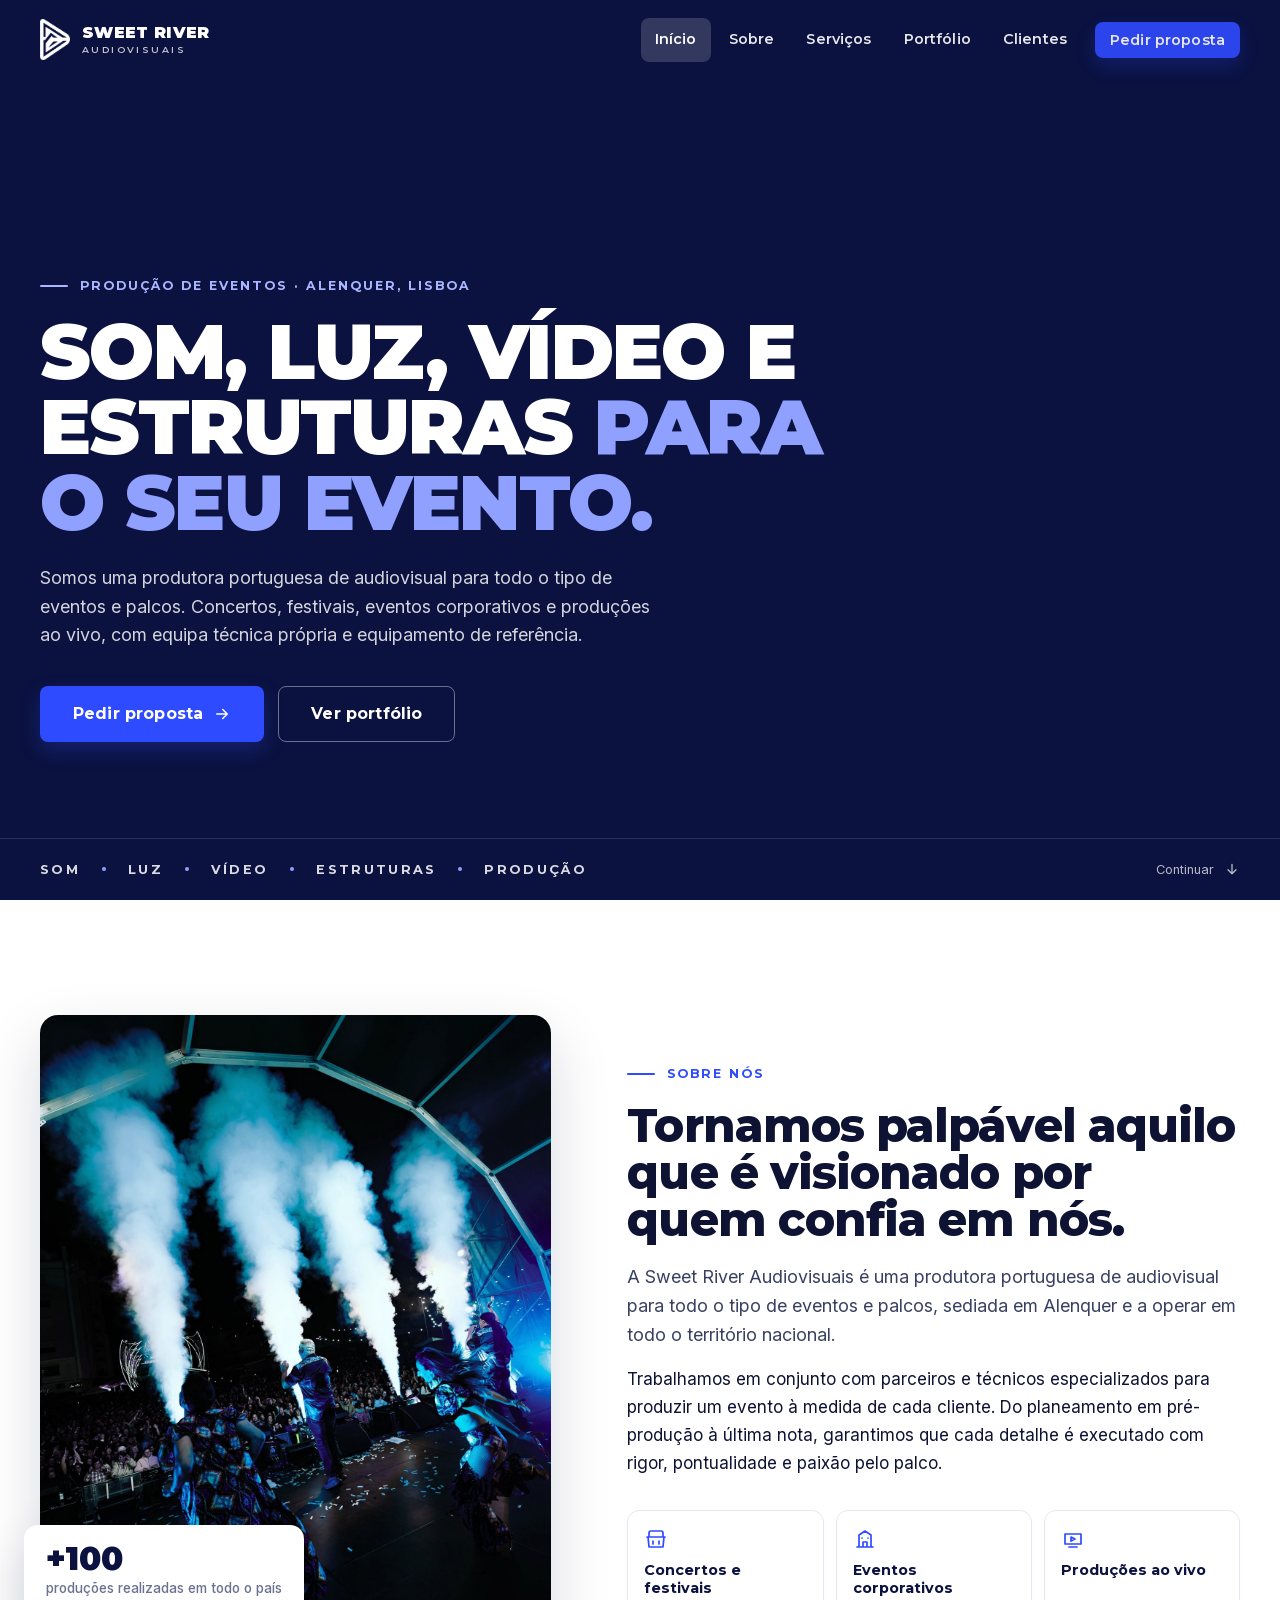
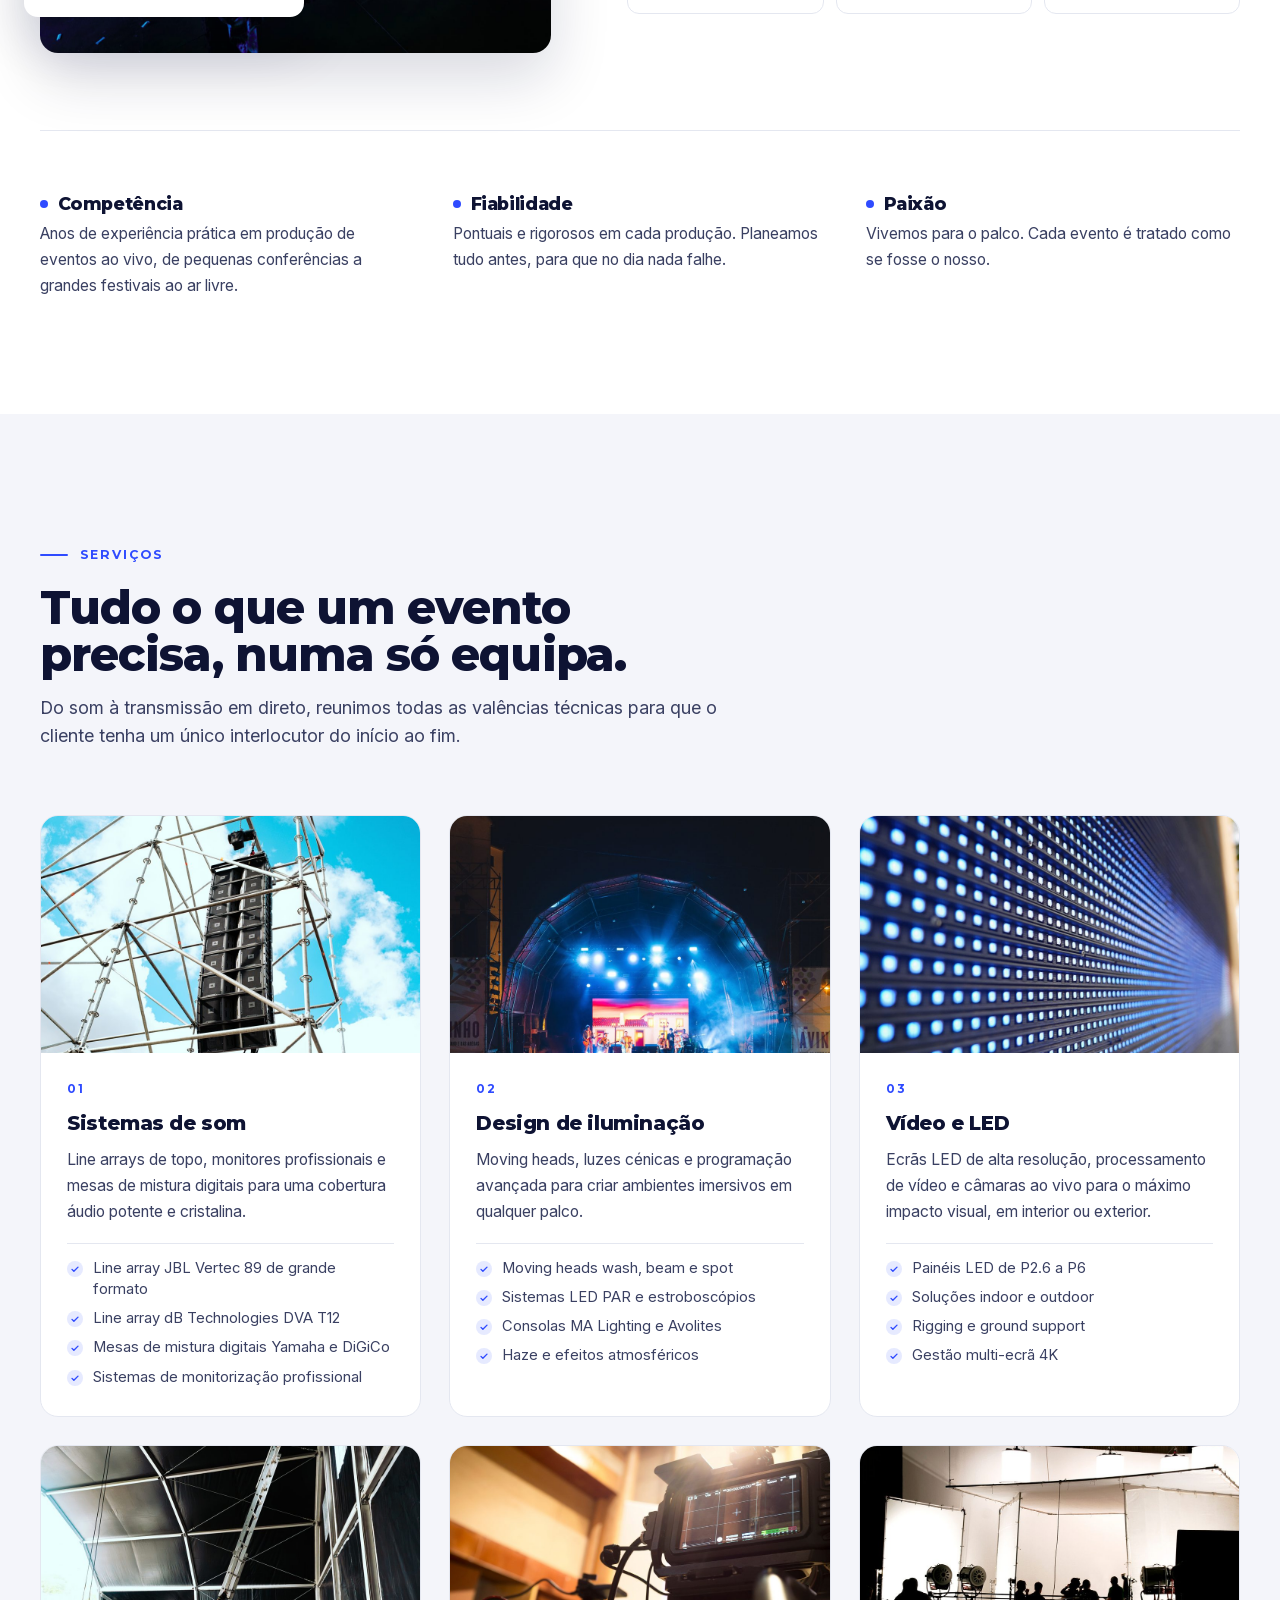
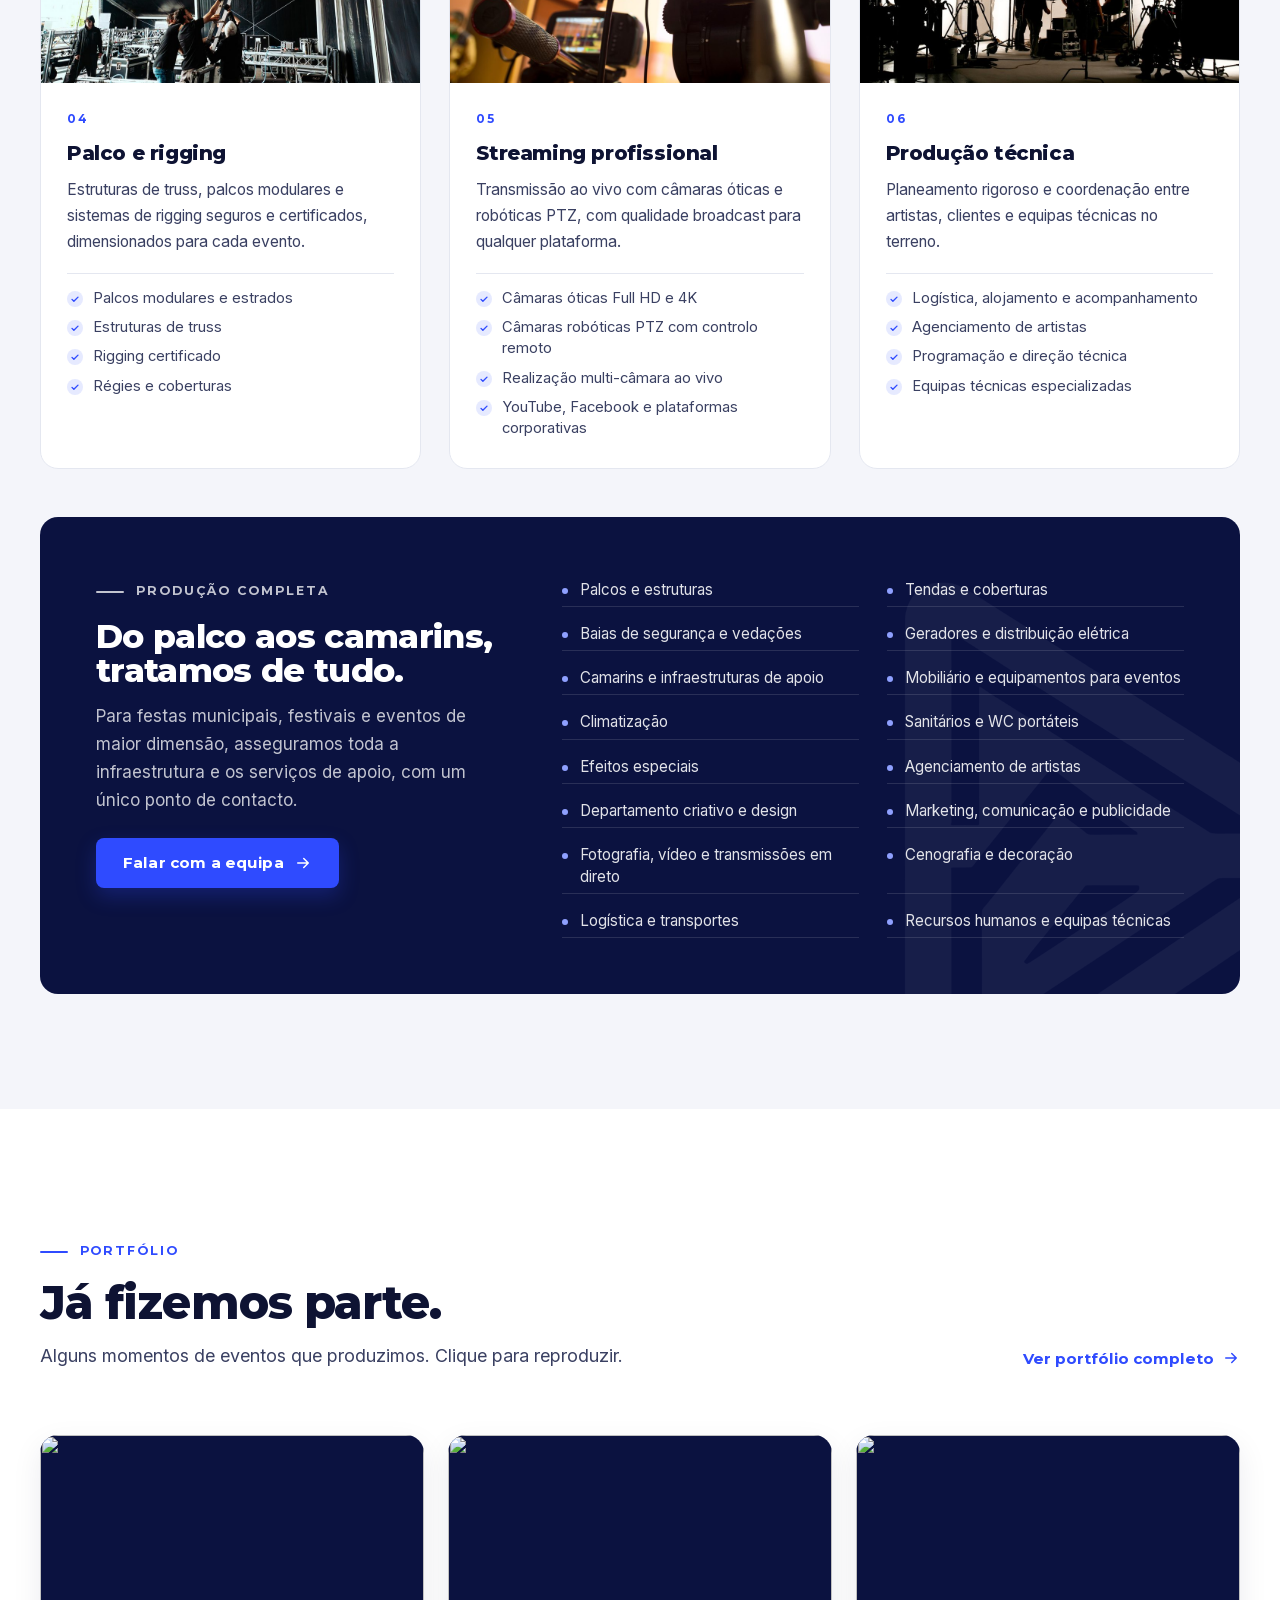
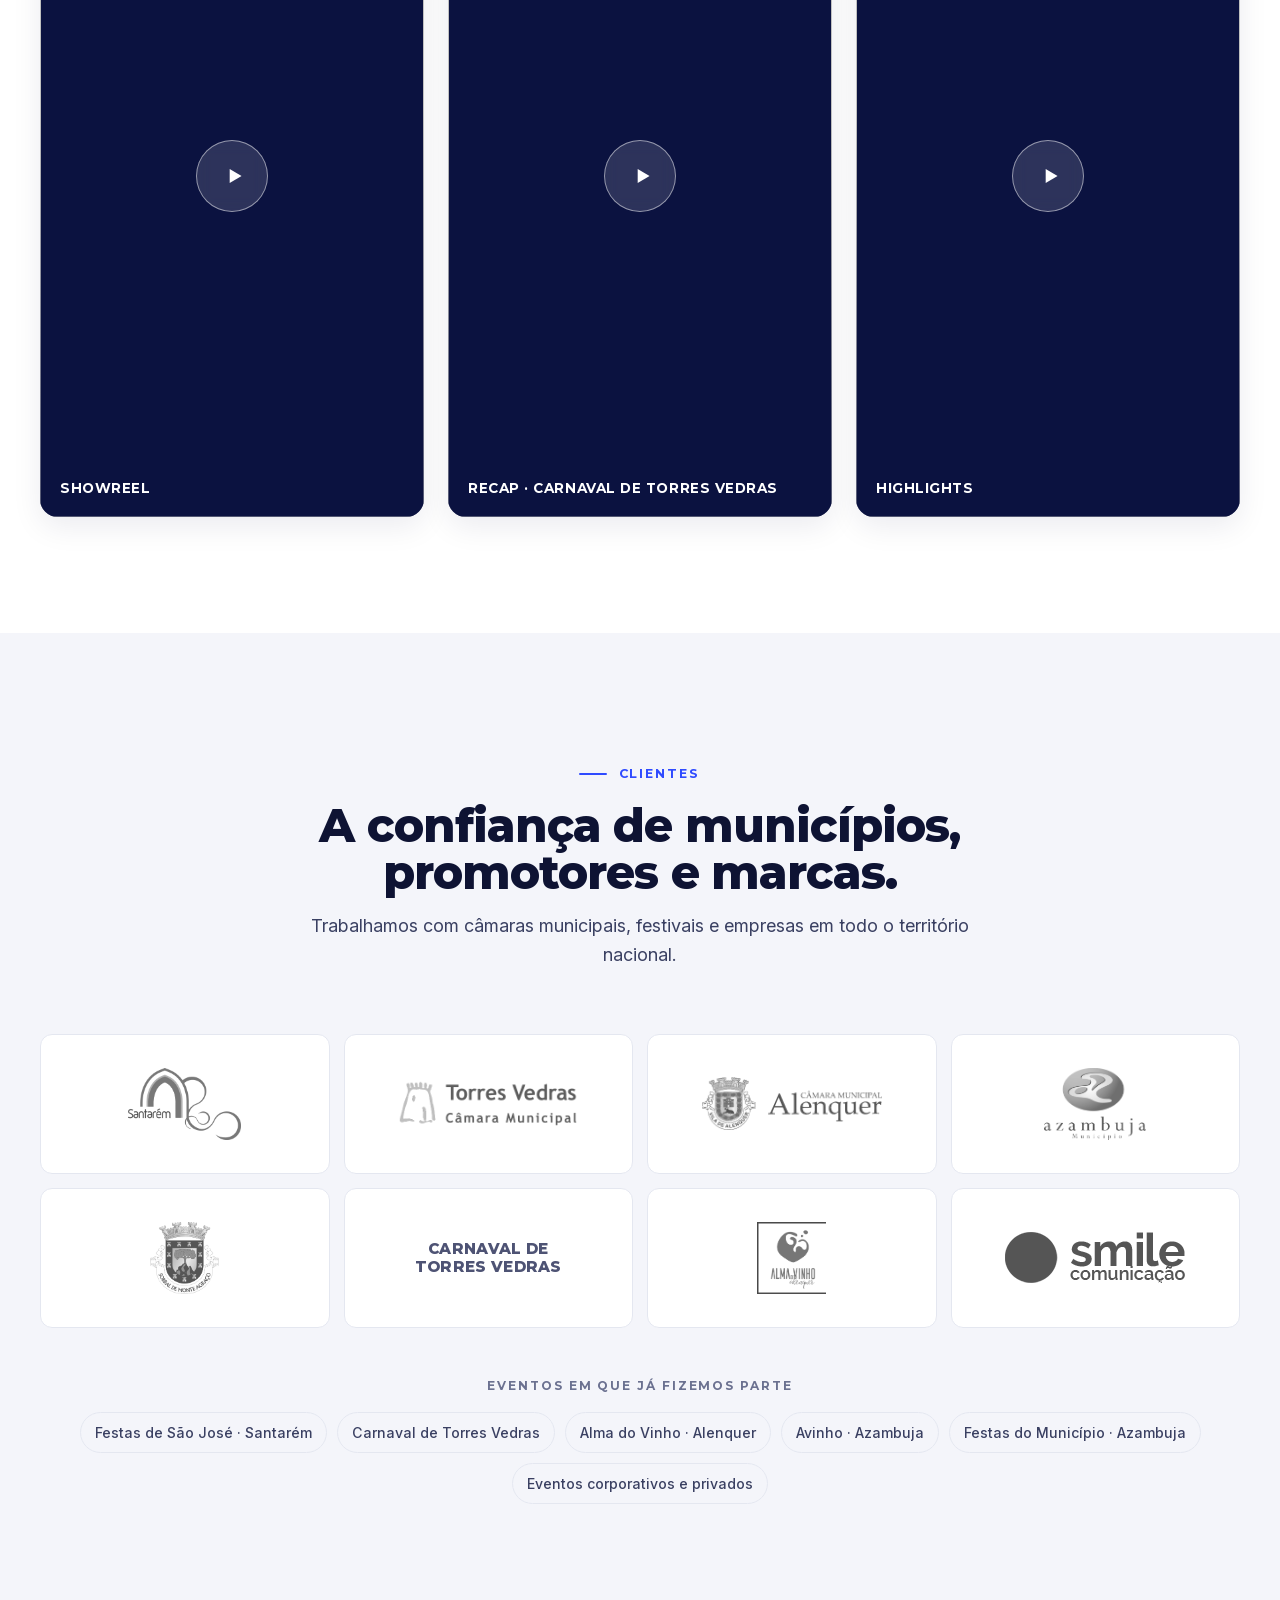
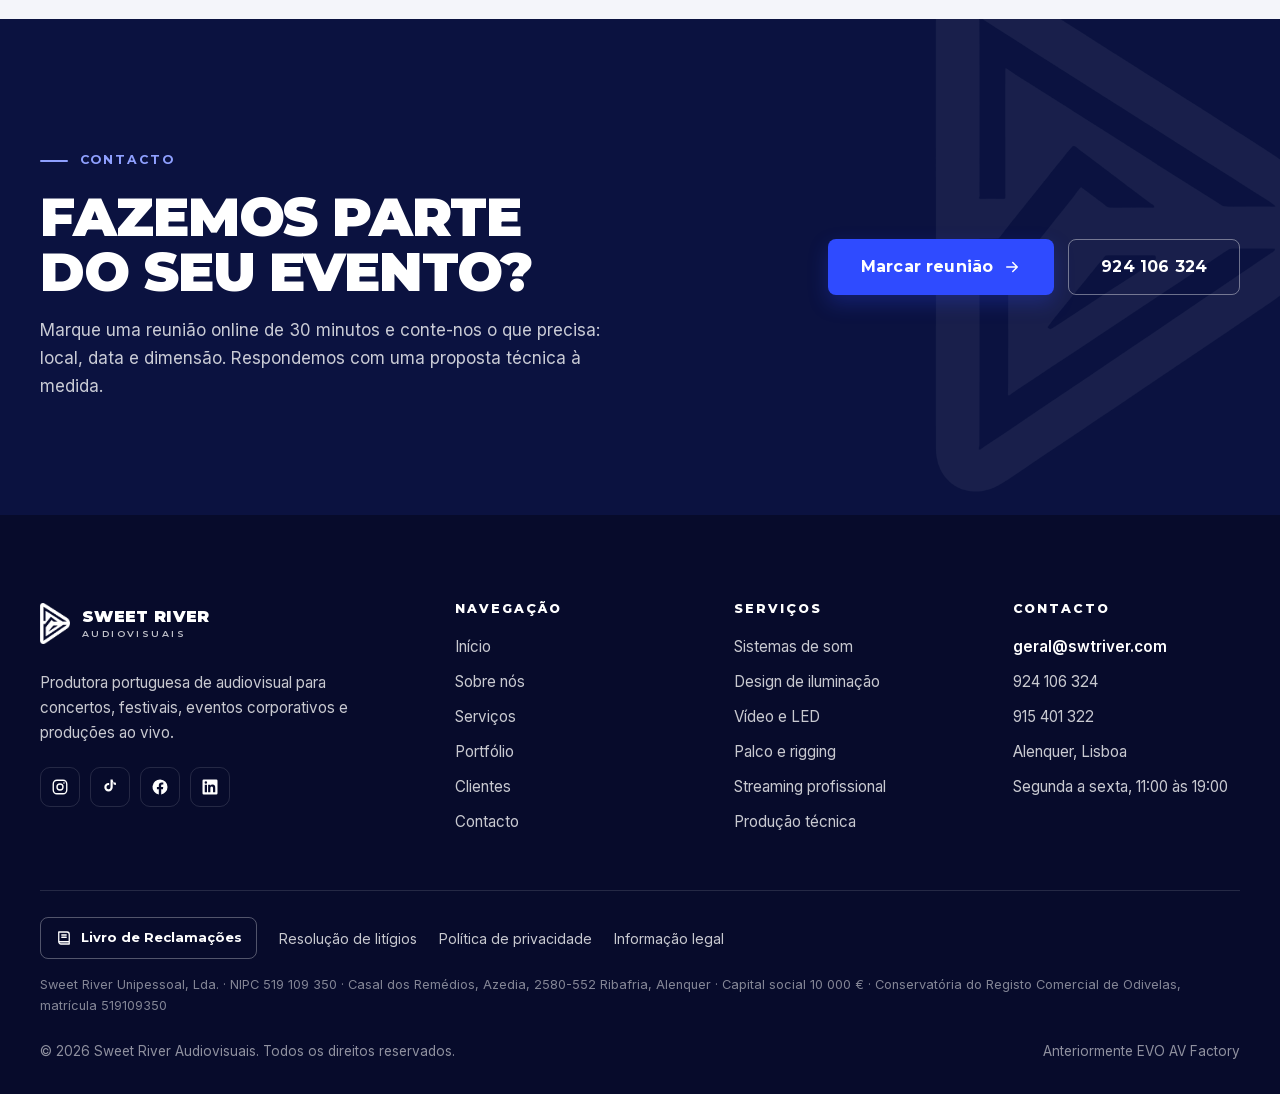
==== commit 49f15e15: "Topo no telemóvel: imagem fixa sem marca de água, véu mais escuro, sem barra de tags; vídeo só em ec" ====
--- a/index.html
+++ b/index.html
@@ -21,8 +21,8 @@
   <link rel="preconnect" href="https://res.cloudinary.com" />
   <link rel="preload" href="assets/fonts/montserrat-latin.woff2" as="font" type="font/woff2" crossorigin />
   <link rel="preload" href="assets/fonts/inter-latin.woff2" as="font" type="font/woff2" crossorigin />
-  <link rel="stylesheet" href="assets/css/fonts.css?v=20261106d" />
-  <link rel="stylesheet" href="assets/css/style.css?v=20261106d" />
+  <link rel="stylesheet" href="assets/css/fonts.css?v=20261106e" />
+  <link rel="stylesheet" href="assets/css/style.css?v=20261106e" />
   <script>document.documentElement.classList.add('js');</script>
   <script type="application/ld+json">
   {
@@ -72,9 +72,9 @@
     <!-- ============ HERO ============ -->
     <section class="hero" id="inicio">
       <div class="hero__media" aria-hidden="true">
-        <video autoplay muted loop playsinline preload="metadata"
-          poster="https://res.cloudinary.com/dyjxruqsq/video/upload/so_1,w_1600,q_auto,f_jpg/v1777852514/evoav_horizontal_gugywz.jpg"
-          src="https://res.cloudinary.com/dyjxruqsq/video/upload/q_auto/f_auto/v1777852514/evoav_horizontal_gugywz.mp4"></video>
+        <video muted loop playsinline preload="none"
+          data-poster="https://res.cloudinary.com/dyjxruqsq/video/upload/so_20,w_1600,q_auto,f_jpg/v1777852514/evoav_horizontal_gugywz.jpg"
+          data-src="https://res.cloudinary.com/dyjxruqsq/video/upload/q_auto/f_auto/v1777852514/evoav_horizontal_gugywz.mp4"></video>
       </div>
       <div class="hero__overlay" aria-hidden="true"></div>
       <div class="hero__inner">
@@ -403,6 +403,6 @@
     </div>
   </footer>
 
-  <script src="assets/js/main.js?v=20261106d" defer></script>
+  <script src="assets/js/main.js?v=20261106e" defer></script>
 </body>
 </html>
--- a/assets/css/style.css
+++ b/assets/css/style.css
@@ -195,6 +195,12 @@
     linear-gradient(180deg, rgba(11, 18, 64, 0.55) 0%, rgba(11, 18, 64, 0.25) 40%, rgba(11, 18, 64, 0.85) 100%),
     linear-gradient(90deg, rgba(11, 18, 64, 0.45) 0%, rgba(11, 18, 64, 0) 60%);
 }
+/* Telemóvel: imagem fixa em vez de vídeo (sem marca de água, sem descarregar 15 MB) e véu mais escuro para o texto respirar */
+@media (max-width: 760px) {
+  .hero__media video { display: none; }
+  .hero__media { background: var(--navy) url('https://res.cloudinary.com/dyjxruqsq/video/upload/so_20,w_900,h_1600,c_fill,g_auto,q_auto,f_jpg/v1777852514/evoav_horizontal_gugywz.jpg') center / cover no-repeat; }
+  .hero__overlay { background: linear-gradient(180deg, rgba(11, 18, 64, 0.62) 0%, rgba(11, 18, 64, 0.66) 45%, rgba(11, 18, 64, 0.94) 100%); }
+}
 .hero__inner { padding: 160px 0 0; width: 100%; }
 .hero__content { max-width: 860px; padding-bottom: clamp(56px, 8vw, 96px); }
 .hero__content .eyebrow { color: #aab6ff; }
@@ -477,11 +483,14 @@
 }
 @media (max-width: 640px) {
   body { font-size: 16px; }
-  .hero__inner { padding-top: 120px; }
-  .hero__bar .container { justify-content: center; }
-  .hero__scroll { display: none; }
-  .hero__tags { justify-content: center; gap: 8px 16px; }
-  .hero__tags li { gap: 16px; }
+  .hero__inner { padding-top: 112px; }
+  .hero__bar { display: none; }
+  .hero__content { padding-bottom: 48px; }
+  .hero__content .eyebrow { font-size: 0.66rem; letter-spacing: 0.14em; margin-bottom: 14px; }
+  .hero__content .eyebrow::before { display: none; }
+  .hero__title { font-size: 2.35rem; margin-bottom: 18px; }
+  .hero__lead { font-size: 0.98rem; line-height: 1.55; margin-bottom: 28px; }
+  .hero__actions { gap: 10px; }
   .hero__actions .btn { width: 100%; }
   .services { grid-template-columns: 1fr; }
   .pillars { grid-template-columns: 1fr; }
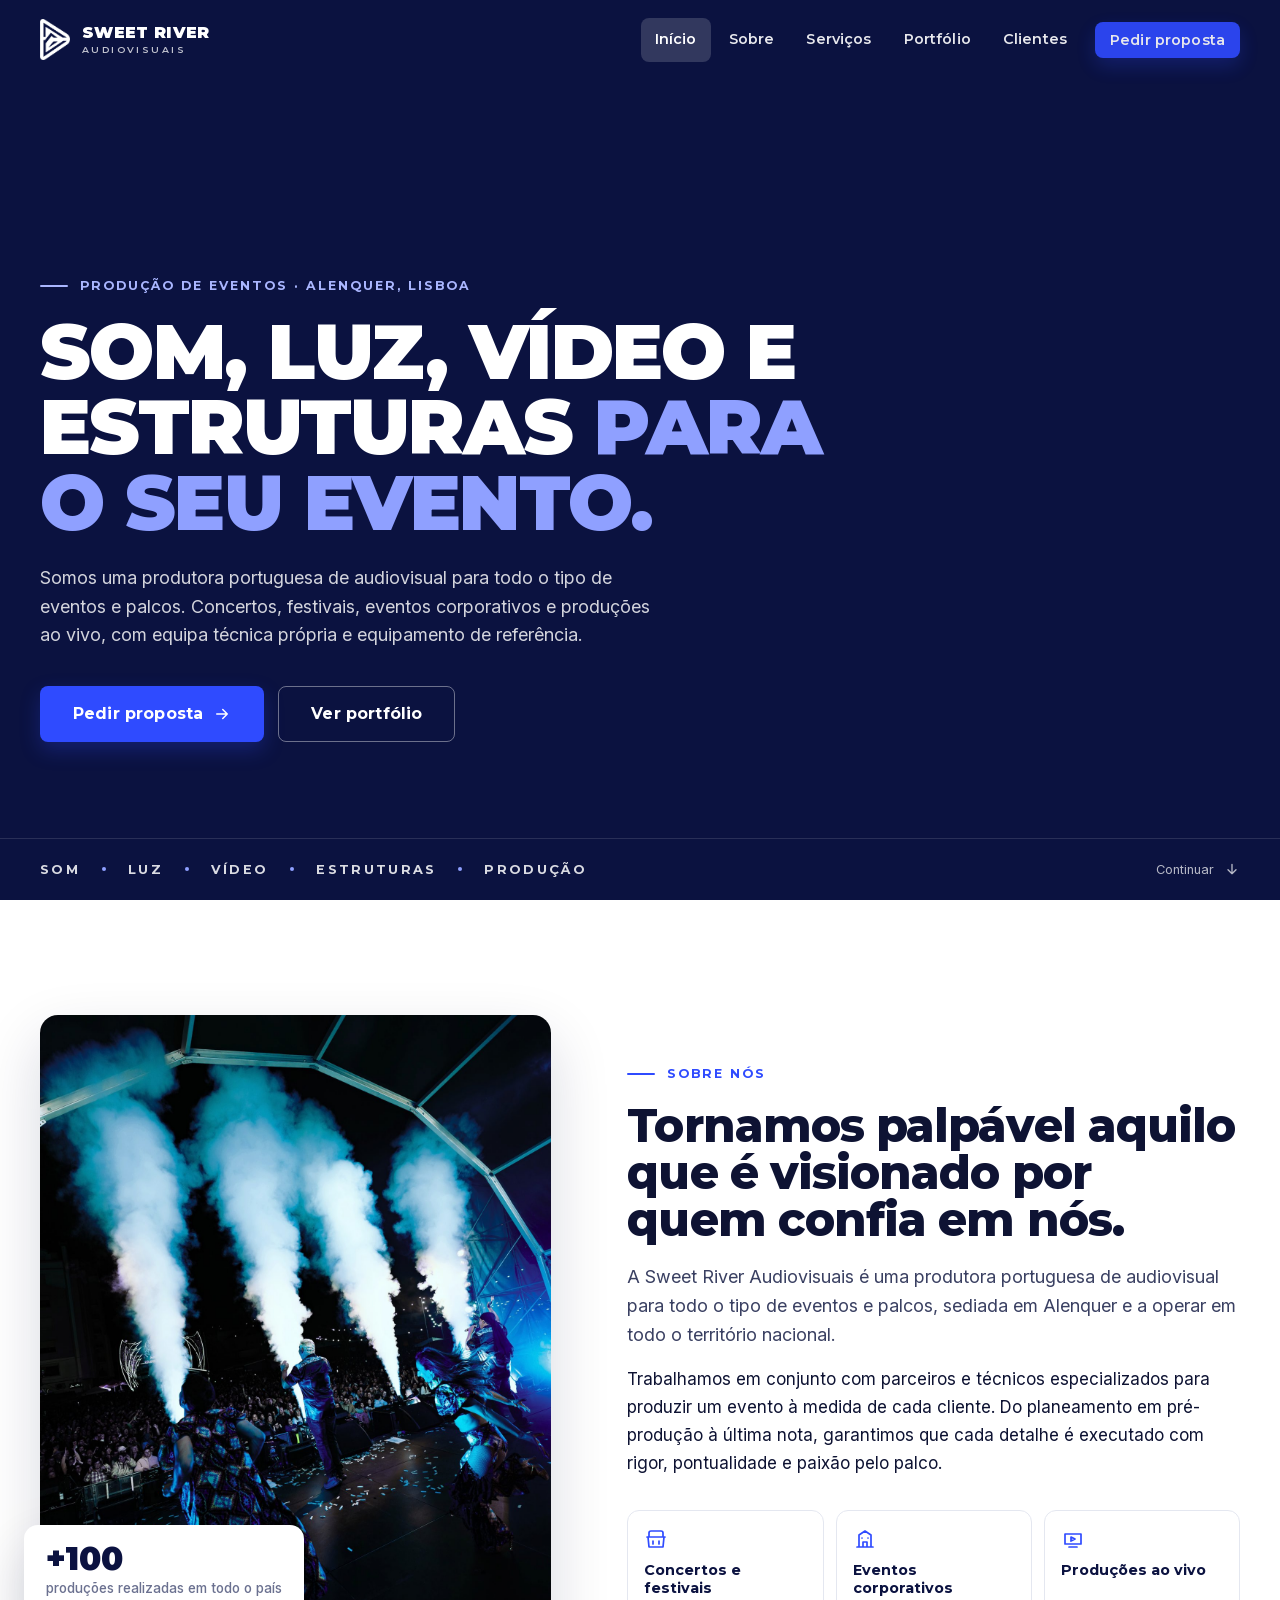
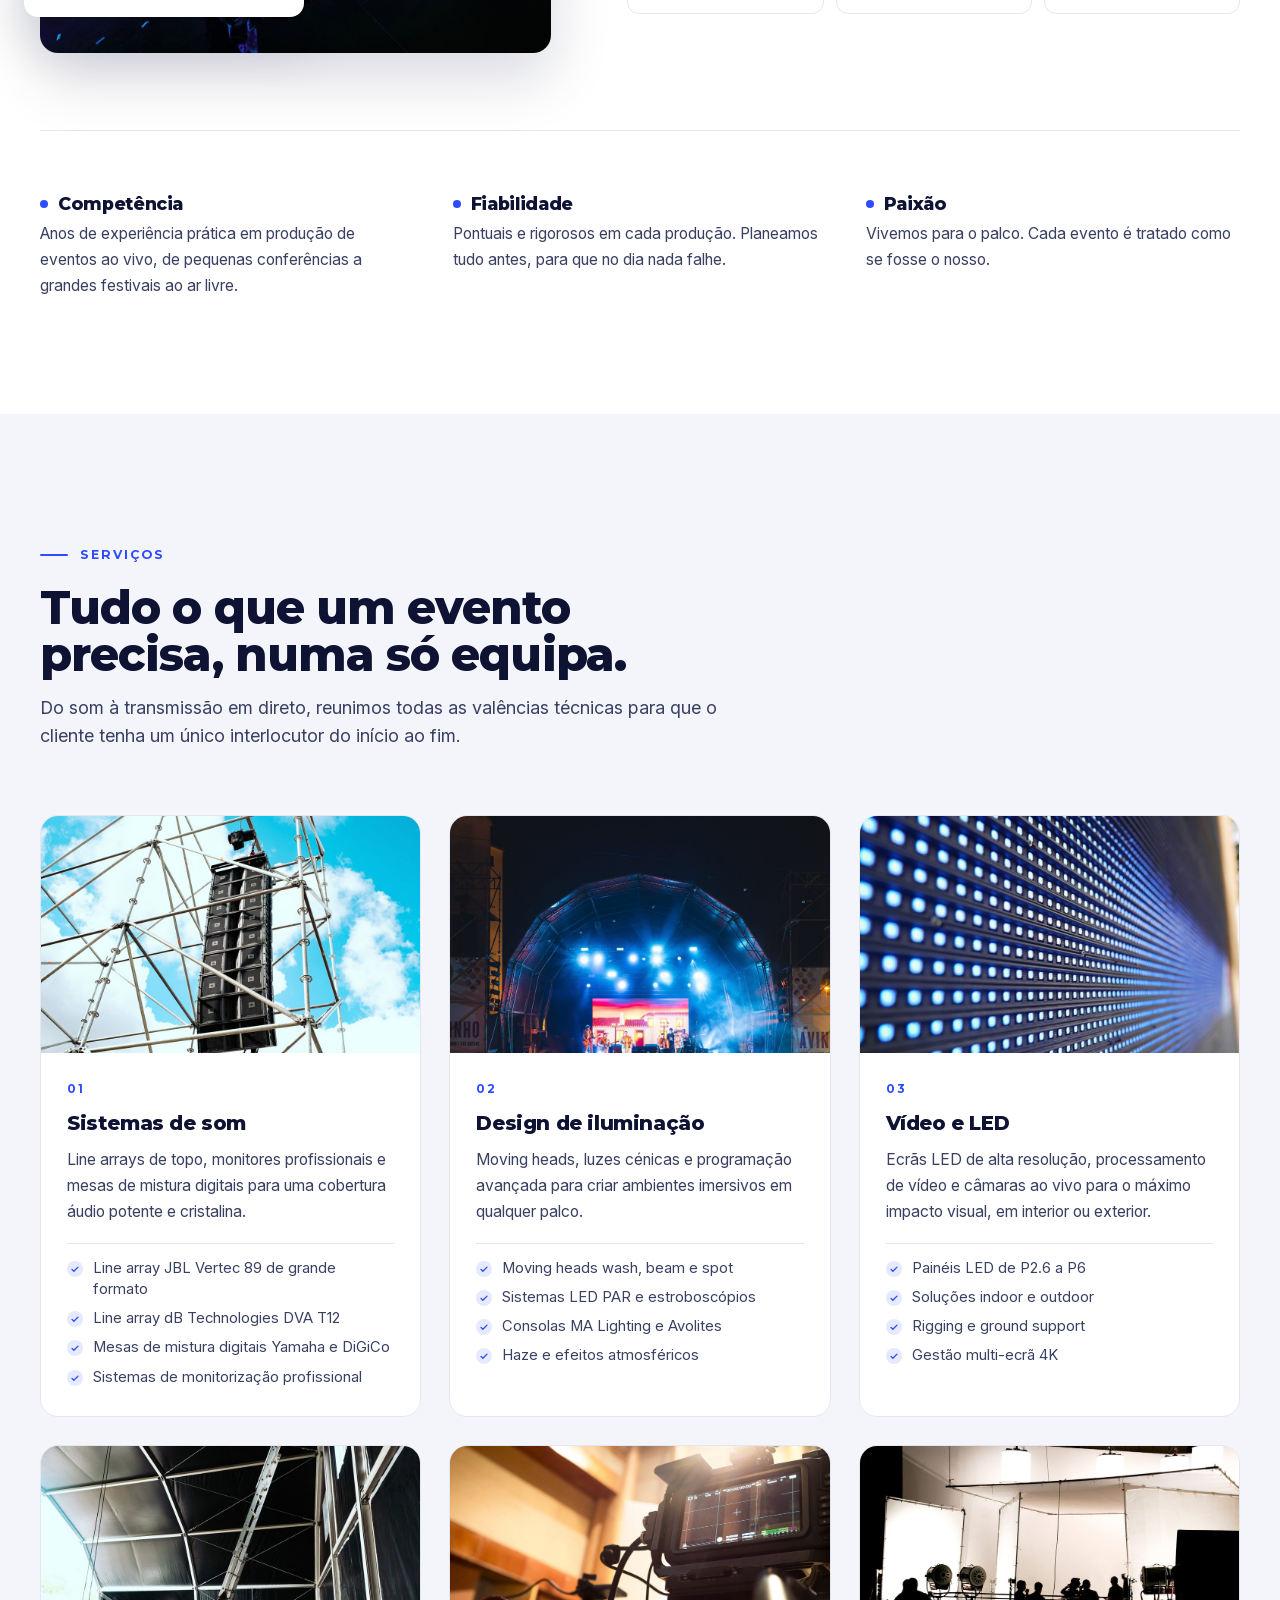
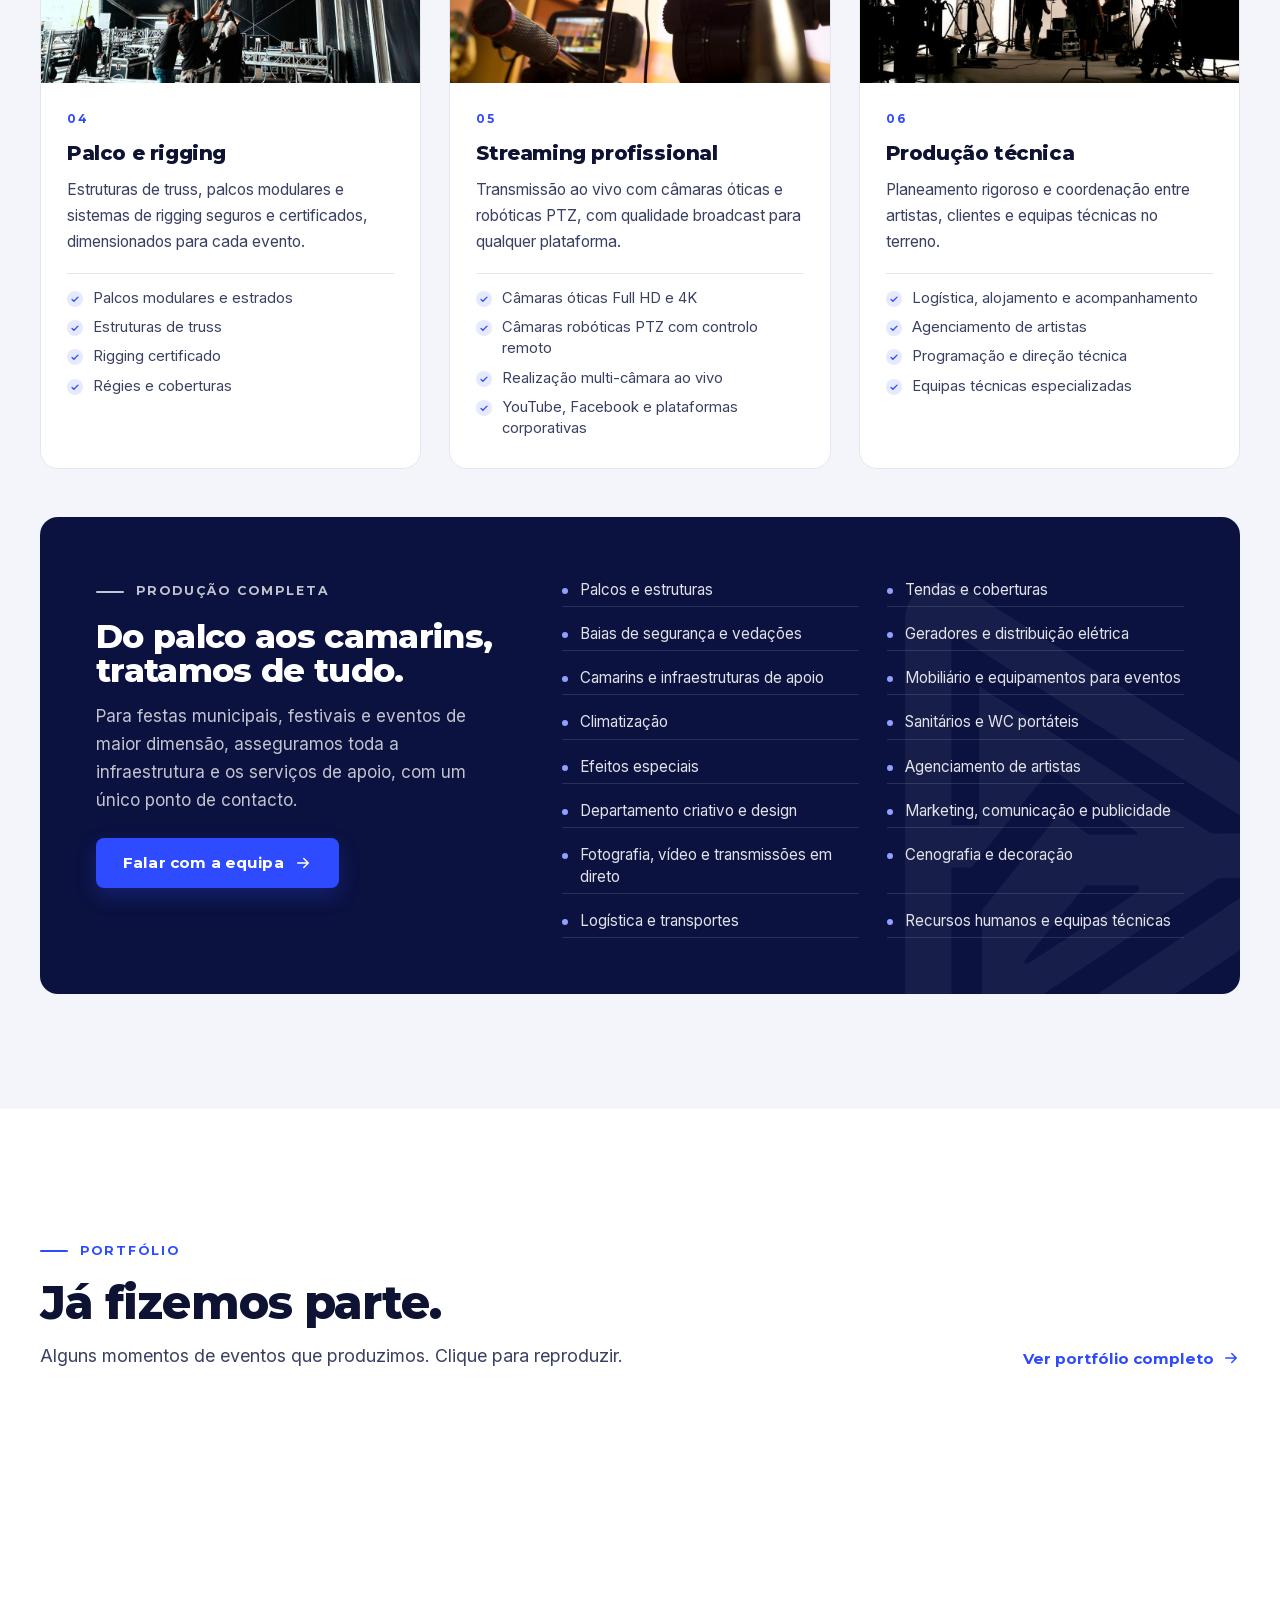
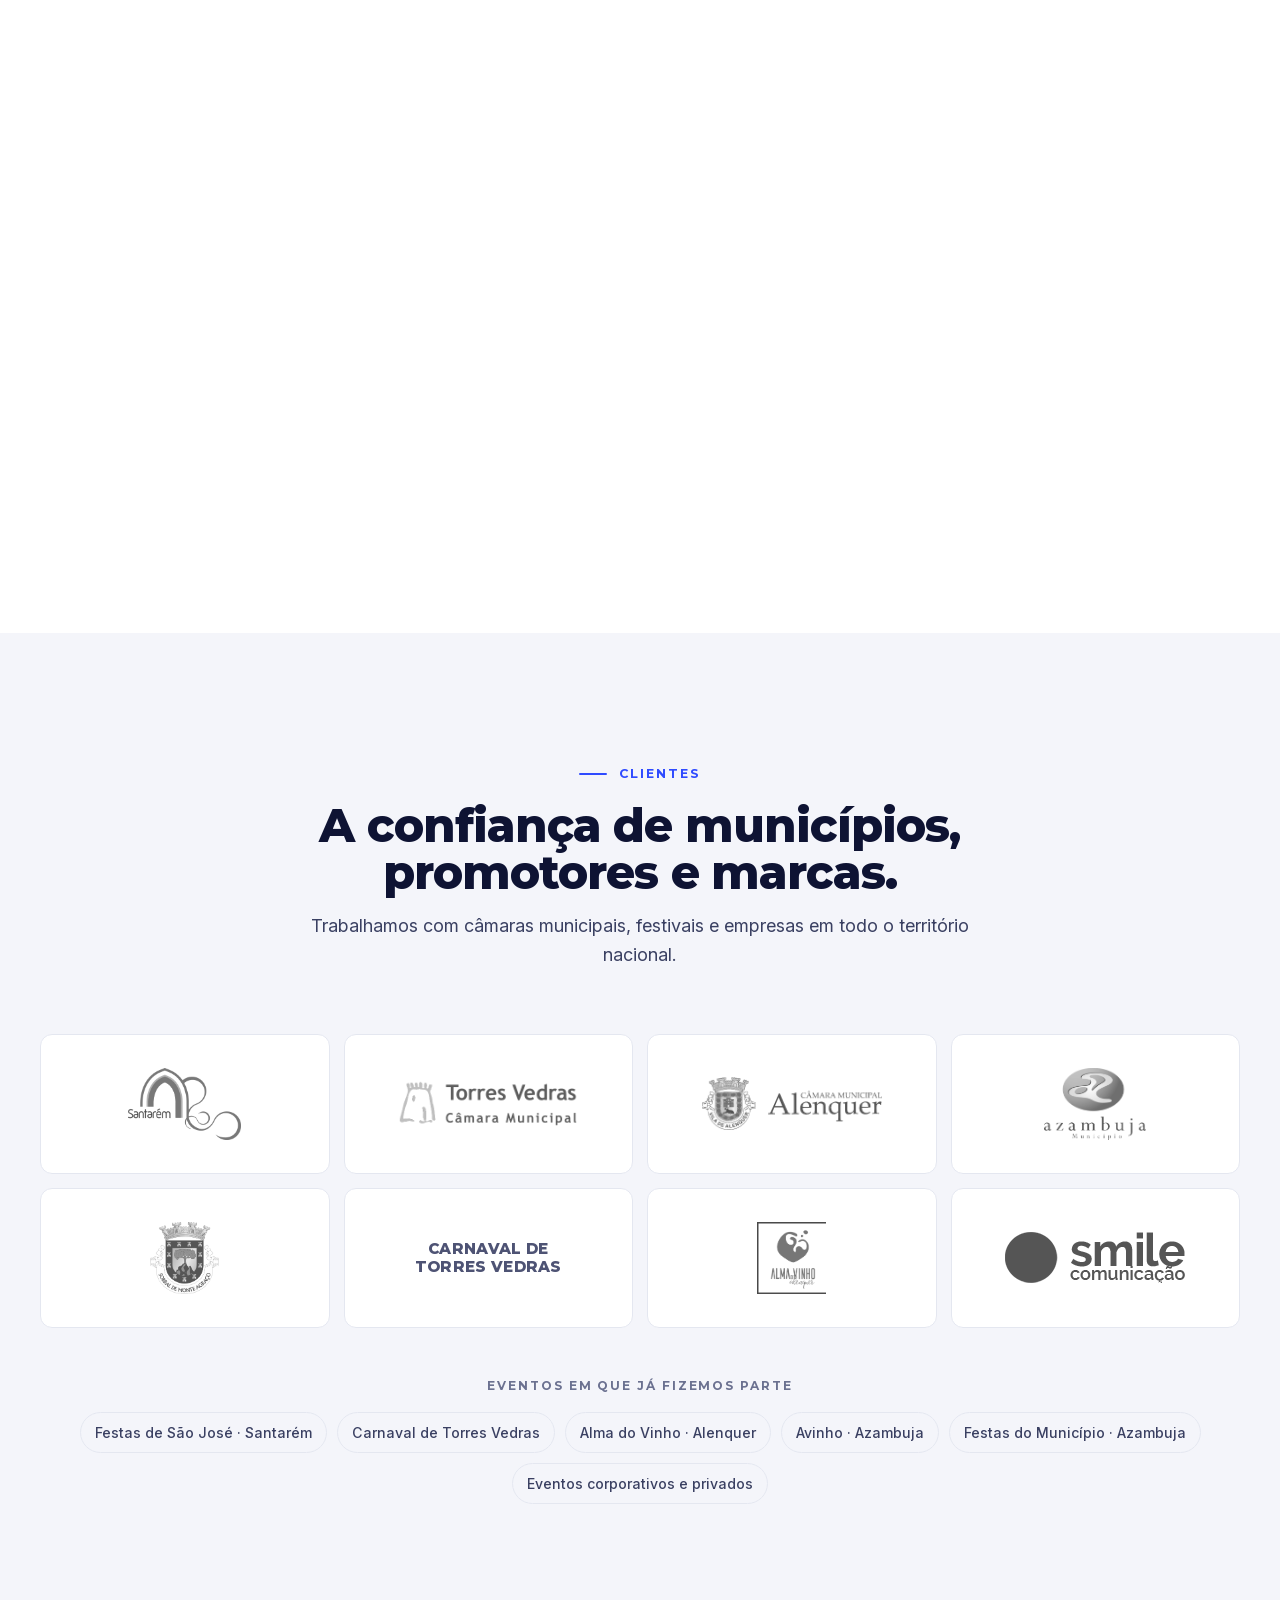
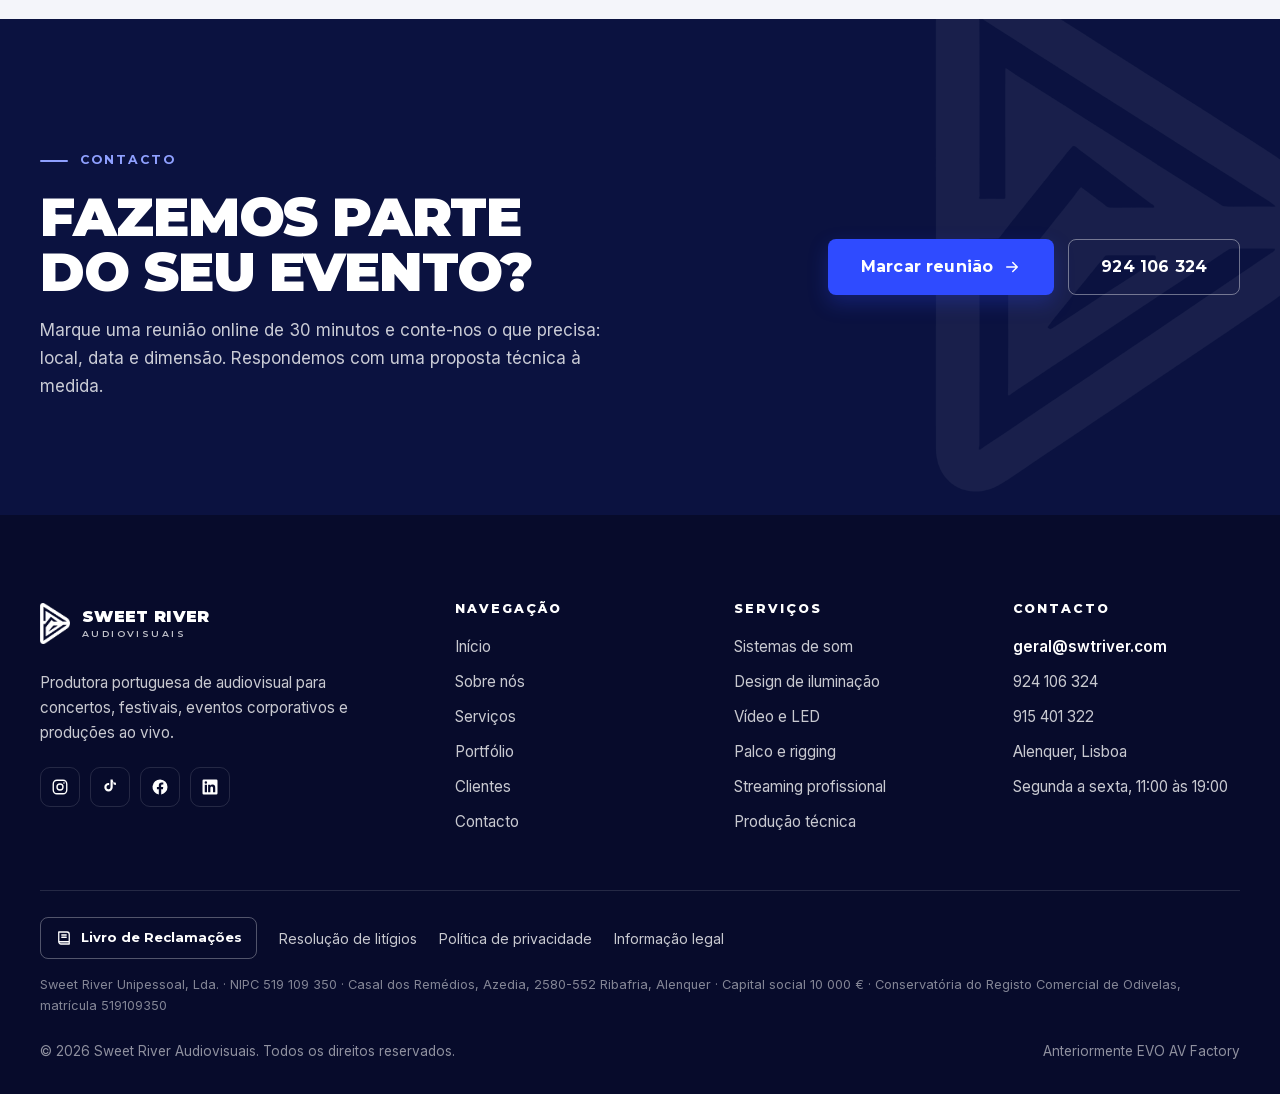
==== commit 8d13d41b: "Topo: vídeo a tocar também no telemóvel (versão leve, sem os 2 s da marca de água) e texto curto na " ====
--- a/index.html
+++ b/index.html
@@ -21,8 +21,8 @@
   <link rel="preconnect" href="https://res.cloudinary.com" />
   <link rel="preload" href="assets/fonts/montserrat-latin.woff2" as="font" type="font/woff2" crossorigin />
   <link rel="preload" href="assets/fonts/inter-latin.woff2" as="font" type="font/woff2" crossorigin />
-  <link rel="stylesheet" href="assets/css/fonts.css?v=20261106e" />
-  <link rel="stylesheet" href="assets/css/style.css?v=20261106e" />
+  <link rel="stylesheet" href="assets/css/fonts.css?v=20261106f" />
+  <link rel="stylesheet" href="assets/css/style.css?v=20261106f" />
   <script>document.documentElement.classList.add('js');</script>
   <script type="application/ld+json">
   {
@@ -74,7 +74,9 @@
       <div class="hero__media" aria-hidden="true">
         <video muted loop playsinline preload="none"
           data-poster="https://res.cloudinary.com/dyjxruqsq/video/upload/so_20,w_1600,q_auto,f_jpg/v1777852514/evoav_horizontal_gugywz.jpg"
-          data-src="https://res.cloudinary.com/dyjxruqsq/video/upload/q_auto/f_auto/v1777852514/evoav_horizontal_gugywz.mp4"></video>
+          data-poster-mobile="https://res.cloudinary.com/dyjxruqsq/video/upload/so_20,w_900,h_1600,c_fill,g_auto,q_auto,f_jpg/v1777852514/evoav_horizontal_gugywz.jpg"
+          data-src="https://res.cloudinary.com/dyjxruqsq/video/upload/so_2,q_auto/f_auto/v1777852514/evoav_horizontal_gugywz.mp4"
+          data-src-mobile="https://res.cloudinary.com/dyjxruqsq/video/upload/so_2,w_720,q_auto/f_auto/v1777852514/evoav_horizontal_gugywz.mp4"></video>
       </div>
       <div class="hero__overlay" aria-hidden="true"></div>
       <div class="hero__inner">
@@ -83,6 +85,7 @@
             <p class="eyebrow" data-reveal>Produção de eventos · Alenquer, Lisboa</p>
             <h1 class="h-display hero__title" data-reveal style="--d:.08s">Som, luz, vídeo e estruturas <em>para o seu evento.</em></h1>
             <p class="lead hero__lead" data-reveal style="--d:.16s">Somos uma produtora portuguesa de audiovisual para todo o tipo de eventos e palcos. Concertos, festivais, eventos corporativos e produções ao vivo, com equipa técnica própria e equipamento de referência.</p>
+            <p class="lead hero__lead hero__lead--short" data-reveal style="--d:.16s">Produção audiovisual para concertos, festivais e eventos corporativos, com equipa e equipamento próprios.</p>
             <div class="hero__actions" data-reveal style="--d:.24s">
               <a class="btn btn--primary btn--lg" href="contacto.html">Pedir proposta <svg viewBox="0 0 24 24" fill="none" aria-hidden="true"><path d="M5 12h14M13 6l6 6-6 6" stroke="currentColor" stroke-width="2" stroke-linecap="round" stroke-linejoin="round"/></svg></a>
               <a class="btn btn--ghost btn--lg" href="portfolio.html">Ver portfólio</a>
@@ -403,6 +406,6 @@
     </div>
   </footer>
 
-  <script src="assets/js/main.js?v=20261106e" defer></script>
+  <script src="assets/js/main.js?v=20261106f" defer></script>
 </body>
 </html>
--- a/assets/css/style.css
+++ b/assets/css/style.css
@@ -195,11 +195,9 @@
     linear-gradient(180deg, rgba(11, 18, 64, 0.55) 0%, rgba(11, 18, 64, 0.25) 40%, rgba(11, 18, 64, 0.85) 100%),
     linear-gradient(90deg, rgba(11, 18, 64, 0.45) 0%, rgba(11, 18, 64, 0) 60%);
 }
-/* Telemóvel: imagem fixa em vez de vídeo (sem marca de água, sem descarregar 15 MB) e véu mais escuro para o texto respirar */
+/* Telemóvel: véu mais escuro para o texto respirar (o vídeo vem numa versão mais leve, ver main.js) */
 @media (max-width: 760px) {
-  .hero__media video { display: none; }
-  .hero__media { background: var(--navy) url('https://res.cloudinary.com/dyjxruqsq/video/upload/so_20,w_900,h_1600,c_fill,g_auto,q_auto,f_jpg/v1777852514/evoav_horizontal_gugywz.jpg') center / cover no-repeat; }
-  .hero__overlay { background: linear-gradient(180deg, rgba(11, 18, 64, 0.62) 0%, rgba(11, 18, 64, 0.66) 45%, rgba(11, 18, 64, 0.94) 100%); }
+  .hero__overlay { background: linear-gradient(180deg, rgba(11, 18, 64, 0.5) 0%, rgba(11, 18, 64, 0.55) 45%, rgba(11, 18, 64, 0.92) 100%); }
 }
 .hero__inner { padding: 160px 0 0; width: 100%; }
 .hero__content { max-width: 860px; padding-bottom: clamp(56px, 8vw, 96px); }
@@ -207,6 +205,7 @@
 .hero__title { color: #fff; margin-bottom: 24px; text-wrap: balance; }
 .hero__title em { font-style: normal; color: #8fa0ff; }
 .hero__lead { max-width: 620px; color: rgba(255, 255, 255, 0.82); margin-bottom: 36px; }
+.hero__lead--short { display: none; }
 .hero__actions { display: flex; flex-wrap: wrap; gap: 14px; }
 .hero__bar {
   border-top: 1px solid var(--line-dark);
@@ -489,7 +488,8 @@
   .hero__content .eyebrow { font-size: 0.66rem; letter-spacing: 0.14em; margin-bottom: 14px; }
   .hero__content .eyebrow::before { display: none; }
   .hero__title { font-size: 2.35rem; margin-bottom: 18px; }
-  .hero__lead { font-size: 0.98rem; line-height: 1.55; margin-bottom: 28px; }
+  .hero__lead { display: none; }
+  .hero__lead--short { display: block; font-size: 1rem; line-height: 1.55; margin-bottom: 26px; max-width: 30ch; }
   .hero__actions { gap: 10px; }
   .hero__actions .btn { width: 100%; }
   .services { grid-template-columns: 1fr; }
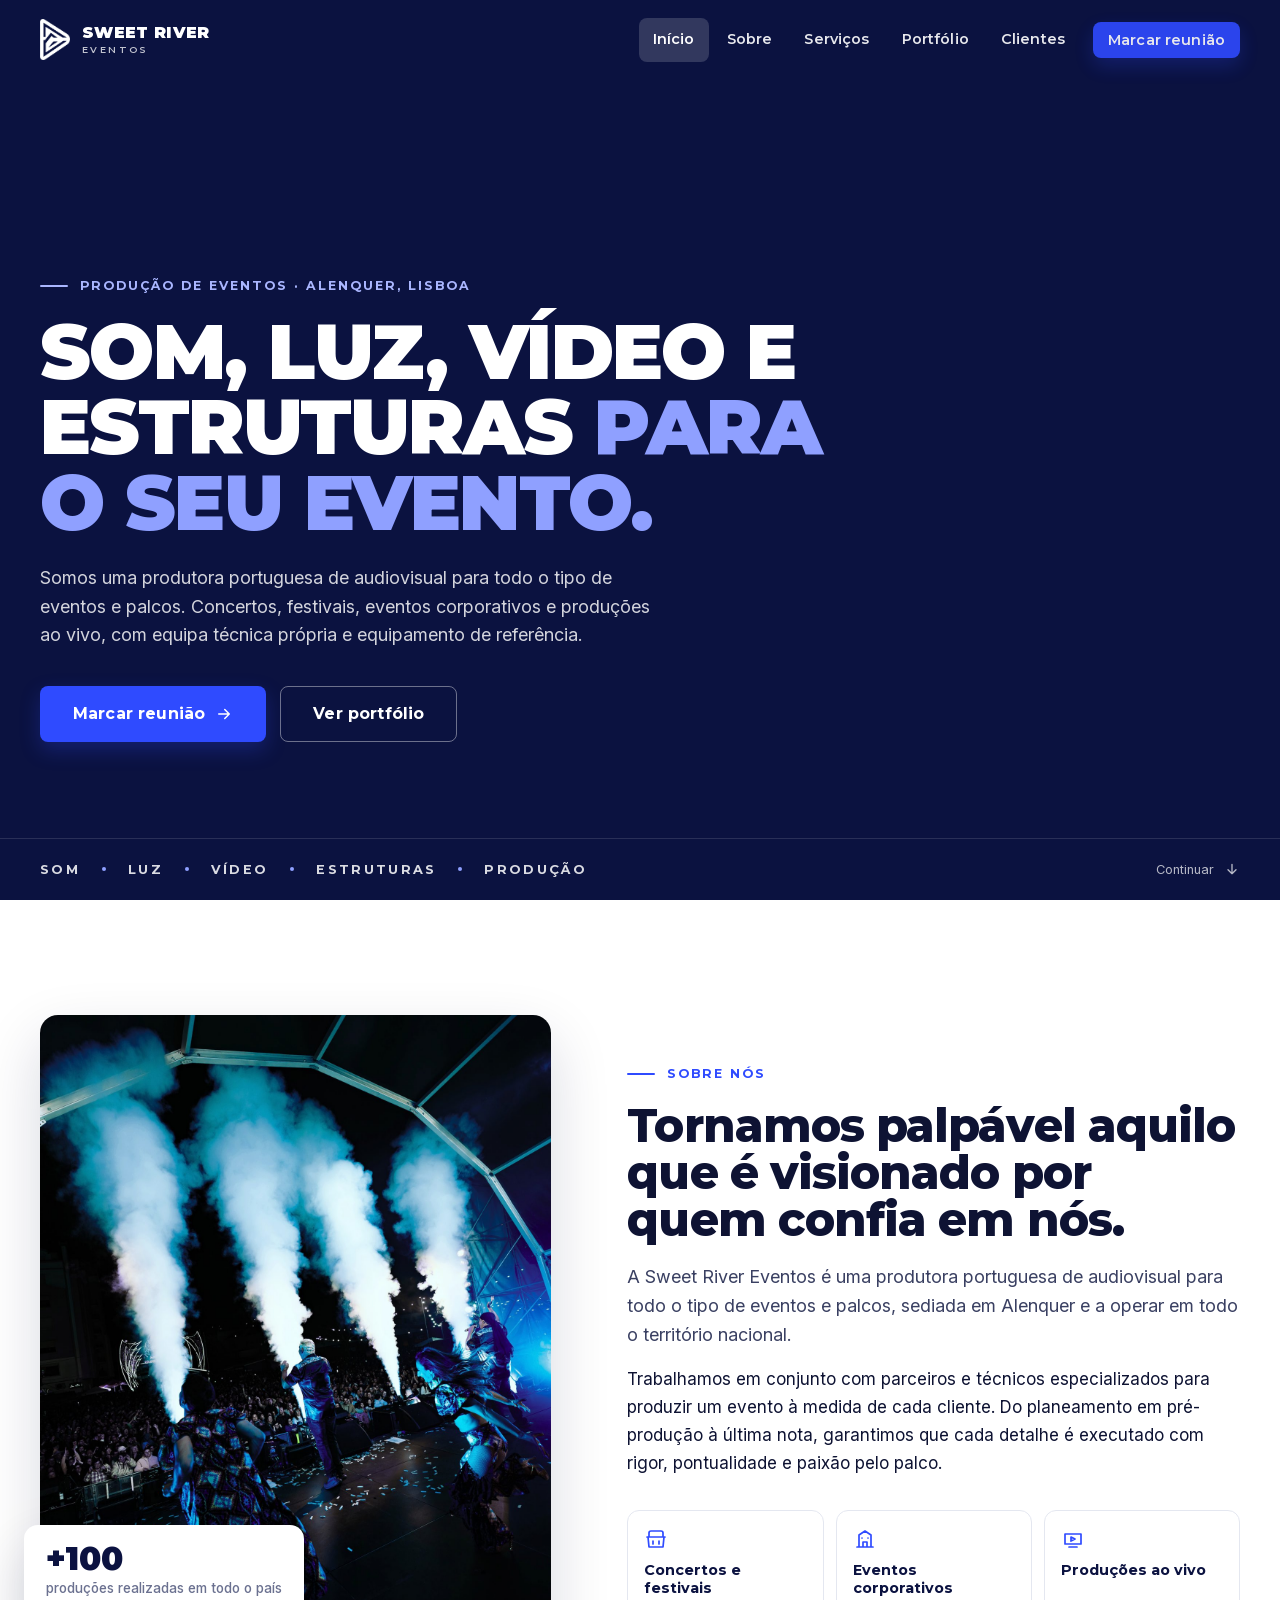
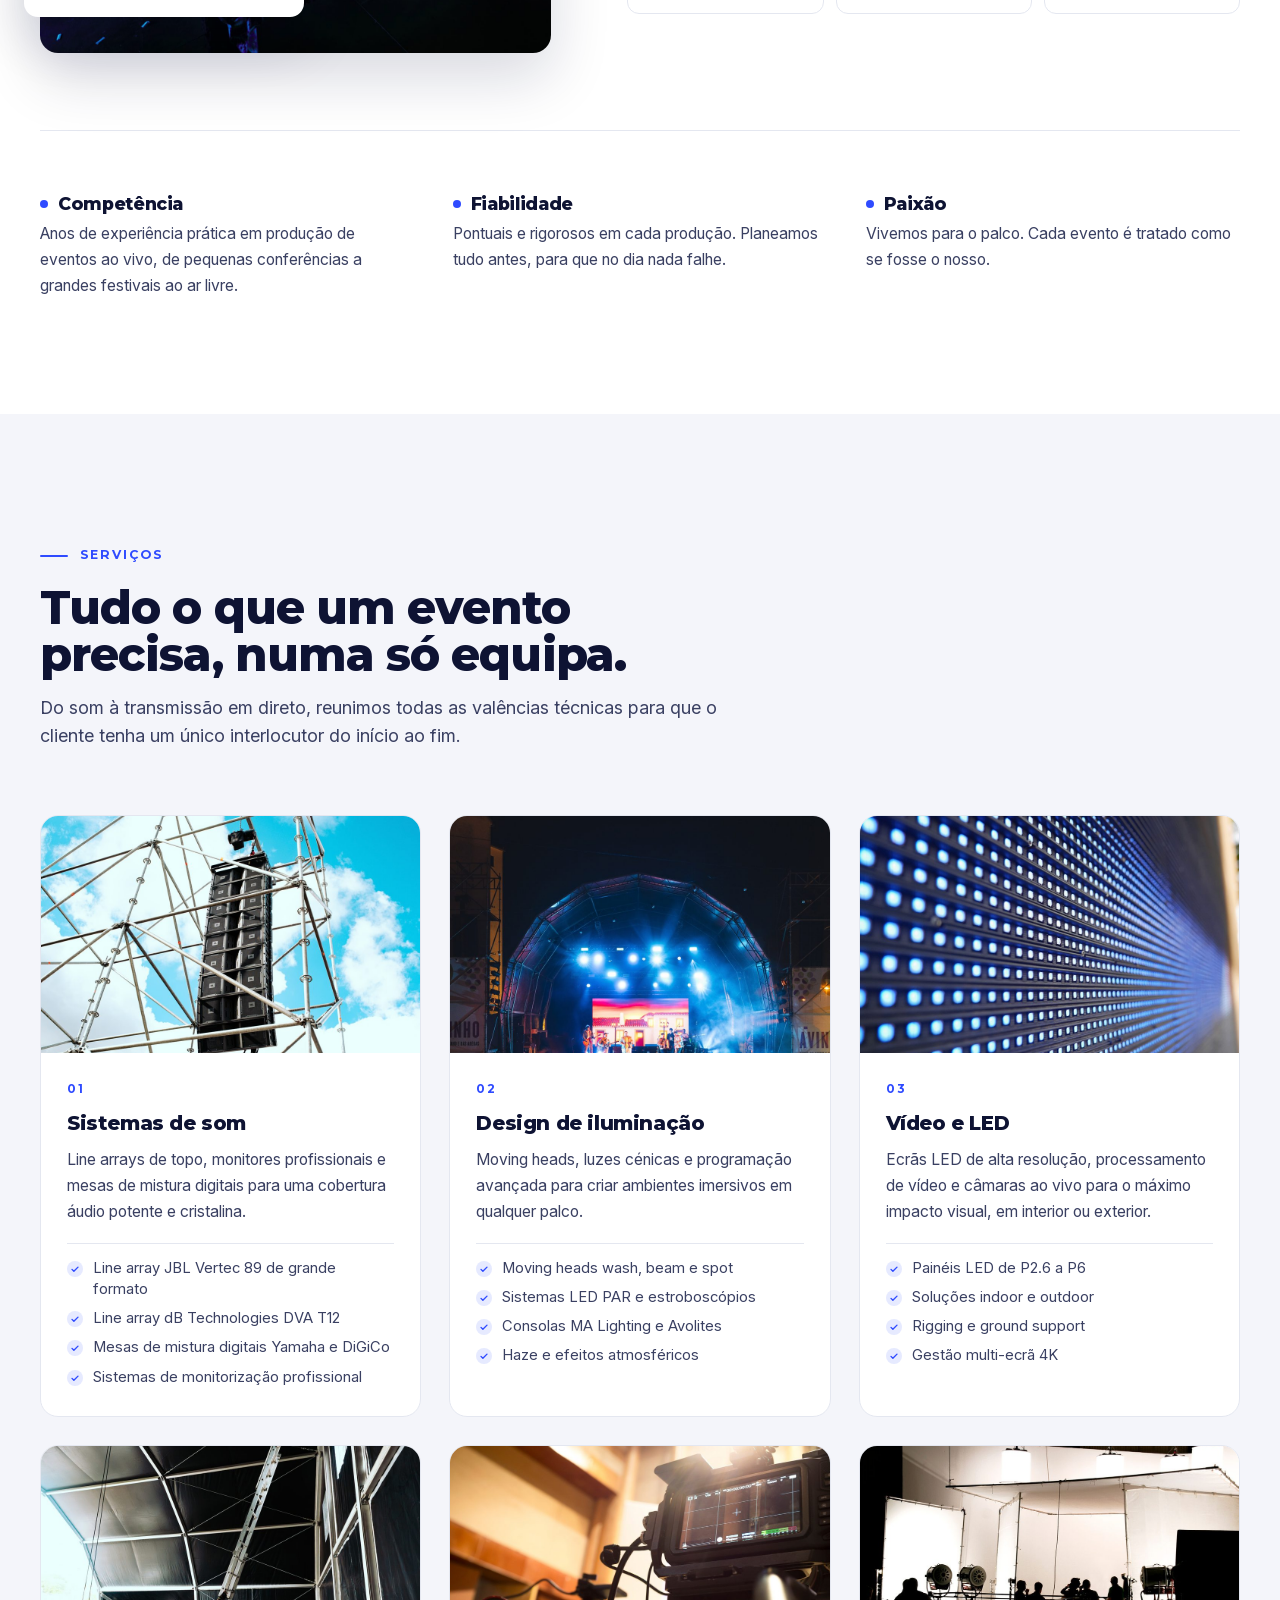
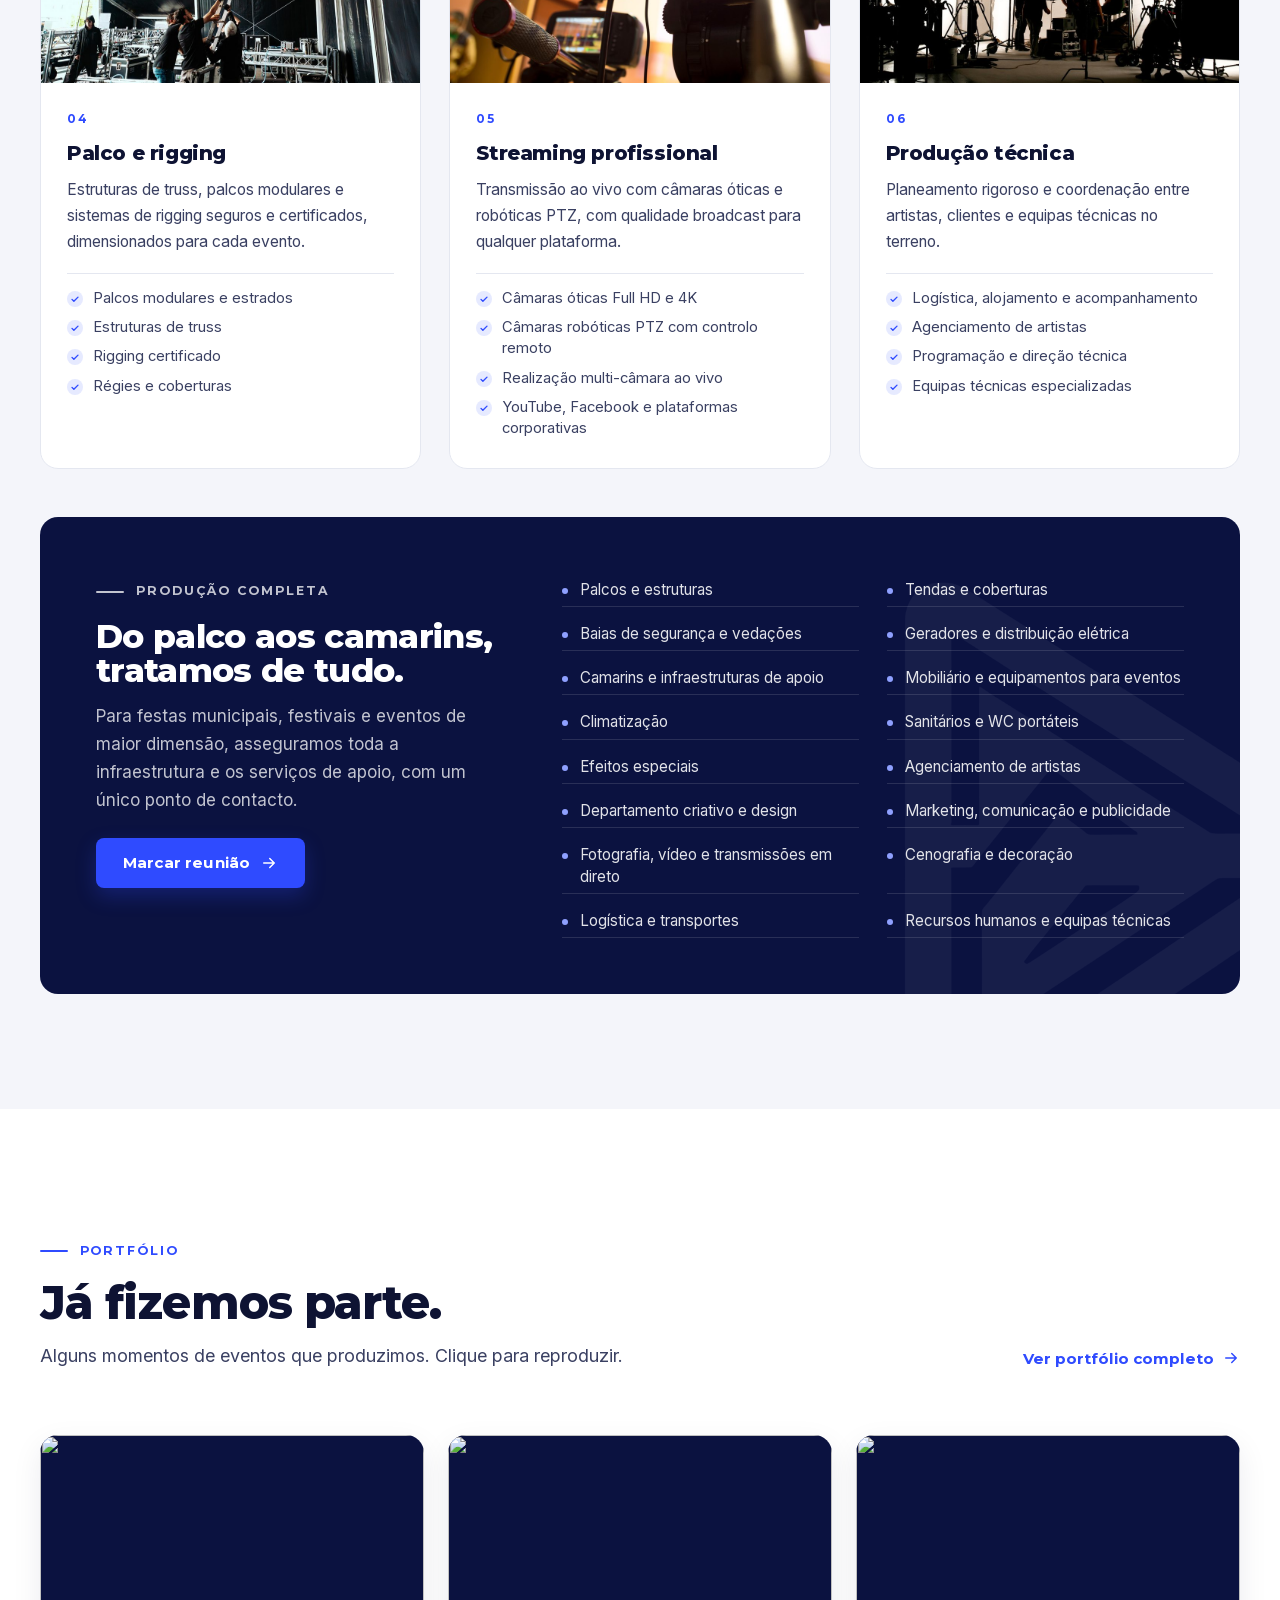
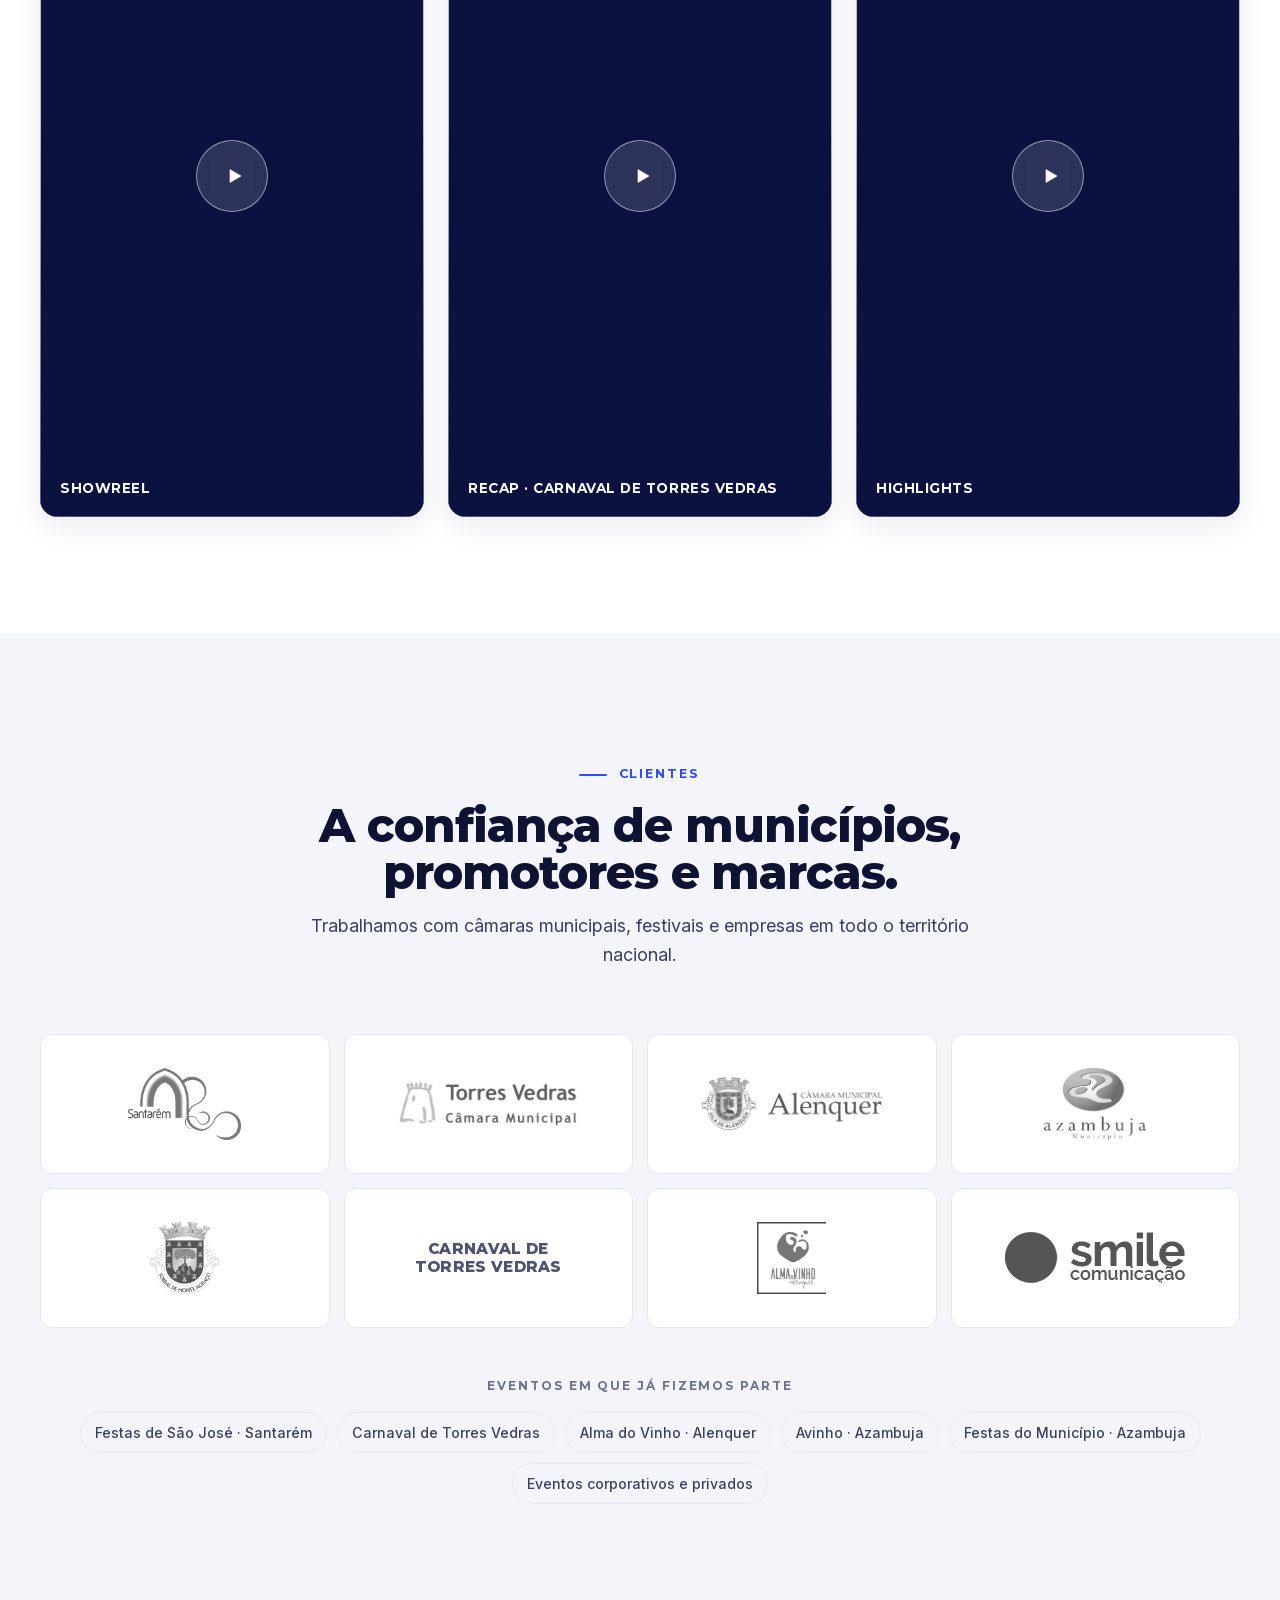
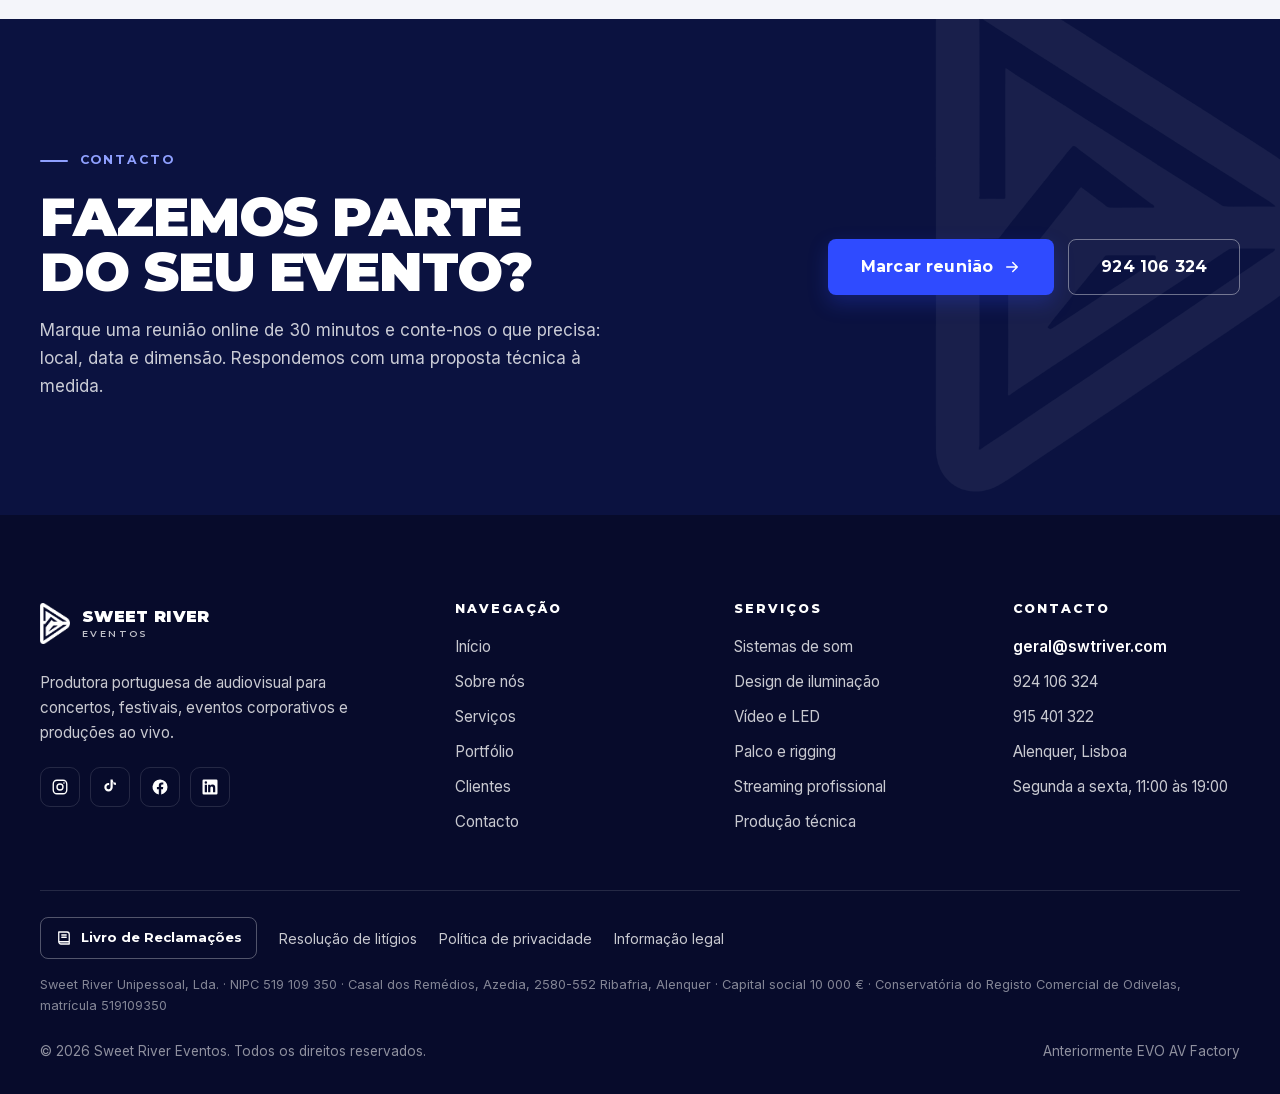
==== commit 60a9c90e: "Grelha de clientes sem corte no iOS, marca Sweet River Eventos, botões Marcar reunião para o calendá" ====
--- a/index.html
+++ b/index.html
@@ -3,13 +3,13 @@
 <head>
   <meta charset="UTF-8" />
   <meta name="viewport" content="width=device-width, initial-scale=1.0" />
-  <title>Sweet River Audiovisuais | Produção de eventos: som, luz, vídeo e estruturas</title>
+  <title>Sweet River Eventos | Produção de eventos: som, luz, vídeo e estruturas</title>
   <meta name="description" content="Produtora portuguesa de audiovisual para concertos, festivais, eventos corporativos e produções ao vivo. Som, iluminação, vídeo e LED, palco e rigging, streaming e produção técnica. Alenquer, Lisboa." />
   <link rel="canonical" href="https://swtriver.com/" />
   <meta property="og:type" content="website" />
   <meta property="og:locale" content="pt_PT" />
-  <meta property="og:site_name" content="Sweet River Audiovisuais" />
-  <meta property="og:title" content="Sweet River Audiovisuais | Produção de eventos" />
+  <meta property="og:site_name" content="Sweet River Eventos" />
+  <meta property="og:title" content="Sweet River Eventos | Produção de eventos" />
   <meta property="og:description" content="Som, luz, vídeo e estruturas para concertos, festivais, eventos corporativos e produções ao vivo." />
   <meta property="og:url" content="https://swtriver.com/" />
   <meta property="og:image" content="https://swtriver.com/imagens/fotos/og-image.jpg" />
@@ -21,14 +21,14 @@
   <link rel="preconnect" href="https://res.cloudinary.com" />
   <link rel="preload" href="assets/fonts/montserrat-latin.woff2" as="font" type="font/woff2" crossorigin />
   <link rel="preload" href="assets/fonts/inter-latin.woff2" as="font" type="font/woff2" crossorigin />
-  <link rel="stylesheet" href="assets/css/fonts.css?v=20261106f" />
-  <link rel="stylesheet" href="assets/css/style.css?v=20261106f" />
+  <link rel="stylesheet" href="assets/css/fonts.css?v=20261106g" />
+  <link rel="stylesheet" href="assets/css/style.css?v=20261106g" />
   <script>document.documentElement.classList.add('js');</script>
   <script type="application/ld+json">
   {
     "@context": "https://schema.org",
     "@type": "LocalBusiness",
-    "name": "Sweet River Audiovisuais",
+    "name": "Sweet River Eventos",
     "legalName": "Sweet River Unipessoal, Lda.",
     "alternateName": ["SRA", "Sweet River", "EVO AV Factory"],
     "vatID": "PT519109350",
@@ -51,9 +51,9 @@
 
   <nav class="nav" id="nav" aria-label="Navegação principal">
     <div class="container nav__row">
-      <a href="index.html" class="brand" aria-label="Sweet River Audiovisuais, início">
+      <a href="index.html" class="brand" aria-label="Sweet River Eventos, início">
         <span class="brand__mark" aria-hidden="true"></span>
-        <span class="brand__text"><span class="brand__name">Sweet River</span><span class="brand__sub">Audiovisuais</span></span>
+        <span class="brand__text"><span class="brand__name">Sweet River</span><span class="brand__sub">Eventos</span></span>
       </a>
       <button class="nav__toggle" id="navToggle" aria-expanded="false" aria-controls="navLinks" aria-label="Abrir menu"><span></span><span></span><span></span></button>
       <ul class="nav__links" id="navLinks">
@@ -62,7 +62,7 @@
         <li><a href="#servicos">Serviços</a></li>
         <li><a href="portfolio.html">Portfólio</a></li>
         <li><a href="#clientes">Clientes</a></li>
-        <li><a href="contacto.html" class="btn btn--primary nav__cta">Pedir proposta</a></li>
+        <li><a href="contacto.html#reuniao" class="btn btn--primary nav__cta">Marcar reunião</a></li>
       </ul>
     </div>
   </nav>
@@ -87,7 +87,7 @@
             <p class="lead hero__lead" data-reveal style="--d:.16s">Somos uma produtora portuguesa de audiovisual para todo o tipo de eventos e palcos. Concertos, festivais, eventos corporativos e produções ao vivo, com equipa técnica própria e equipamento de referência.</p>
             <p class="lead hero__lead hero__lead--short" data-reveal style="--d:.16s">Produção audiovisual para concertos, festivais e eventos corporativos, com equipa e equipamento próprios.</p>
             <div class="hero__actions" data-reveal style="--d:.24s">
-              <a class="btn btn--primary btn--lg" href="contacto.html">Pedir proposta <svg viewBox="0 0 24 24" fill="none" aria-hidden="true"><path d="M5 12h14M13 6l6 6-6 6" stroke="currentColor" stroke-width="2" stroke-linecap="round" stroke-linejoin="round"/></svg></a>
+              <a class="btn btn--primary btn--lg" href="contacto.html#reuniao">Marcar reunião <svg viewBox="0 0 24 24" fill="none" aria-hidden="true"><path d="M5 12h14M13 6l6 6-6 6" stroke="currentColor" stroke-width="2" stroke-linecap="round" stroke-linejoin="round"/></svg></a>
               <a class="btn btn--ghost btn--lg" href="portfolio.html">Ver portfólio</a>
             </div>
           </div>
@@ -115,7 +115,7 @@
             <p class="eyebrow" data-reveal>Sobre nós</p>
             <h2 class="h-section" data-reveal style="--d:.06s">Tornamos palpável aquilo que é visionado por quem confia em nós.</h2>
             <div data-reveal style="--d:.12s">
-              <p class="lead" style="margin-top:20px">A Sweet River Audiovisuais é uma produtora portuguesa de audiovisual para todo o tipo de eventos e palcos, sediada em Alenquer e a operar em todo o território nacional.</p>
+              <p class="lead" style="margin-top:20px">A Sweet River Eventos é uma produtora portuguesa de audiovisual para todo o tipo de eventos e palcos, sediada em Alenquer e a operar em todo o território nacional.</p>
               <p>Trabalhamos em conjunto com parceiros e técnicos especializados para produzir um evento à medida de cada cliente. Do planeamento em pré-produção à última nota, garantimos que cada detalhe é executado com rigor, pontualidade e paixão pelo palco.</p>
             </div>
             <ul class="pillars" data-reveal style="--d:.18s">
@@ -239,7 +239,7 @@
             <p class="eyebrow">Produção completa</p>
             <h3>Do palco aos camarins, tratamos de tudo.</h3>
             <p>Para festas municipais, festivais e eventos de maior dimensão, asseguramos toda a infraestrutura e os serviços de apoio, com um único ponto de contacto.</p>
-            <a class="btn btn--primary" href="contacto.html">Falar com a equipa <svg viewBox="0 0 24 24" fill="none" aria-hidden="true"><path d="M5 12h14M13 6l6 6-6 6" stroke="currentColor" stroke-width="2" stroke-linecap="round" stroke-linejoin="round"/></svg></a>
+            <a class="btn btn--primary" href="contacto.html#reuniao">Marcar reunião <svg viewBox="0 0 24 24" fill="none" aria-hidden="true"><path d="M5 12h14M13 6l6 6-6 6" stroke="currentColor" stroke-width="2" stroke-linecap="round" stroke-linejoin="round"/></svg></a>
           </div>
           <ul class="fullprod__list">
             <li>Palcos e estruturas</li>
@@ -345,16 +345,16 @@
     <div class="container">
       <div class="footer__grid">
         <div>
-          <a href="index.html" class="brand" aria-label="Sweet River Audiovisuais">
+          <a href="index.html" class="brand" aria-label="Sweet River Eventos">
             <span class="brand__mark" aria-hidden="true"></span>
-            <span class="brand__text"><span class="brand__name">Sweet River</span><span class="brand__sub">Audiovisuais</span></span>
+            <span class="brand__text"><span class="brand__name">Sweet River</span><span class="brand__sub">Eventos</span></span>
           </a>
           <p class="footer__tagline">Produtora portuguesa de audiovisual para concertos, festivais, eventos corporativos e produções ao vivo.</p>
           <div class="footer__social">
             <a href="https://www.instagram.com/sweetriver.av/" target="_blank" rel="noopener" aria-label="Instagram"><svg viewBox="0 0 24 24" fill="none" aria-hidden="true"><rect x="3" y="3" width="18" height="18" rx="5" stroke="currentColor" stroke-width="1.8"/><circle cx="12" cy="12" r="4" stroke="currentColor" stroke-width="1.8"/><circle cx="17.3" cy="6.7" r="1.1" fill="currentColor"/></svg></a>
             <a href="https://www.tiktok.com/@sweet.river.audiov" target="_blank" rel="noopener" aria-label="TikTok"><svg viewBox="0 0 24 24" fill="currentColor" aria-hidden="true"><path d="M16.6 5.8a4.3 4.3 0 0 1-1-.1v6.6a5.6 5.6 0 1 1-5.6-5.6c.3 0 .6 0 .9.1v2.9a2.7 2.7 0 1 0 1.8 2.6V2h2.9a4.3 4.3 0 0 0 4.3 4.3v2.9a7.2 7.2 0 0 1-3.3-.8z"/></svg></a>
-            <a href="https://www.facebook.com/search/pages/?q=SRA%20Sweet%20River%20Audiovisuais" target="_blank" rel="noopener" aria-label="Facebook"><svg viewBox="0 0 24 24" fill="currentColor" aria-hidden="true"><path d="M22 12a10 10 0 1 0-11.6 9.9v-7H7.9V12h2.5V9.8c0-2.5 1.5-3.9 3.8-3.9 1.1 0 2.2.2 2.2.2v2.5h-1.3c-1.2 0-1.6.8-1.6 1.6V12h2.8l-.4 2.9h-2.3v7A10 10 0 0 0 22 12z"/></svg></a>
-            <a href="https://www.linkedin.com/search/results/companies/?keywords=SRA%20Sweet%20River%20Audiovisuais" target="_blank" rel="noopener" aria-label="LinkedIn"><svg viewBox="0 0 24 24" fill="currentColor" aria-hidden="true"><path d="M20.4 2H3.6A1.6 1.6 0 0 0 2 3.6v16.8A1.6 1.6 0 0 0 3.6 22h16.8a1.6 1.6 0 0 0 1.6-1.6V3.6A1.6 1.6 0 0 0 20.4 2zM8 19H5V9h3zM6.5 7.7A1.7 1.7 0 1 1 8.2 6a1.7 1.7 0 0 1-1.7 1.7zM19 19h-3v-4.9c0-1.2 0-2.7-1.6-2.7s-1.9 1.3-1.9 2.6V19h-3V9h2.9v1.4a3.2 3.2 0 0 1 2.9-1.6c3.1 0 3.7 2 3.7 4.7z"/></svg></a>
+            <a href="https://www.facebook.com/search/pages/?q=SRA%20Sweet%20River%20Eventos" target="_blank" rel="noopener" aria-label="Facebook"><svg viewBox="0 0 24 24" fill="currentColor" aria-hidden="true"><path d="M22 12a10 10 0 1 0-11.6 9.9v-7H7.9V12h2.5V9.8c0-2.5 1.5-3.9 3.8-3.9 1.1 0 2.2.2 2.2.2v2.5h-1.3c-1.2 0-1.6.8-1.6 1.6V12h2.8l-.4 2.9h-2.3v7A10 10 0 0 0 22 12z"/></svg></a>
+            <a href="https://www.linkedin.com/search/results/companies/?keywords=SRA%20Sweet%20River%20Eventos" target="_blank" rel="noopener" aria-label="LinkedIn"><svg viewBox="0 0 24 24" fill="currentColor" aria-hidden="true"><path d="M20.4 2H3.6A1.6 1.6 0 0 0 2 3.6v16.8A1.6 1.6 0 0 0 3.6 22h16.8a1.6 1.6 0 0 0 1.6-1.6V3.6A1.6 1.6 0 0 0 20.4 2zM8 19H5V9h3zM6.5 7.7A1.7 1.7 0 1 1 8.2 6a1.7 1.7 0 0 1-1.7 1.7zM19 19h-3v-4.9c0-1.2 0-2.7-1.6-2.7s-1.9 1.3-1.9 2.6V19h-3V9h2.9v1.4a3.2 3.2 0 0 1 2.9-1.6c3.1 0 3.7 2 3.7 4.7z"/></svg></a>
           </div>
         </div>
         <div>
@@ -400,12 +400,12 @@
         <p>Sweet River Unipessoal, Lda. · NIPC 519 109 350 · Casal dos Remédios, Azedia, 2580-552 Ribafria, Alenquer · Capital social 10 000 € · Conservatória do Registo Comercial de Odivelas, matrícula 519109350</p>
       </div>
       <div class="footer__bottom">
-        <span>© <span data-year>2026</span> Sweet River Audiovisuais. Todos os direitos reservados.</span>
+        <span>© <span data-year>2026</span> Sweet River Eventos. Todos os direitos reservados.</span>
         <span>Anteriormente EVO AV Factory</span>
       </div>
     </div>
   </footer>
 
-  <script src="assets/js/main.js?v=20261106f" defer></script>
+  <script src="assets/js/main.js?v=20261106g" defer></script>
 </body>
 </html>
--- a/assets/css/style.css
+++ b/assets/css/style.css
@@ -1,5 +1,5 @@
 /* ==========================================================================
-   Sweet River Audiovisuais — folha de estilos partilhada
+   Sweet River Eventos — folha de estilos partilhada
    ========================================================================== */
 
 :root {
@@ -42,6 +42,7 @@
   background: var(--bg);
   -webkit-font-smoothing: antialiased;
   overflow-x: hidden;
+  overflow-x: clip;
 }
 img, video { display: block; max-width: 100%; }
 img { height: auto; }
@@ -239,19 +240,19 @@
 .about__stat strong { font-family: var(--font-d); font-size: 2rem; font-weight: 900; color: var(--navy); line-height: 1; }
 .about__stat span { font-size: 0.85rem; color: var(--muted); font-weight: 500; }
 .about__text p + p { margin-top: 16px; }
-.pillars { display: grid; grid-template-columns: repeat(3, 1fr); gap: 12px; margin-top: 32px; }
+.pillars { display: grid; grid-template-columns: repeat(3, minmax(0, 1fr)); gap: 12px; margin-top: 32px; }
 .pillars li {
   display: flex; flex-direction: column; gap: 10px; padding: 16px; border: 1px solid var(--line); border-radius: var(--r); background: #fff;
   font-family: var(--font-d); font-weight: 700; font-size: 0.9rem; line-height: 1.25; color: var(--navy);
 }
 .pillars svg { width: 24px; height: 24px; color: var(--blue); }
-.values { display: grid; grid-template-columns: repeat(3, 1fr); gap: clamp(20px, 3vw, 40px); margin-top: clamp(48px, 6vw, 80px); padding-top: clamp(40px, 5vw, 64px); border-top: 1px solid var(--line); }
+.values { display: grid; grid-template-columns: repeat(3, minmax(0, 1fr)); gap: clamp(20px, 3vw, 40px); margin-top: clamp(48px, 6vw, 80px); padding-top: clamp(40px, 5vw, 64px); border-top: 1px solid var(--line); }
 .values h3 { font-size: 1.1rem; margin-bottom: 8px; display: flex; align-items: center; gap: 10px; }
 .values h3::before { content: ""; width: 8px; height: 8px; border-radius: 50%; background: var(--blue); }
 .values p { color: var(--ink-2); font-size: 0.98rem; }
 
 /* ---------- Serviços ---------- */
-.services { display: grid; grid-template-columns: repeat(3, 1fr); gap: clamp(18px, 2.4vw, 28px); }
+.services { display: grid; grid-template-columns: repeat(3, minmax(0, 1fr)); gap: clamp(18px, 2.4vw, 28px); }
 .service {
   background: #fff; border: 1px solid var(--line); border-radius: var(--r-lg); overflow: hidden; display: flex; flex-direction: column;
   transition: transform .35s var(--ease), box-shadow .35s var(--ease);
@@ -286,7 +287,7 @@
 .fullprod h3 { color: #fff; font-size: clamp(1.5rem, 2.6vw, 2.1rem); margin-bottom: 14px; }
 .fullprod p { color: rgba(255, 255, 255, 0.75); }
 .fullprod .btn { margin-top: 24px; }
-.fullprod__list { display: grid; grid-template-columns: repeat(2, 1fr); gap: 10px 28px; position: relative; z-index: 1; }
+.fullprod__list { display: grid; grid-template-columns: repeat(2, minmax(0, 1fr)); gap: 10px 28px; position: relative; z-index: 1; }
 .fullprod__list li { display: flex; gap: 12px; align-items: flex-start; font-size: 0.95rem; color: rgba(255, 255, 255, 0.88); line-height: 1.4; padding: 6px 0; border-bottom: 1px solid var(--line-dark); }
 .fullprod__list li::before { content: ""; flex: none; width: 6px; height: 6px; margin-top: 9px; border-radius: 50%; background: #8fa0ff; }
 
@@ -323,7 +324,7 @@
 .masonry figure:hover img { transform: scale(1.03); }
 
 /* ---------- Clientes ---------- */
-.logos { display: grid; grid-template-columns: repeat(4, 1fr); gap: 14px; }
+.logos { display: grid; grid-template-columns: repeat(4, minmax(0, 1fr)); gap: 14px; }
 .logos li {
   display: flex; align-items: center; justify-content: center; min-height: 140px; padding: 22px 28px;
   background: #fff; border: 1px solid var(--line); border-radius: var(--r);
@@ -331,7 +332,7 @@
 }
 .logos li:hover { box-shadow: var(--shadow); border-color: #d6daea; }
 .logos img {
-  max-height: 72px; max-width: 180px; width: auto; height: auto; object-fit: contain;
+  max-height: 72px; max-width: min(180px, 100%); min-width: 0; width: auto; height: auto; object-fit: contain;
   filter: grayscale(1); opacity: 0.72; transition: filter .35s var(--ease), opacity .35s var(--ease);
 }
 .logos li:hover img { filter: none; opacity: 1; }
@@ -378,7 +379,7 @@
 .form-card h2 { font-size: 1.6rem; margin-bottom: 6px; }
 .form-card > p { color: var(--muted); font-size: 0.95rem; margin-bottom: 26px; }
 .form { display: grid; gap: 18px; }
-.form__row { display: grid; grid-template-columns: 1fr 1fr; gap: 18px; }
+.form__row { display: grid; grid-template-columns: minmax(0, 1fr) minmax(0, 1fr); gap: 18px; }
 .form__field { display: grid; gap: 7px; }
 .form__field label { font-family: var(--font-d); font-weight: 700; font-size: 0.8rem; letter-spacing: 0.04em; color: var(--navy); }
 .form__field label span { color: var(--blue); }
@@ -398,7 +399,7 @@
 .form__honey { position: absolute; left: -9999px; width: 1px; height: 1px; opacity: 0; }
 
 /* ---------- Marcação de reunião (Google Calendar) ---------- */
-.booking-card { background: #fff; border: 1px solid var(--line); border-radius: var(--r-lg); box-shadow: var(--shadow); overflow: hidden; }
+.booking-card { scroll-margin-top: 18px; background: #fff; border: 1px solid var(--line); border-radius: var(--r-lg); box-shadow: var(--shadow); overflow: hidden; }
 .booking-card__head { padding: clamp(24px, 3.5vw, 40px) clamp(24px, 3.5vw, 40px) 10px; }
 .booking-card__head h2 { font-size: 1.6rem; margin-bottom: 6px; }
 .booking-card__head p { color: var(--muted); font-size: 0.95rem; }
@@ -465,18 +466,18 @@
 
 /* ---------- Responsive ---------- */
 @media (max-width: 1100px) {
-  .logos { grid-template-columns: repeat(3, 1fr); }
+  .logos { grid-template-columns: repeat(3, minmax(0, 1fr)); }
 }
 @media (max-width: 960px) {
-  .services { grid-template-columns: repeat(2, 1fr); }
-  .about__grid { grid-template-columns: 1fr; }
+  .services { grid-template-columns: repeat(2, minmax(0, 1fr)); }
+  .about__grid { grid-template-columns: minmax(0, 1fr); }
   .about__media { max-width: 520px; }
   .about__stat { left: 16px; bottom: -22px; }
-  .fullprod { grid-template-columns: 1fr; }
-  .cta__grid { grid-template-columns: 1fr; }
+  .fullprod { grid-template-columns: minmax(0, 1fr); }
+  .cta__grid { grid-template-columns: minmax(0, 1fr); }
   .cta__actions { justify-content: flex-start; }
-  .contact__grid { grid-template-columns: 1fr; }
-  .footer__grid { grid-template-columns: 1fr 1fr; }
+  .contact__grid { grid-template-columns: minmax(0, 1fr); }
+  .footer__grid { grid-template-columns: minmax(0, 1fr) minmax(0, 1fr); }
   .masonry { columns: 2; }
   .section-head--row { flex-direction: column; align-items: flex-start; gap: 16px; }
 }
@@ -492,18 +493,18 @@
   .hero__lead--short { display: block; font-size: 1rem; line-height: 1.55; margin-bottom: 26px; max-width: 30ch; }
   .hero__actions { gap: 10px; }
   .hero__actions .btn { width: 100%; }
-  .services { grid-template-columns: 1fr; }
-  .pillars { grid-template-columns: 1fr; }
-  .values { grid-template-columns: 1fr; gap: 24px; }
-  .fullprod__list { grid-template-columns: 1fr; }
-  .reels { grid-template-columns: 1fr; }
+  .services { grid-template-columns: minmax(0, 1fr); }
+  .pillars { grid-template-columns: minmax(0, 1fr); }
+  .values { grid-template-columns: minmax(0, 1fr); gap: 24px; }
+  .fullprod__list { grid-template-columns: minmax(0, 1fr); }
+  .reels { grid-template-columns: minmax(0, 1fr); }
   .vtile { max-width: 420px; margin-inline: auto; }
   .vtile--wide { max-width: none; }
-  .logos { grid-template-columns: repeat(2, 1fr); gap: 10px; }
+  .logos { grid-template-columns: repeat(2, minmax(0, 1fr)); gap: 10px; }
   .logos li { min-height: 104px; padding: 18px; }
-  .logos img { max-height: 56px; max-width: 130px; }
-  .form__row { grid-template-columns: 1fr; }
-  .footer__grid { grid-template-columns: 1fr; }
+  .logos img { max-height: 56px; max-width: min(130px, 100%); }
+  .form__row { grid-template-columns: minmax(0, 1fr); }
+  .footer__grid { grid-template-columns: minmax(0, 1fr); }
   .masonry { columns: 1; }
   .page-head { padding-top: 130px; }
   .cta__actions .btn { width: 100%; }
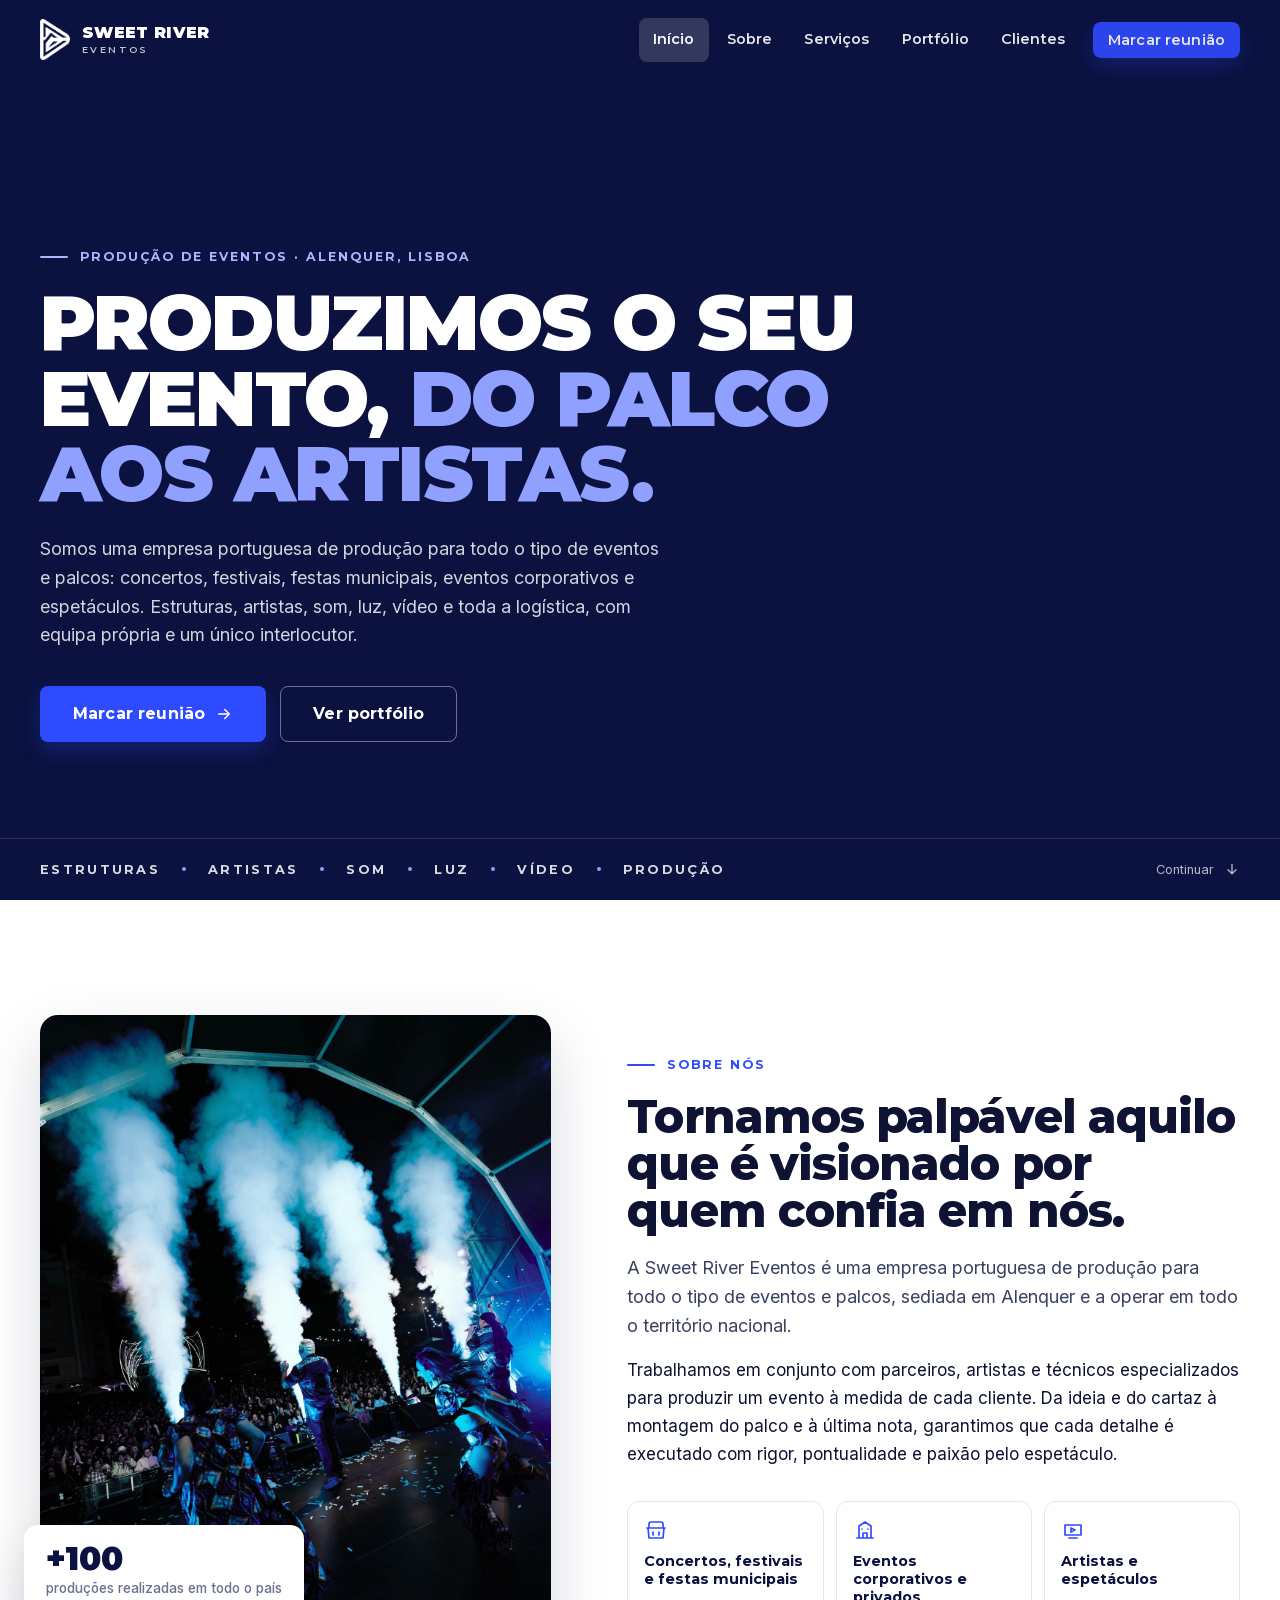
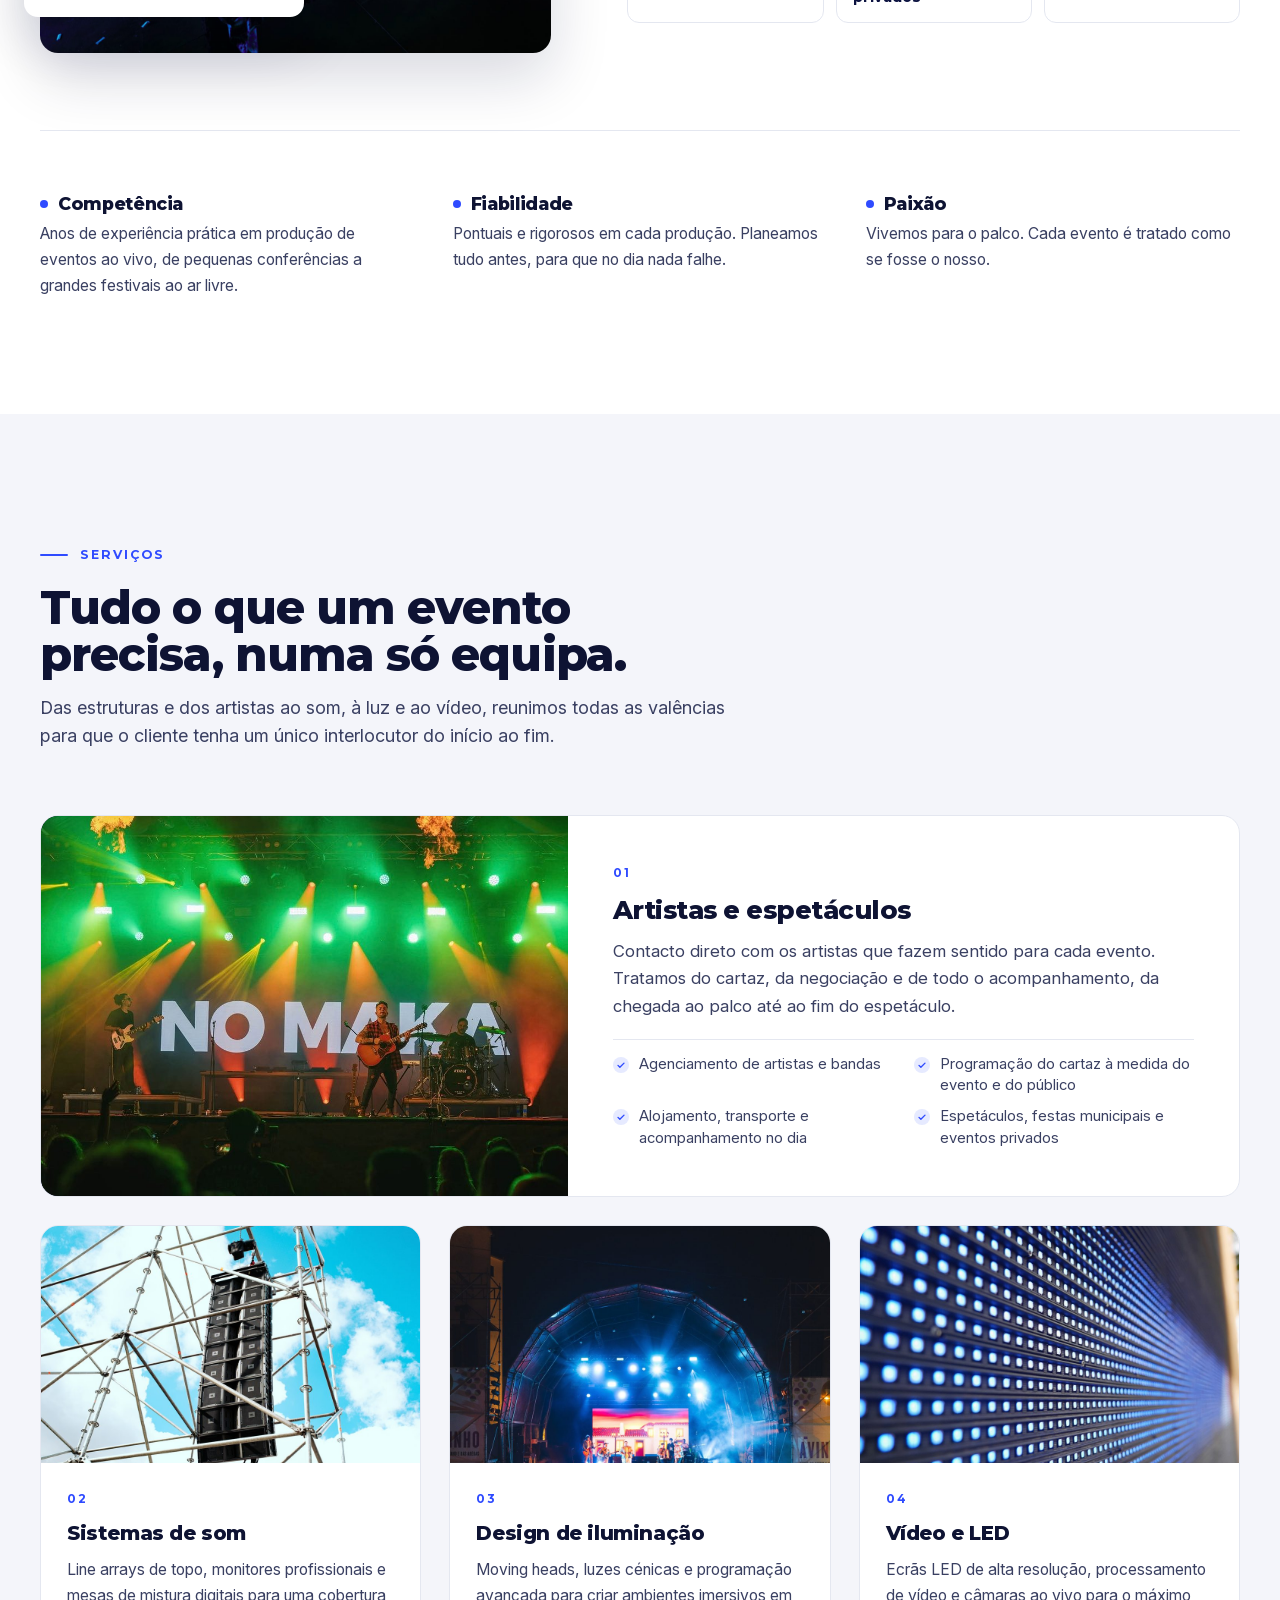
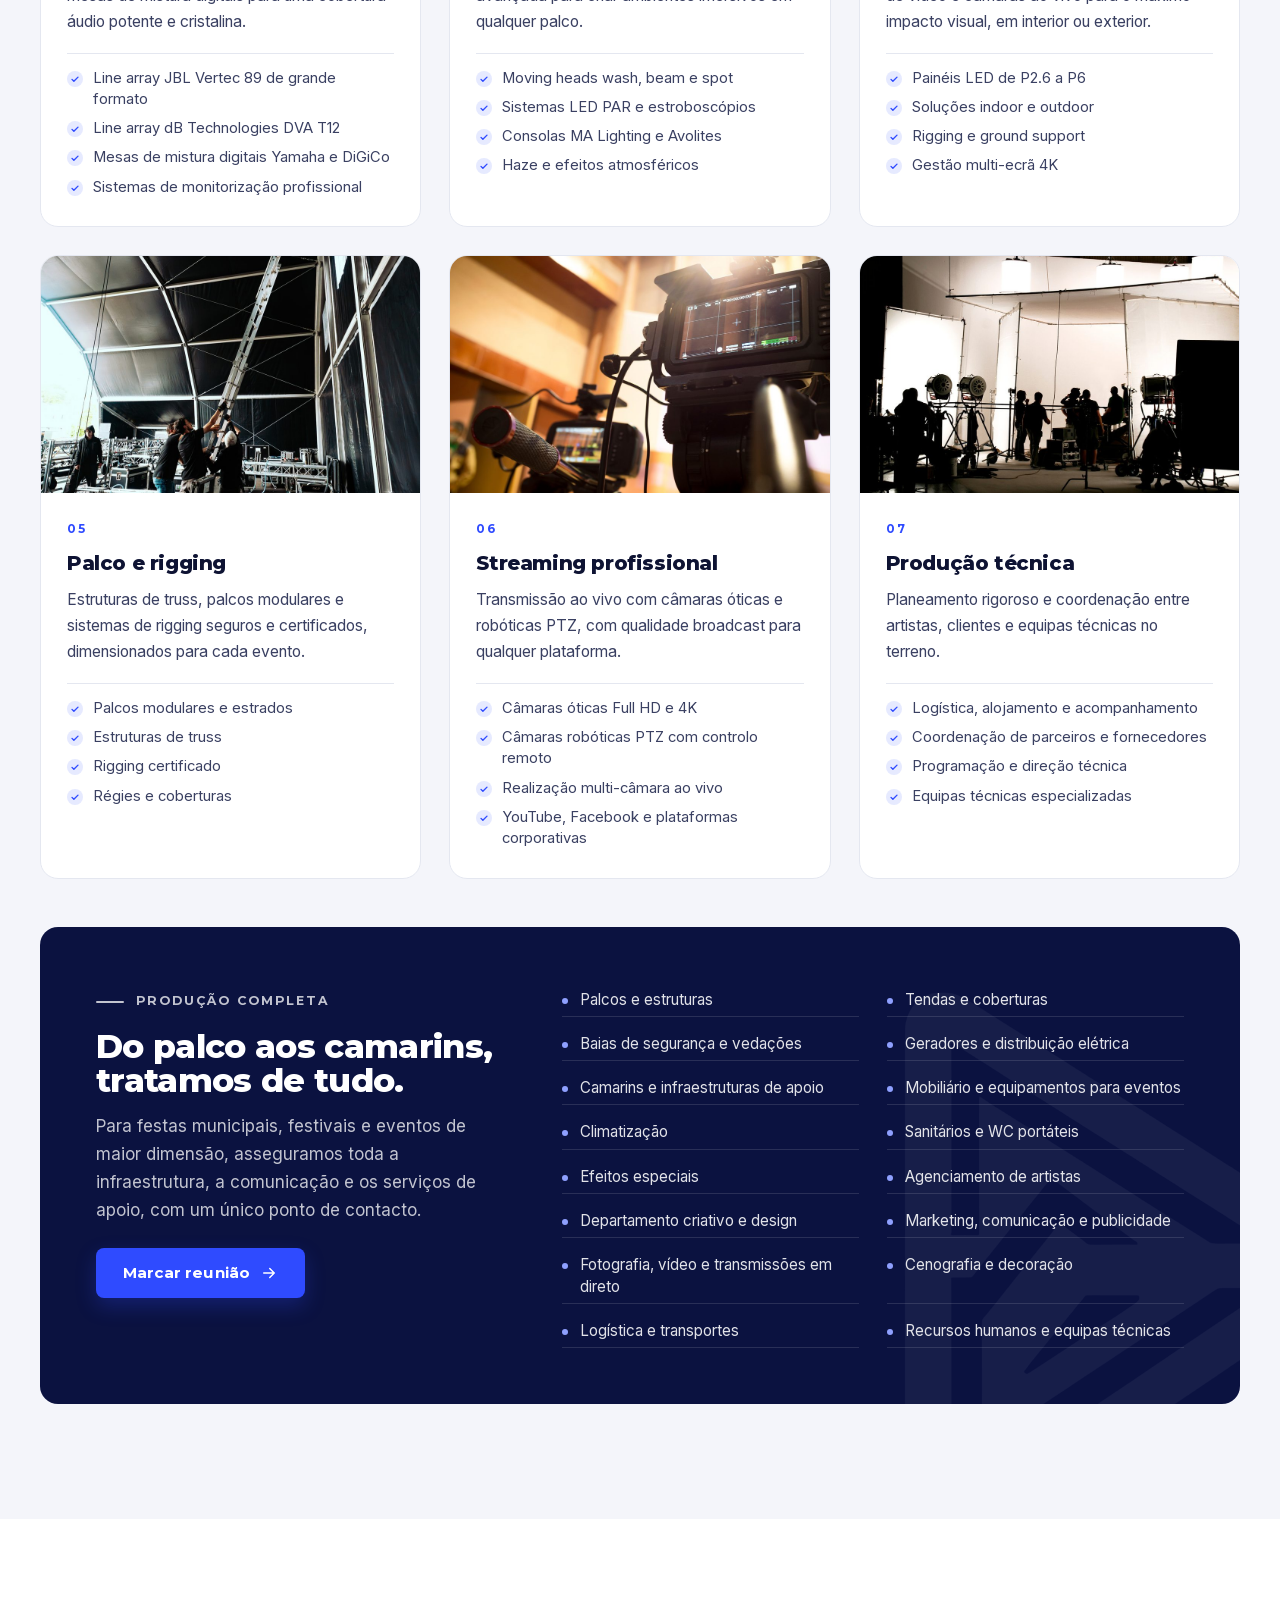
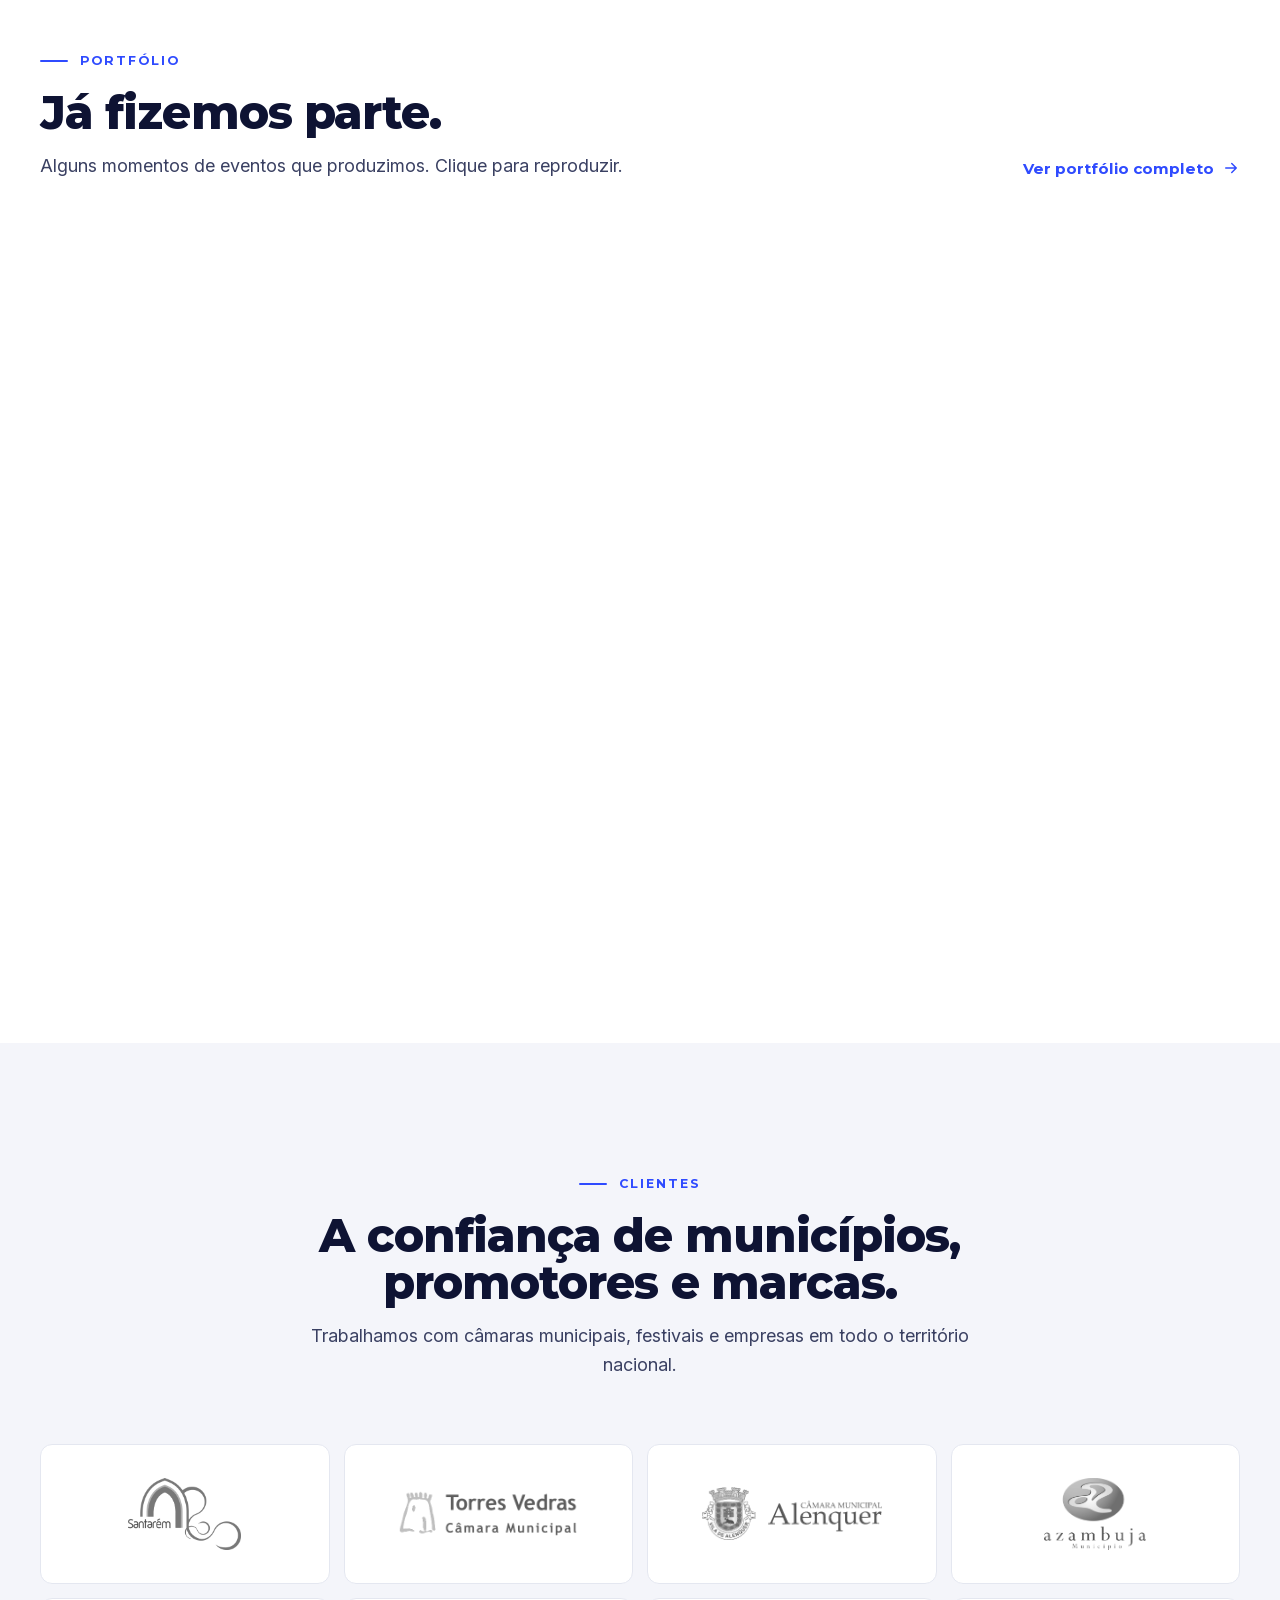
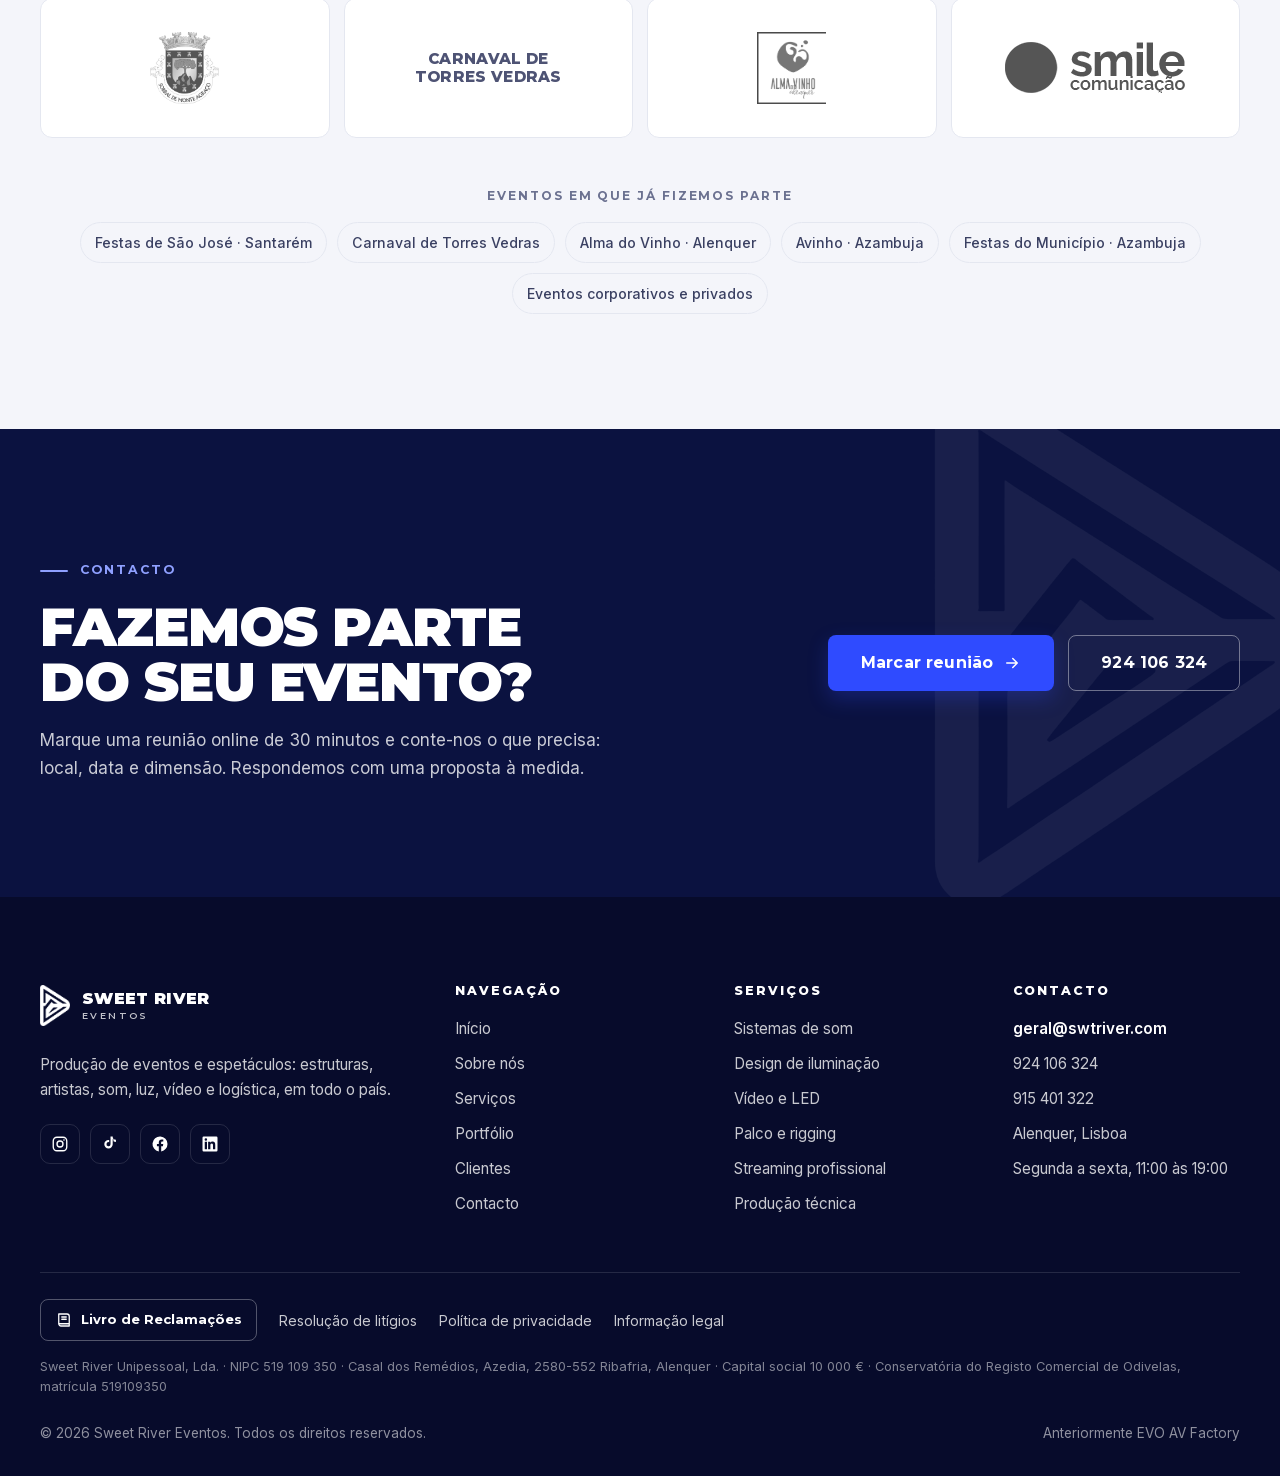
==== commit e37e1d17: "Posicionamento alargado: produção de eventos e espetáculos, cartão Artistas e espetáculos - Títulos," ====
--- a/index.html
+++ b/index.html
@@ -3,14 +3,14 @@
 <head>
   <meta charset="UTF-8" />
   <meta name="viewport" content="width=device-width, initial-scale=1.0" />
-  <title>Sweet River Eventos | Produção de eventos: som, luz, vídeo e estruturas</title>
-  <meta name="description" content="Produtora portuguesa de audiovisual para concertos, festivais, eventos corporativos e produções ao vivo. Som, iluminação, vídeo e LED, palco e rigging, streaming e produção técnica. Alenquer, Lisboa." />
+  <title>Sweet River Eventos | Produção de eventos e espetáculos</title>
+  <meta name="description" content="Empresa portuguesa de produção de eventos e espetáculos: concertos, festivais, festas municipais, eventos corporativos e privados. Estruturas, artistas, som, iluminação, vídeo, streaming, comunicação e logística. Alenquer, Lisboa." />
   <link rel="canonical" href="https://swtriver.com/" />
   <meta property="og:type" content="website" />
   <meta property="og:locale" content="pt_PT" />
   <meta property="og:site_name" content="Sweet River Eventos" />
-  <meta property="og:title" content="Sweet River Eventos | Produção de eventos" />
-  <meta property="og:description" content="Som, luz, vídeo e estruturas para concertos, festivais, eventos corporativos e produções ao vivo." />
+  <meta property="og:title" content="Sweet River Eventos | Produção de eventos e espetáculos" />
+  <meta property="og:description" content="Produção completa de eventos: estruturas, artistas, som, luz, vídeo e logística. Tudo o que o seu evento precisa, numa só equipa." />
   <meta property="og:url" content="https://swtriver.com/" />
   <meta property="og:image" content="https://swtriver.com/imagens/fotos/og-image.jpg" />
   <meta name="twitter:card" content="summary_large_image" />
@@ -21,8 +21,8 @@
   <link rel="preconnect" href="https://res.cloudinary.com" />
   <link rel="preload" href="assets/fonts/montserrat-latin.woff2" as="font" type="font/woff2" crossorigin />
   <link rel="preload" href="assets/fonts/inter-latin.woff2" as="font" type="font/woff2" crossorigin />
-  <link rel="stylesheet" href="assets/css/fonts.css?v=20261106g" />
-  <link rel="stylesheet" href="assets/css/style.css?v=20261106g" />
+  <link rel="stylesheet" href="assets/css/fonts.css?v=20261106h" />
+  <link rel="stylesheet" href="assets/css/style.css?v=20261106h" />
   <script>document.documentElement.classList.add('js');</script>
   <script type="application/ld+json">
   {
@@ -37,7 +37,7 @@
     "url": "https://swtriver.com/",
     "logo": "https://swtriver.com/imagens/logo/favicon-512.png",
     "image": "https://swtriver.com/imagens/fotos/og-image.jpg",
-    "description": "Produtora portuguesa de audiovisual para concertos, festivais, eventos corporativos e produções ao vivo: som, iluminação, vídeo e LED, palco e rigging, streaming e produção técnica.",
+    "description": "Empresa portuguesa de produção de eventos e espetáculos: concertos, festivais, festas municipais, eventos corporativos e privados. Estruturas, artistas, som, iluminação, vídeo, streaming, comunicação e logística.",
     "email": "geral@swtriver.com",
     "telephone": ["+351924106324", "+351915401322"],
     "address": { "@type": "PostalAddress", "streetAddress": "Casal dos Remédios, Azedia", "postalCode": "2580-552", "addressLocality": "Ribafria, Alenquer", "addressRegion": "Lisboa", "addressCountry": "PT" },
@@ -83,9 +83,9 @@
         <div class="container">
           <div class="hero__content">
             <p class="eyebrow" data-reveal>Produção de eventos · Alenquer, Lisboa</p>
-            <h1 class="h-display hero__title" data-reveal style="--d:.08s">Som, luz, vídeo e estruturas <em>para o seu evento.</em></h1>
-            <p class="lead hero__lead" data-reveal style="--d:.16s">Somos uma produtora portuguesa de audiovisual para todo o tipo de eventos e palcos. Concertos, festivais, eventos corporativos e produções ao vivo, com equipa técnica própria e equipamento de referência.</p>
-            <p class="lead hero__lead hero__lead--short" data-reveal style="--d:.16s">Produção audiovisual para concertos, festivais e eventos corporativos, com equipa e equipamento próprios.</p>
+            <h1 class="h-display hero__title" data-reveal style="--d:.08s">Produzimos o seu evento, <em>do palco aos artistas.</em></h1>
+            <p class="lead hero__lead" data-reveal style="--d:.16s">Somos uma empresa portuguesa de produção para todo o tipo de eventos e palcos: concertos, festivais, festas municipais, eventos corporativos e espetáculos. Estruturas, artistas, som, luz, vídeo e toda a logística, com equipa própria e um único interlocutor.</p>
+            <p class="lead hero__lead hero__lead--short" data-reveal style="--d:.16s">Produção completa de eventos: estruturas, artistas, som, luz, vídeo e logística, numa só equipa.</p>
             <div class="hero__actions" data-reveal style="--d:.24s">
               <a class="btn btn--primary btn--lg" href="contacto.html#reuniao">Marcar reunião <svg viewBox="0 0 24 24" fill="none" aria-hidden="true"><path d="M5 12h14M13 6l6 6-6 6" stroke="currentColor" stroke-width="2" stroke-linecap="round" stroke-linejoin="round"/></svg></a>
               <a class="btn btn--ghost btn--lg" href="portfolio.html">Ver portfólio</a>
@@ -95,7 +95,7 @@
         <div class="hero__bar">
           <div class="container">
             <ul class="hero__tags" aria-label="Áreas de atuação">
-              <li>Som</li><li>Luz</li><li>Vídeo</li><li>Estruturas</li><li>Produção</li>
+              <li>Estruturas</li><li>Artistas</li><li>Som</li><li>Luz</li><li>Vídeo</li><li>Produção</li>
             </ul>
             <a class="hero__scroll" href="#sobre">Continuar <svg viewBox="0 0 24 24" fill="none" aria-hidden="true"><path d="M12 5v14M6 13l6 6 6-6" stroke="currentColor" stroke-width="2" stroke-linecap="round" stroke-linejoin="round"/></svg></a>
           </div>
@@ -115,13 +115,13 @@
             <p class="eyebrow" data-reveal>Sobre nós</p>
             <h2 class="h-section" data-reveal style="--d:.06s">Tornamos palpável aquilo que é visionado por quem confia em nós.</h2>
             <div data-reveal style="--d:.12s">
-              <p class="lead" style="margin-top:20px">A Sweet River Eventos é uma produtora portuguesa de audiovisual para todo o tipo de eventos e palcos, sediada em Alenquer e a operar em todo o território nacional.</p>
-              <p>Trabalhamos em conjunto com parceiros e técnicos especializados para produzir um evento à medida de cada cliente. Do planeamento em pré-produção à última nota, garantimos que cada detalhe é executado com rigor, pontualidade e paixão pelo palco.</p>
+              <p class="lead" style="margin-top:20px">A Sweet River Eventos é uma empresa portuguesa de produção para todo o tipo de eventos e palcos, sediada em Alenquer e a operar em todo o território nacional.</p>
+              <p>Trabalhamos em conjunto com parceiros, artistas e técnicos especializados para produzir um evento à medida de cada cliente. Da ideia e do cartaz à montagem do palco e à última nota, garantimos que cada detalhe é executado com rigor, pontualidade e paixão pelo espetáculo.</p>
             </div>
             <ul class="pillars" data-reveal style="--d:.18s">
-              <li><svg viewBox="0 0 24 24" fill="none" aria-hidden="true"><path d="M3 10h18M5 10V6a2 2 0 0 1 2-2h10a2 2 0 0 1 2 2v4M4 10l1 10h14l1-10M9 14v3M15 14v3" stroke="currentColor" stroke-width="1.7" stroke-linecap="round" stroke-linejoin="round"/></svg>Concertos e festivais</li>
-              <li><svg viewBox="0 0 24 24" fill="none" aria-hidden="true"><path d="M4 20h16M6 20V8l6-4 6 4v12M10 20v-5h4v5M9 11h.01M15 11h.01" stroke="currentColor" stroke-width="1.7" stroke-linecap="round" stroke-linejoin="round"/></svg>Eventos corporativos</li>
-              <li><svg viewBox="0 0 24 24" fill="none" aria-hidden="true"><path d="M4 7h16v10H4zM10 10l4 2-4 2zM8 20h8" stroke="currentColor" stroke-width="1.7" stroke-linecap="round" stroke-linejoin="round"/></svg>Produções ao vivo</li>
+              <li><svg viewBox="0 0 24 24" fill="none" aria-hidden="true"><path d="M3 10h18M5 10V6a2 2 0 0 1 2-2h10a2 2 0 0 1 2 2v4M4 10l1 10h14l1-10M9 14v3M15 14v3" stroke="currentColor" stroke-width="1.7" stroke-linecap="round" stroke-linejoin="round"/></svg>Concertos, festivais e festas municipais</li>
+              <li><svg viewBox="0 0 24 24" fill="none" aria-hidden="true"><path d="M4 20h16M6 20V8l6-4 6 4v12M10 20v-5h4v5M9 11h.01M15 11h.01" stroke="currentColor" stroke-width="1.7" stroke-linecap="round" stroke-linejoin="round"/></svg>Eventos corporativos e privados</li>
+              <li><svg viewBox="0 0 24 24" fill="none" aria-hidden="true"><path d="M4 7h16v10H4zM10 10l4 2-4 2zM8 20h8" stroke="currentColor" stroke-width="1.7" stroke-linecap="round" stroke-linejoin="round"/></svg>Artistas e espetáculos</li>
             </ul>
           </div>
         </div>
@@ -139,14 +139,29 @@
         <div class="section-head">
           <p class="eyebrow" data-reveal>Serviços</p>
           <h2 class="h-section" data-reveal style="--d:.06s">Tudo o que um evento precisa, numa só equipa.</h2>
-          <p class="lead" data-reveal style="--d:.12s">Do som à transmissão em direto, reunimos todas as valências técnicas para que o cliente tenha um único interlocutor do início ao fim.</p>
+          <p class="lead" data-reveal style="--d:.12s">Das estruturas e dos artistas ao som, à luz e ao vídeo, reunimos todas as valências para que o cliente tenha um único interlocutor do início ao fim.</p>
         </div>
 
         <div class="services">
+          <article class="service service--featured" data-reveal>
+            <div class="service__media"><img src="imagens/fotos/evento-04-no-maka.jpg" width="957" height="1229" alt="Concerto dos No Maka com iluminação verde e jatos de fogo" loading="lazy" /></div>
+            <div class="service__body">
+              <span class="service__num">01</span>
+              <h3 class="h-card">Artistas e espetáculos</h3>
+              <p>Contacto direto com os artistas que fazem sentido para cada evento. Tratamos do cartaz, da negociação e de todo o acompanhamento, da chegada ao palco até ao fim do espetáculo.</p>
+              <ul class="service__list">
+                <li><span>Agenciamento de artistas e bandas</span></li>
+                <li><span>Programação do cartaz à medida do evento e do público</span></li>
+                <li><span>Alojamento, transporte e acompanhamento no dia</span></li>
+                <li><span>Espetáculos, festas municipais e eventos privados</span></li>
+              </ul>
+            </div>
+          </article>
+
           <article class="service" data-reveal>
             <div class="service__media"><img src="imagens/fotos/servico-som.jpg" width="1000" height="1500" alt="Line array suspenso numa estrutura de truss" loading="lazy" /></div>
             <div class="service__body">
-              <span class="service__num">01</span>
+              <span class="service__num">02</span>
               <h3 class="h-card">Sistemas de som</h3>
               <p>Line arrays de topo, monitores profissionais e mesas de mistura digitais para uma cobertura áudio potente e cristalina.</p>
               <ul class="service__list">
@@ -161,7 +176,7 @@
           <article class="service" data-reveal style="--d:.08s">
             <div class="service__media"><img src="imagens/fotos/servico-iluminacao.jpg" width="1000" height="1500" alt="Palco em arco com desenho de luz azul num festival" loading="lazy" /></div>
             <div class="service__body">
-              <span class="service__num">02</span>
+              <span class="service__num">03</span>
               <h3 class="h-card">Design de iluminação</h3>
               <p>Moving heads, luzes cénicas e programação avançada para criar ambientes imersivos em qualquer palco.</p>
               <ul class="service__list">
@@ -176,7 +191,7 @@
           <article class="service" data-reveal style="--d:.16s">
             <div class="service__media"><img src="imagens/fotos/servico-led.jpg" width="1000" height="1331" alt="Pormenor de um painel LED de alta resolução" loading="lazy" /></div>
             <div class="service__body">
-              <span class="service__num">03</span>
+              <span class="service__num">04</span>
               <h3 class="h-card">Vídeo e LED</h3>
               <p>Ecrãs LED de alta resolução, processamento de vídeo e câmaras ao vivo para o máximo impacto visual, em interior ou exterior.</p>
               <ul class="service__list">
@@ -191,7 +206,7 @@
           <article class="service" data-reveal>
             <div class="service__media"><img src="imagens/fotos/servico-estruturas.jpg" width="1000" height="1500" alt="Equipa técnica a montar estrutura de truss numa tenda de palco" loading="lazy" /></div>
             <div class="service__body">
-              <span class="service__num">04</span>
+              <span class="service__num">05</span>
               <h3 class="h-card">Palco e rigging</h3>
               <p>Estruturas de truss, palcos modulares e sistemas de rigging seguros e certificados, dimensionados para cada evento.</p>
               <ul class="service__list">
@@ -206,7 +221,7 @@
           <article class="service" data-reveal style="--d:.08s">
             <div class="service__media"><img src="imagens/fotos/servico-streaming.jpg" width="1000" height="664" alt="Câmara de vídeo profissional a captar um evento" loading="lazy" /></div>
             <div class="service__body">
-              <span class="service__num">05</span>
+              <span class="service__num">06</span>
               <h3 class="h-card">Streaming profissional</h3>
               <p>Transmissão ao vivo com câmaras óticas e robóticas PTZ, com qualidade broadcast para qualquer plataforma.</p>
               <ul class="service__list">
@@ -221,12 +236,12 @@
           <article class="service" data-reveal style="--d:.16s">
             <div class="service__media"><img src="imagens/fotos/servico-producao.jpg" width="1000" height="667" alt="Equipa de produção a preparar um estúdio com iluminação" loading="lazy" /></div>
             <div class="service__body">
-              <span class="service__num">06</span>
+              <span class="service__num">07</span>
               <h3 class="h-card">Produção técnica</h3>
               <p>Planeamento rigoroso e coordenação entre artistas, clientes e equipas técnicas no terreno.</p>
               <ul class="service__list">
                 <li><span>Logística, alojamento e acompanhamento</span></li>
-                <li><span>Agenciamento de artistas</span></li>
+                <li><span>Coordenação de parceiros e fornecedores</span></li>
                 <li><span>Programação e direção técnica</span></li>
                 <li><span>Equipas técnicas especializadas</span></li>
               </ul>
@@ -238,7 +253,7 @@
           <div>
             <p class="eyebrow">Produção completa</p>
             <h3>Do palco aos camarins, tratamos de tudo.</h3>
-            <p>Para festas municipais, festivais e eventos de maior dimensão, asseguramos toda a infraestrutura e os serviços de apoio, com um único ponto de contacto.</p>
+            <p>Para festas municipais, festivais e eventos de maior dimensão, asseguramos toda a infraestrutura, a comunicação e os serviços de apoio, com um único ponto de contacto.</p>
             <a class="btn btn--primary" href="contacto.html#reuniao">Marcar reunião <svg viewBox="0 0 24 24" fill="none" aria-hidden="true"><path d="M5 12h14M13 6l6 6-6 6" stroke="currentColor" stroke-width="2" stroke-linecap="round" stroke-linejoin="round"/></svg></a>
           </div>
           <ul class="fullprod__list">
@@ -330,7 +345,7 @@
         <div data-reveal>
           <p class="eyebrow" style="color:#8fa0ff">Contacto</p>
           <h2>Fazemos parte do seu evento?</h2>
-          <p>Marque uma reunião online de 30 minutos e conte-nos o que precisa: local, data e dimensão. Respondemos com uma proposta técnica à medida.</p>
+          <p>Marque uma reunião online de 30 minutos e conte-nos o que precisa: local, data e dimensão. Respondemos com uma proposta à medida.</p>
         </div>
         <div class="cta__actions" data-reveal style="--d:.1s">
           <a class="btn btn--primary btn--lg" href="contacto.html#reuniao">Marcar reunião <svg viewBox="0 0 24 24" fill="none" aria-hidden="true"><path d="M5 12h14M13 6l6 6-6 6" stroke="currentColor" stroke-width="2" stroke-linecap="round" stroke-linejoin="round"/></svg></a>
@@ -349,7 +364,7 @@
             <span class="brand__mark" aria-hidden="true"></span>
             <span class="brand__text"><span class="brand__name">Sweet River</span><span class="brand__sub">Eventos</span></span>
           </a>
-          <p class="footer__tagline">Produtora portuguesa de audiovisual para concertos, festivais, eventos corporativos e produções ao vivo.</p>
+          <p class="footer__tagline">Produção de eventos e espetáculos: estruturas, artistas, som, luz, vídeo e logística, em todo o país.</p>
           <div class="footer__social">
             <a href="https://www.instagram.com/sweetriver.av/" target="_blank" rel="noopener" aria-label="Instagram"><svg viewBox="0 0 24 24" fill="none" aria-hidden="true"><rect x="3" y="3" width="18" height="18" rx="5" stroke="currentColor" stroke-width="1.8"/><circle cx="12" cy="12" r="4" stroke="currentColor" stroke-width="1.8"/><circle cx="17.3" cy="6.7" r="1.1" fill="currentColor"/></svg></a>
             <a href="https://www.tiktok.com/@sweet.river.audiov" target="_blank" rel="noopener" aria-label="TikTok"><svg viewBox="0 0 24 24" fill="currentColor" aria-hidden="true"><path d="M16.6 5.8a4.3 4.3 0 0 1-1-.1v6.6a5.6 5.6 0 1 1-5.6-5.6c.3 0 .6 0 .9.1v2.9a2.7 2.7 0 1 0 1.8 2.6V2h2.9a4.3 4.3 0 0 0 4.3 4.3v2.9a7.2 7.2 0 0 1-3.3-.8z"/></svg></a>
@@ -406,6 +421,6 @@
     </div>
   </footer>
 
-  <script src="assets/js/main.js?v=20261106g" defer></script>
+  <script src="assets/js/main.js?v=20261106h" defer></script>
 </body>
 </html>
--- a/assets/css/style.css
+++ b/assets/css/style.css
@@ -273,6 +273,17 @@
 .service__list li span { flex: 1; }
 .service__list li::before {
   background: var(--blue-100) url("data:image/svg+xml,%3Csvg xmlns='http://www.w3.org/2000/svg' viewBox='0 0 16 16'%3E%3Cpath d='M4 8.5l2.5 2.5L12 5.5' fill='none' stroke='%232f4bff' stroke-width='1.8' stroke-linecap='round' stroke-linejoin='round'/%3E%3C/svg%3E") center / 12px no-repeat;
+}
+
+.service--featured { grid-column: 1 / -1; }
+@media (min-width: 761px) {
+  .service--featured { flex-direction: row; }
+  .service--featured .service__media { flex: 0 0 44%; aspect-ratio: auto; position: relative; min-height: 380px; }
+  .service--featured .service__media img { position: absolute; inset: 0; }
+  .service--featured .service__body { padding: clamp(28px, 3.5vw, 48px); justify-content: center; }
+  .service--featured .h-card { font-size: 1.6rem; }
+  .service--featured .service__body p { font-size: 1.05rem; }
+  .service--featured .service__list { grid-template-columns: repeat(2, minmax(0, 1fr)); gap: 10px 20px; }
 }
 
 .fullprod {
